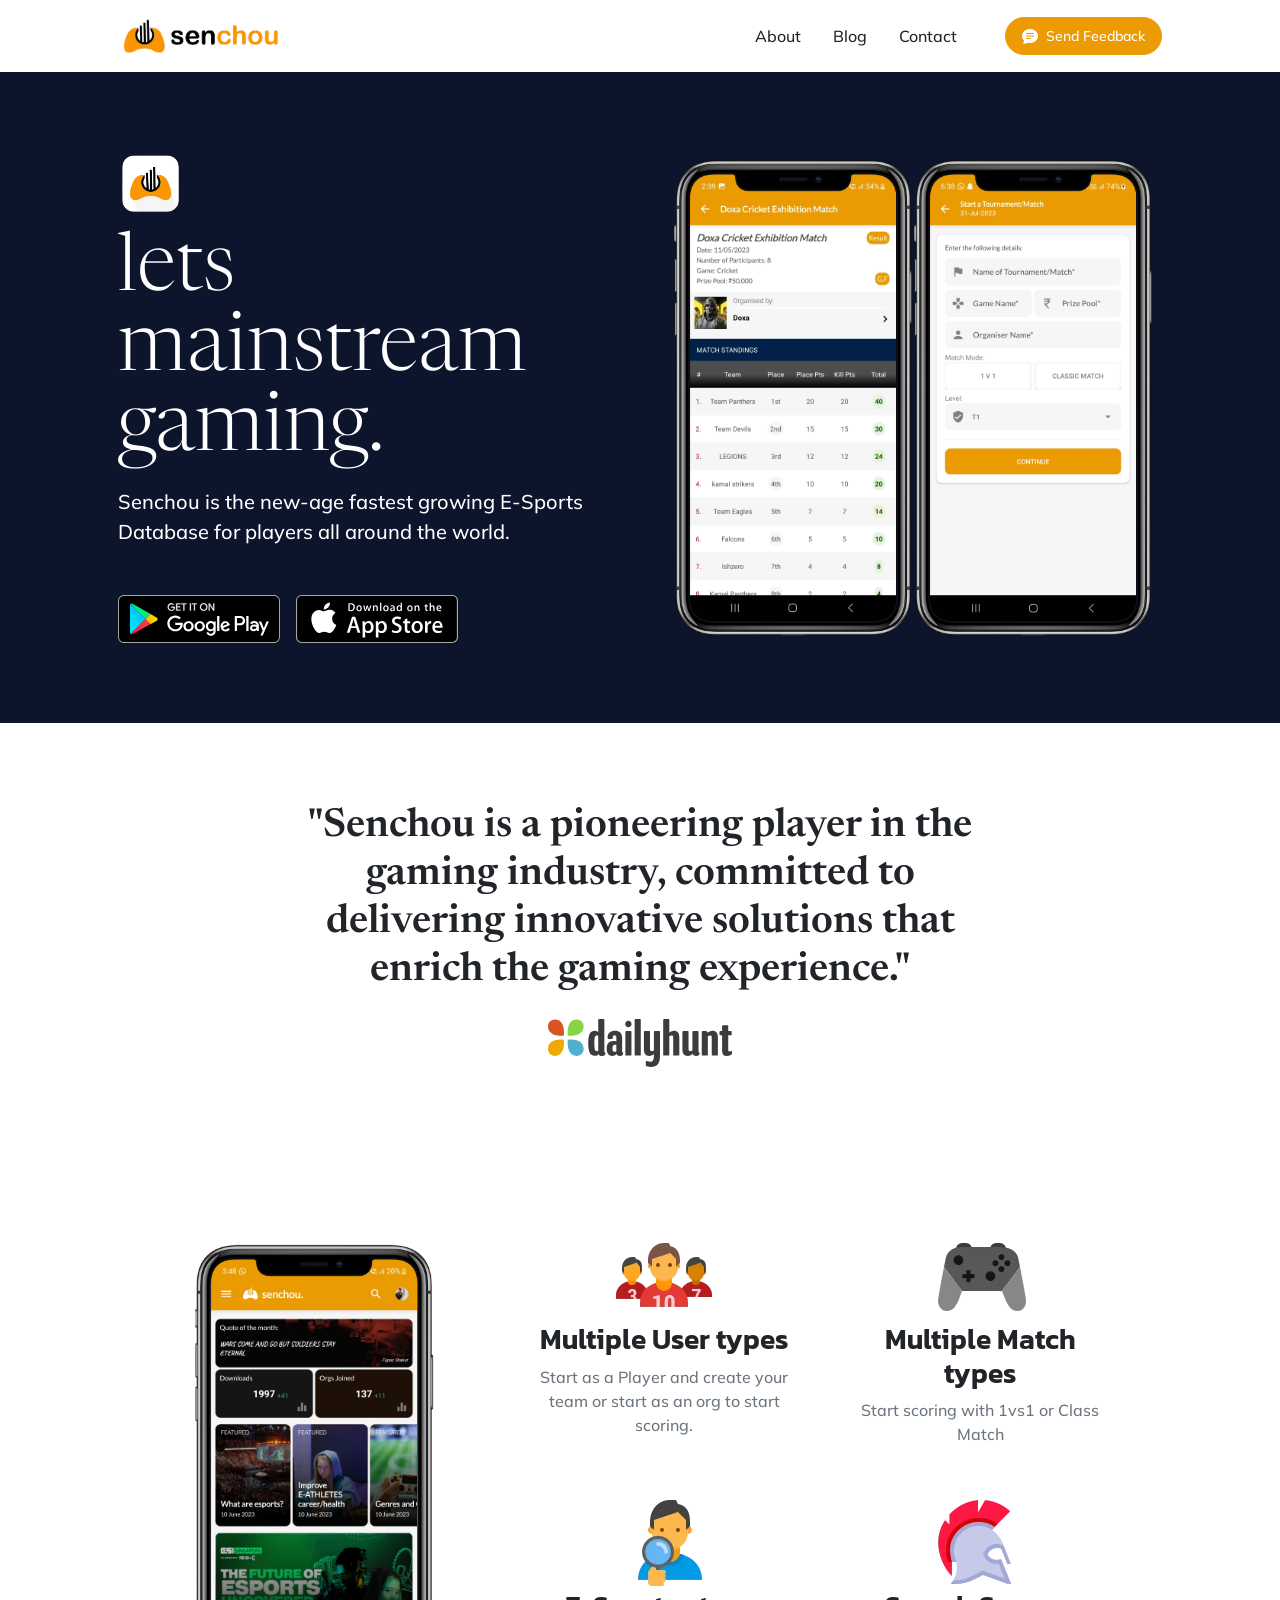
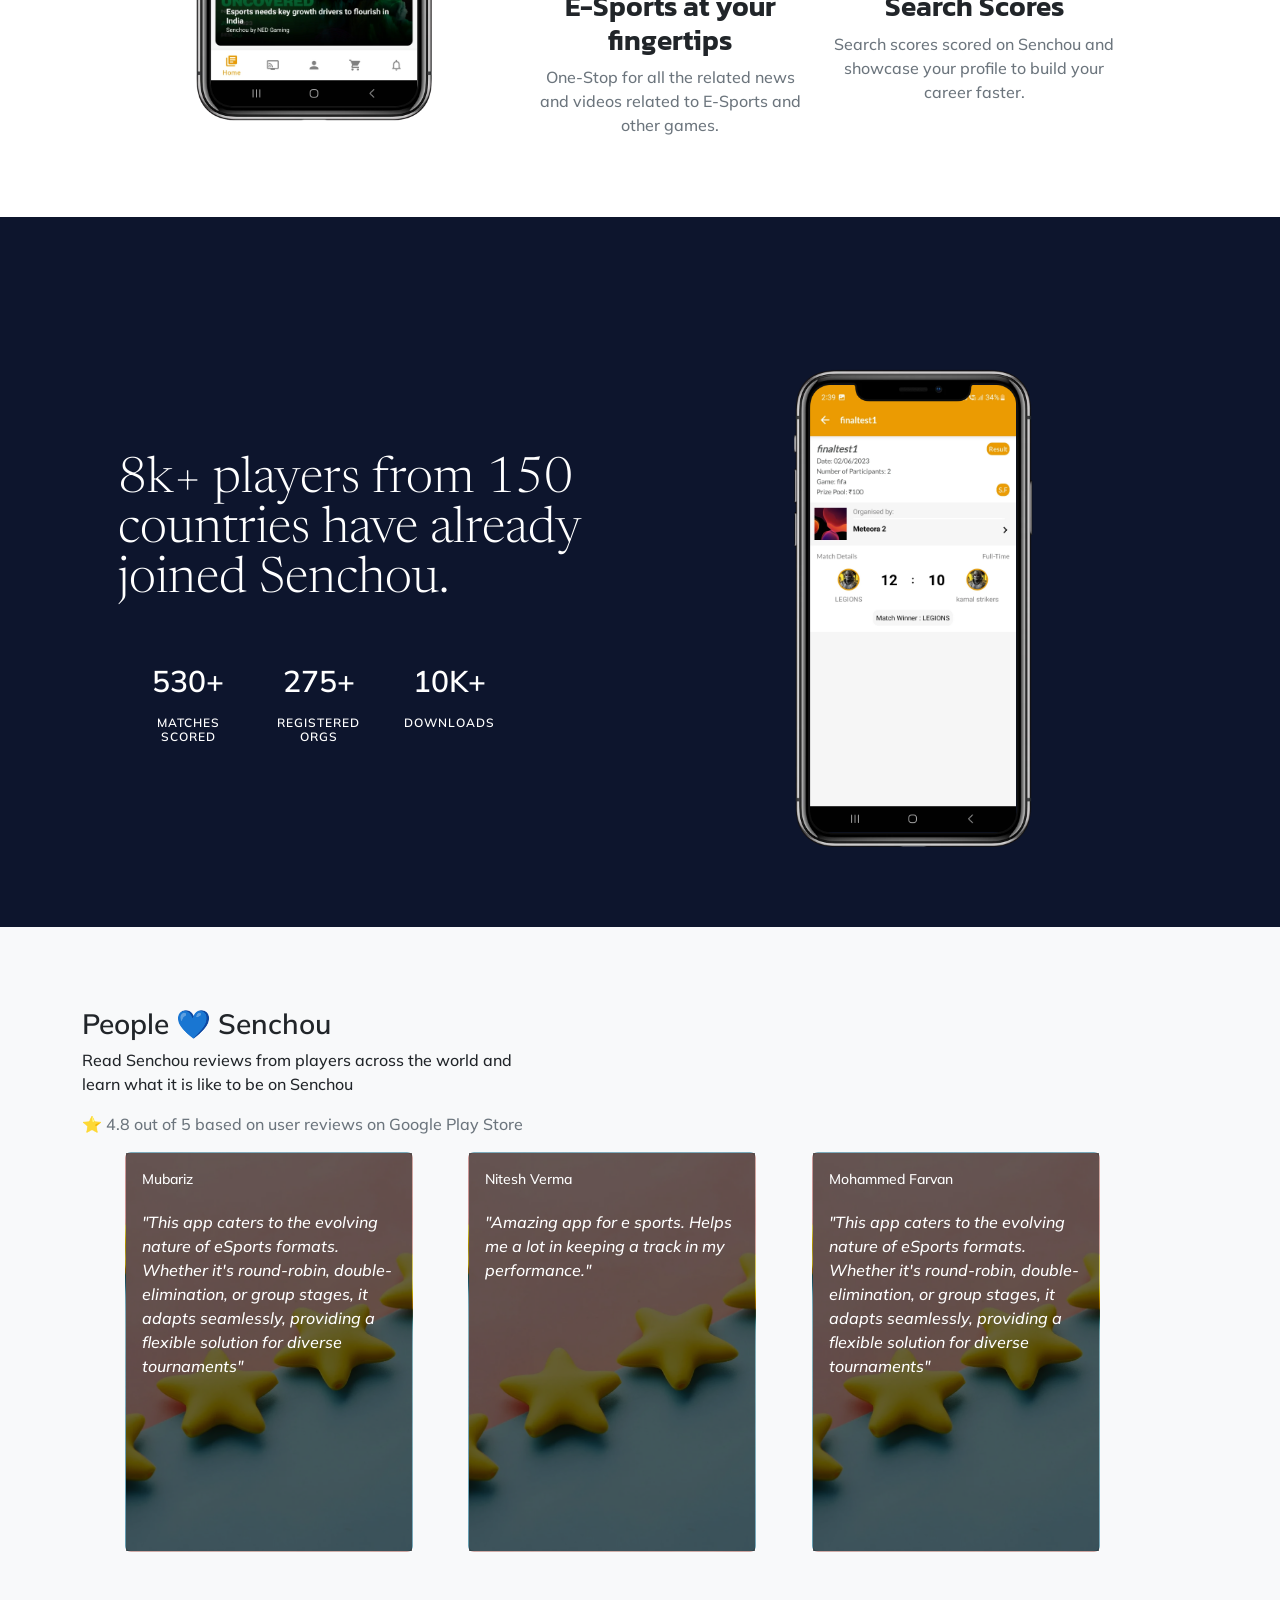
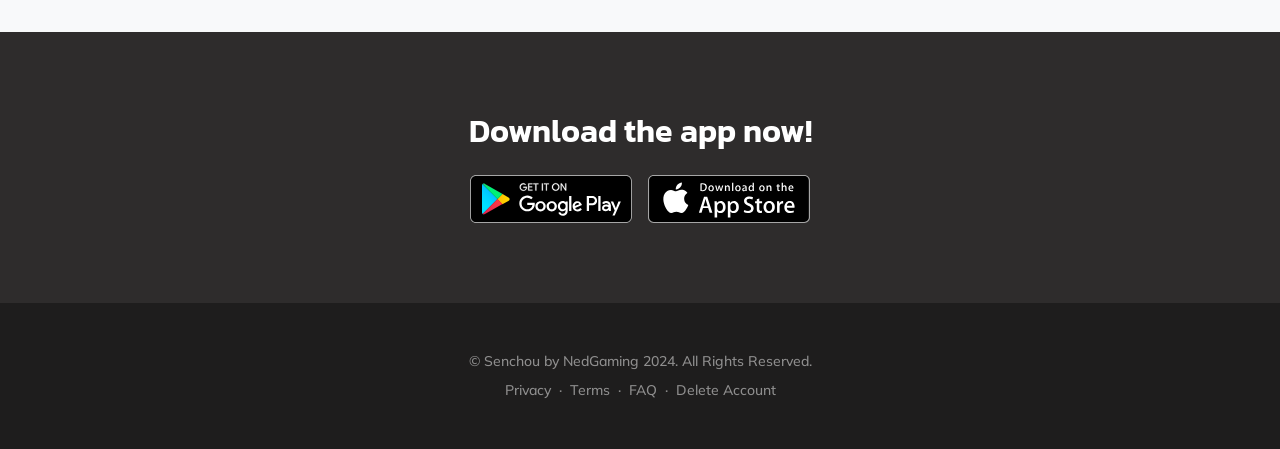
==== index.html @ ec237180 "feat: initial commit" ====
<!DOCTYPE html>
<html lang="en">

<head>
    <!-- Google tag (gtag.js) -->
    <script async src="https://www.googletagmanager.com/gtag/js?id=G-QVGZ369790"></script>
    <script>
        window.dataLayer = window.dataLayer || [];
        function gtag() { dataLayer.push(arguments); }
        gtag('js', new Date());

        gtag('config', 'G-QVGZ369790');
    </script>
    <script async src="https://pagead2.googlesyndication.com/pagead/js/adsbygoogle.js?client=ca-pub-9733133097462328"
    crossorigin="anonymous"></script>


    <meta charset="utf-8" />
    <meta name="viewport" content="width=device-width, initial-scale=1, shrink-to-fit=no" />
    <meta name="description" content="" />
    <meta name="author" content="" />
    <title>Senchou - ESports Database</title>
    <link rel="icon" type="image/x-icon" href="assets/img/logo_2.png" />
    <!-- Bootstrap icons-->
    <link href="https://cdn.jsdelivr.net/npm/bootstrap-icons@1.5.0/font/bootstrap-icons.css" rel="stylesheet" />
    <!-- Google fonts-->
    <link rel="preconnect" href="https://fonts.gstatic.com" />
    <link href="https://fonts.googleapis.com/css2?family=Newsreader:ital,wght@0,600;1,600&amp;display=swap"
        rel="stylesheet" />
    <link
        href="https://fonts.googleapis.com/css2?family=Mulish:ital,wght@0,300;0,500;0,600;0,700;1,300;1,500;1,600;1,700&amp;display=swap"
        rel="stylesheet" />
    <link href="https://fonts.googleapis.com/css2?family=Kanit:ital,wght@0,400;1,400&amp;display=swap"
        rel="stylesheet" />
    <!-- Core theme CSS (includes Bootstrap)-->
    <link href="css/styles.css" rel="stylesheet" />
</head>

<body id="page-top">
    <!-- Navigation-->
    <nav class="navbar navbar-expand-lg navbar-light fixed-top shadow-sm" id="mainNav">
        <div class="container px-5">
            <img src="assets/img/web_logo.png" style="height: 40px;">
            <button class="navbar-toggler" type="button" data-bs-toggle="collapse" data-bs-target="#navbarResponsive"
                aria-controls="navbarResponsive" aria-expanded="false" aria-label="Toggle navigation">
                Menu
                <i class="bi-list"></i>
            </button>
            <div class="collapse navbar-collapse" id="navbarResponsive">
                <ul class="navbar-nav ms-auto me-4 my-3 my-lg-0">
                    <li class="nav-item"><a class="nav-link me-lg-3" href="about.html">About</a></li>
                    <li class="nav-item"><a class="nav-link me-lg-3" href="blog.html">Blog</a></li>
                    <li class="nav-item"><a class="nav-link me-lg-3" href="contact.html">Contact</a></li>
    
                </ul>
                <button class="btn btn-primary rounded-pill px-3 mb-2 mb-lg-0" data-bs-toggle="modal"
                    data-bs-target="#feedbackModal" style="background-color: #ED9B05;">
                    <span class="d-flex align-items-center">
                        <i class="bi-chat-text-fill me-2"></i>
                        <span class="small">Send Feedback</span>
                    </span>
                </button>
            </div>
        </div>
    </nav>
    <!-- Mashead header-->
    <header class="masthead" style="background-color: #0d152d;">
        <div class="container px-5">
            <div class="row gx-5 align-items-center">
                <div class="col-lg-6">
                    <!-- Mashead text and app badges-->
                    <div class="mb-5 mb-lg-0 text-center text-lg-start">
                        <img style="height: 4rem; margin-bottom: 15px;" src="assets/img/play_store_icon.png"
                            alt="..." />
                        <h1 class="display-1 lh-1 mb-3 text-white">lets <br>mainstream gaming.</h1>
                        <p class="lead fw-normal text-white  mb-5">Senchou is the new-age fastest growing E-Sports
                            Database for players all around the world.</p>
                        <div class="d-flex flex-column flex-lg-row align-items-center">
                            <a target="_blank" class="me-lg-3 mb-4 mb-lg-0"
                                href="https://play.google.com/store/apps/details?id=com.ned.ned&pli=1"><img
                                    class="app-badge" src="assets/img/google-play-badge.svg" alt="..." /></a>
                            <a target="_blank" href="https://apps.apple.com/ca/app/senchou/id6741138914"><img class="app-badge" src="assets/img/app-store-badge.svg" alt="..." /></a>
                        </div>
                    </div>
                </div>
                <div class="col-lg-6">
                    <!-- Masthead device mockup feature-->
                    <div class="masthead-device-mockup">


                        <div class="device-wrapper">
                            <div class="device" data-device="iPhoneX" data-orientation="portrait" data-color="black">
                                <div class="screen bg-black">
                                    <img src="assets/img/main_screenshot.jpg" style="max-width: 100%; height: 100%" />
                                </div>
                            </div>
                        </div>
                        <div class="device-wrapper">
                            <div class="device" data-device="iPhoneX" data-orientation="portrait" data-color="black">
                                <div class="screen bg-black">
                                    <img src="assets/img/secondary_sc.jpg" style="max-width: 100%; height: 100%" />
                                </div>
                            </div>
                        </div>
                    </div>
                </div>
            </div>
        </div>
    </header>
    <!-- Quote/testimonial aside-->
    <aside class="text-center ">
        <div class="container px-5">
            <div class="row gx-5 justify-content-center">
                <div class="col-xl-8">
                    <div class="h2 fs-1  mb-4">"Senchou is a pioneering player in the gaming industry, committed to
                        delivering innovative solutions that enrich the gaming experience."</div>
                    <a target="_blank"
                        href="https://m.dailyhunt.in/news/india/english/manish+bhattacharjee-epaper-dh77312861ca7544bb8e8b3f3d9cf342d0/empowering+gamers+and+organizers+ned+gaming+introduces+senchou+app-newsid-dh77312861ca7544bb8e8b3f3d9cf342d0_1fe70a003ce011eeb7bc5a2227aebefa?sm=Y"><img
                            src="assets/img/dailyhunt_logo.svg" alt="..." style="height: 3rem" /></a>
                </div>
            </div>
        </div>
    </aside>

    <script async src="https://pagead2.googlesyndication.com/pagead/js/adsbygoogle.js?client=ca-pub-9733133097462328"
        crossorigin="anonymous"></script>
    <!-- Home Vertical Ad Unit -->
    <ins class="adsbygoogle"
        style="display:block"
        data-ad-client="ca-pub-9733133097462328"
        data-ad-slot="2293883625"
        data-ad-format="auto"
        data-full-width-responsive="true"></ins>
    <script>
     (adsbygoogle = window.adsbygoogle || []).push({});
</script>
    <!-- App features section-->
    <section id="features">
        <div class="container px-5">
            <div class="row gx-5 align-items-center">
                <div class="col-lg-8 order-lg-1 mb-5 mb-lg-0">
                    <div class="container-fluid px-5">
                        <div class="row gx-5">
                            <div class="col-md-6 mb-5">
                                <!-- Feature item-->
                                <div class="text-center">
                                    <img src="assets/img/team_new.png"></img>
                                    <h3 class="font-alt">Multiple User types</h3>
                                    <p class="text-muted mb-0">Start as a Player and create your team or start as an org
                                        to start scoring.</p>
                                </div>
                            </div>
                            <div class="col-md-6 mb-5">
                                <!-- Feature item-->
                                <div class="text-center">
                                    <img src="assets/img/score_new.png"></img>
                                    <h3 class="font-alt">Multiple Match types</h3>
                                    <p class="text-muted mb-0">Start scoring with 1vs1 or Class Match</p>
                                </div>
                            </div>
                        </div>
                        <div class="row">
                            <div class="col-md-6 mb-5 mb-md-0">
                                <!-- Feature item-->
                                <div class="text-center">
                                    <img src="assets/img/search_new.png"></img>
                                    <h3 class="font-alt">E-Sports at your fingertips</h3>
                                    <p class="text-muted mb-0">One-Stop for all the related news and videos related to
                                        E-Sports and other games.</p>
                                </div>
                            </div>
                            <div class="col-md-6">
                                <!-- Feature item-->
                                <div class="text-center">
                                    <img src="assets/img/account_new.png"></img>
                                    <h3 class="font-alt">Search Scores</h3>
                                    <p class="text-muted mb-0">Search scores scored on Senchou and showcase your profile
                                        to build your career faster.</p>
                                </div>
                            </div>
                        </div>
                    </div>
                </div>
                <div class="col-lg-4 order-lg-0">
                    <!-- Features section device mockup-->
                    <div class="features-device-mockup">

                        <div class="device-wrapper">
                            <div class="device" data-device="iPhoneX" data-orientation="portrait" data-color="black">
                                <div class="screen bg-black">
                                    <img src="assets/img/sc_3.jpg" style="max-width: 100%; height: 100%" />


                                </div>
                            </div>
                        </div>
                    </div>
                </div>
            </div>
        </div>
    </section>


    <section class="masthead" style="background-color: #0d152d;">
        <div class="container px-5">
            <div class="row gx-5 align-items-center">
                <div class="col-lg-6">
                    <!-- Mashead text and app badges-->
                    <div class="mb-5 mb-lg-0 text-center text-lg-start">
                        <h1 style="font-size: 50px;" class="display-1 lh-1 mb-3 text-white">8k+ players from 150
                            countries have already joined Senchou.</h1>
                        <div class="row">
                            <div class="col-md-3 col-sm-6">
                                <div class="counter">
                                    <span class="counter-value" style="font-family: Mulish;">530+</span>
                                    <h3 style="font-family: Mulish;">Matches Scored</h3>
                                </div>
                            </div>

                            <div class="col-md-3 col-sm-6">
                                <div class="counter ">
                                    <span class="counter-value" style="font-family: Mulish;">275+</span>
                                    <h3 style="font-family: Mulish;">Registered Orgs</h3>
                                </div>
                            </div>
                            <div class="col-md-3 col-sm-6">
                                <div class="counter ">
                                    <span class="counter-value" style="font-family: Mulish;">10K+</span>
                                    <h3 style="font-family: Mulish;">Downloads</h3>
                                </div>
                            </div>

                        </div>

                    </div>
                </div>
                <div class="col-lg-6">
                    <!-- Masthead device mockup feature-->
                    <div class="masthead-device-mockup">


                        <div class="device-wrapper">
                            <div class="device" data-device="iPhoneX" data-orientation="portrait" data-color="black">
                                <div class="screen bg-black">
                                    <img src="assets/img/sc_4.jpg" style="max-width: 100%; height: 100%" />
                                </div>
                            </div>
                        </div>

                    </div>
                </div>
            </div>
        </div>
    </section>


    <section class="bg-light">
        <div class="container">
            <h3 style="font-family: Mulish;">People &#128153; Senchou</h3>
            <p style="font-family: Mulish;">Read Senchou reviews from players across the world and <br>learn what it is
                like to be on Senchou</p>
            <p class="text-muted">⭐ 4.8 out of 5 based on user reviews on Google Play Store</p>


            <div class="review_row">
                <div class="card" style="width: 18rem; 
                    background-image: url(assets/img/review_bg.png); background-size: cover;">
                    <div class="overlay"></div>
                    <div class="card-body" style="z-index: 3;">
                        <p style="font-family: Mulish; font-size: 14px; color: white;" class="card-title">Mubariz</p>
                        <p style="font-family: Mulish; color: white; margin-top: 20px;" class="card-text"><em>"This
                                app
                                caters to the evolving nature of eSports formats. Whether it's
                                round-robin, double-elimination, or group stages, it adapts seamlessly, providing a
                                flexible
                                solution for diverse tournaments"</em></p>
                    </div>
                </div>

                <div class="card"
                    style="width: 18rem; background-image: url(assets/img/review_bg.png); background-size: cover;">
                    <div class="overlay"></div>
                    <div class="card-body" style="z-index: 3;">
                        <p style="font-family: Mulish; font-size: 14px; color: white;" class="card-title">Nitesh Verma
                        </p>
                        <p style="font-family: Mulish; color: white; margin-top: 20px;" class="card-text"><em>"Amazing
                                app for e sports. Helps me a lot in keeping a track in my performance."</em></p>
                    </div>
                </div>

                <div class="card"
                    style="width: 18rem; background-image: url(assets/img/review_bg.png); background-size: cover;">
                    <div class="overlay"></div>
                    <div class="card-body" style="z-index: 3;">
                        <p style="font-family: Mulish; font-size: 14px; color: white;" class="card-title">Mohammed
                            Farvan</p>
                        <p style="font-family: Mulish; color: white; margin-top: 20px;" class="card-text"><em>"This
                                app
                                caters to the evolving nature of eSports formats. Whether it's
                                round-robin, double-elimination, or group stages, it adapts seamlessly, providing a
                                flexible
                                solution for diverse tournaments"</em></p>
                    </div>
                </div>

                <script async src="https://pagead2.googlesyndication.com/pagead/js/adsbygoogle.js?client=ca-pub-9733133097462328"
                    crossorigin="anonymous"></script>
                <!-- Square Ad unit -->
                <ins class="adsbygoogle"
                    style="display:block"
                    data-ad-client="ca-pub-9733133097462328"
                    data-ad-slot="9705469789"
                    data-ad-format="auto"
                    data-full-width-responsive="true"></ins>
                <script>
                    (adsbygoogle = window.adsbygoogle || []).push({});
                </script>

            </div>




        </div>
    </section>

    <!-- App badge section-->
    <section style="background-color: #2E2C2C;" id="download">
        <div class="container px-5">
            <h2 class="text-center text-white font-alt mb-4">Download the app now!</h2>
            <div class="d-flex flex-column flex-lg-row align-items-center justify-content-center">
                <a class="me-lg-3 mb-4 mb-lg-0" href="https://play.google.com/store/apps/details?id=com.ned.ned"
                    target="_blank"><img class="app-badge" src="assets/img/google-play-badge.svg" alt="..." /></a>
                <a target="_blank" href="https://apps.apple.com/ca/app/senchou/id6741138914"><img class="app-badge" src="assets/img/app-store-badge.svg" alt="..." /></a>
            </div>
        </div>
    </section>
    <!-- Footer-->
    <footer class="text-center py-5" style="background-color: #1E1D1D;">
        <div class="container px-5">
            <div class="text-white-50 small">
                <div class="mb-2">&copy; Senchou by NedGaming 2024. All Rights Reserved.</div>
                <a href="privacy_policy.html">Privacy</a>
                <span class="mx-1">&middot;</span>
                <a href="#!">Terms</a>
                <span class="mx-1">&middot;</span>
                <a href="faq.html">FAQ</a>
                <span class="mx-1">&middot;</span>
                <a href="delete_account.html">Delete Account</a>
            </div>
        </div>
    </footer>
    <!-- Feedback Modal-->
    <div class="modal fade" id="feedbackModal" tabindex="-1" aria-labelledby="feedbackModalLabel" aria-hidden="true">
        <div class="modal-dialog modal-dialog-centered">
            <div class="modal-content">
                <div class="modal-header bg-gradient-primary-to-secondary p-4">
                    <h5 class="modal-title font-alt text-white" id="feedbackModalLabel">Share your feedback about the
                        Senchou app!</h5>
                    <button class="btn-close btn-close-white" type="button" data-bs-dismiss="modal"
                        aria-label="Close"></button>
                </div>
                <div class="modal-body border-0 p-4">
                    <!-- * * * * * * * * * * * * * * *-->
                    <!-- * * SB Forms Contact Form * *-->
                    <!-- * * * * * * * * * * * * * * *-->
                    <!-- This form is pre-integrated with SB Forms.-->
                    <!-- To make this form functional, sign up at-->
                    <!-- https://startbootstrap.com/solution/contact-forms-->
                    <!-- to get an API token!-->
                    <form id="contactForm" data-sb-form-api-token="API_TOKEN">
                        <!-- Name input-->
                        <div class="form-floating mb-3">
                            <input class="form-control" id="name" type="text" placeholder="Enter your name..."
                                data-sb-validations="required" />
                            <label for="name">Full name</label>
                            <div class="invalid-feedback" data-sb-feedback="name:required">A name is required.</div>
                        </div>
                        <!-- Email address input-->
                        <div class="form-floating mb-3">
                            <input class="form-control" id="email" type="email" placeholder="name@example.com"
                                data-sb-validations="required,email" />
                            <label for="email">Email address</label>
                            <div class="invalid-feedback" data-sb-feedback="email:required">An email is required.</div>
                            <div class="invalid-feedback" data-sb-feedback="email:email">Email is not valid.</div>
                        </div>
                        <!-- Phone number input-->
                        <div class="form-floating mb-3">
                            <input class="form-control" id="phone" type="tel" placeholder="(123) 456-7890"
                                data-sb-validations="required" />
                            <label for="phone">Phone number</label>
                            <div class="invalid-feedback" data-sb-feedback="phone:required">A phone number is required.
                            </div>
                        </div>
                        <!-- Message input-->
                        <div class="form-floating mb-3">
                            <textarea class="form-control" id="message" type="text"
                                placeholder="Enter your message here..." style="height: 10rem"
                                data-sb-validations="required"></textarea>
                            <label for="message">Message</label>
                            <div class="invalid-feedback" data-sb-feedback="message:required">A message is required.
                            </div>
                        </div>
                        <!-- Submit success message-->
                        <!---->
                        <!-- This is what your users will see when the form-->
                        <!-- has successfully submitted-->
                        <div class="d-none" id="submitSuccessMessage">
                            <div class="text-center mb-3">
                                <div class="fw-bolder">Form submission successful!</div>
                            </div>
                        </div>


                        <!-- Submit Button-->
                        <div class="d-grid"><button class="btn btn-primary rounded-pill btn-lg disabled"
                                id="submitButton" type="submit">Submit</button></div>
                    </form>
                </div>
            </div>
        </div>
    </div>
    <!-- Bootstrap core JS-->
    <script src="https://cdn.jsdelivr.net/npm/bootstrap@5.2.3/dist/js/bootstrap.bundle.min.js"></script>
    <!-- Core theme JS-->
    <script src="js/scripts.js"></script>
    <!-- * * * * * * * * * * * * * * * * * * * * * * * * * * * * * * * * * * * * * * * *-->
    <!-- * *                               SB Forms JS                               * *-->
    <!-- * * Activate your form at https://startbootstrap.com/solution/contact-forms * *-->
    <!-- * * * * * * * * * * * * * * * * * * * * * * * * * * * * * * * * * * * * * * * *-->
    <script src="https://cdn.startbootstrap.com/sb-forms-latest.js"></script>
</body>

</html>
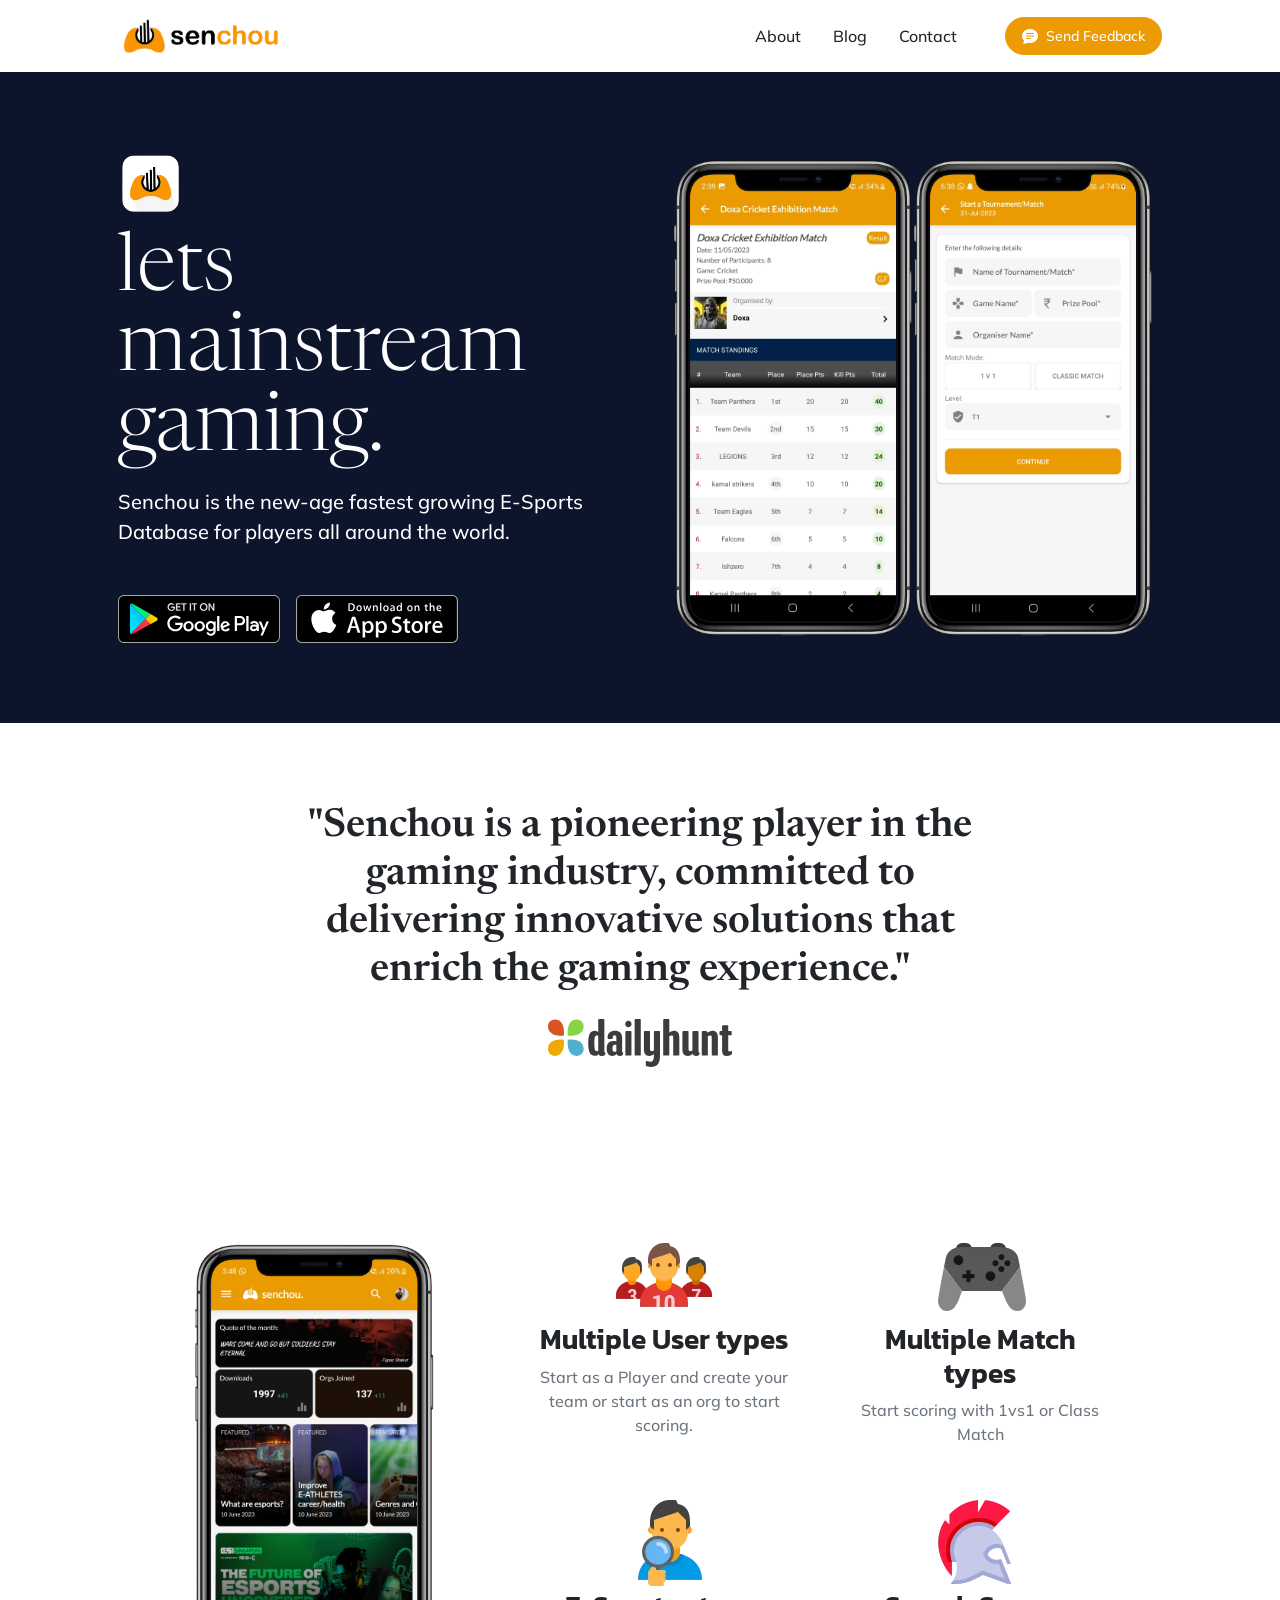
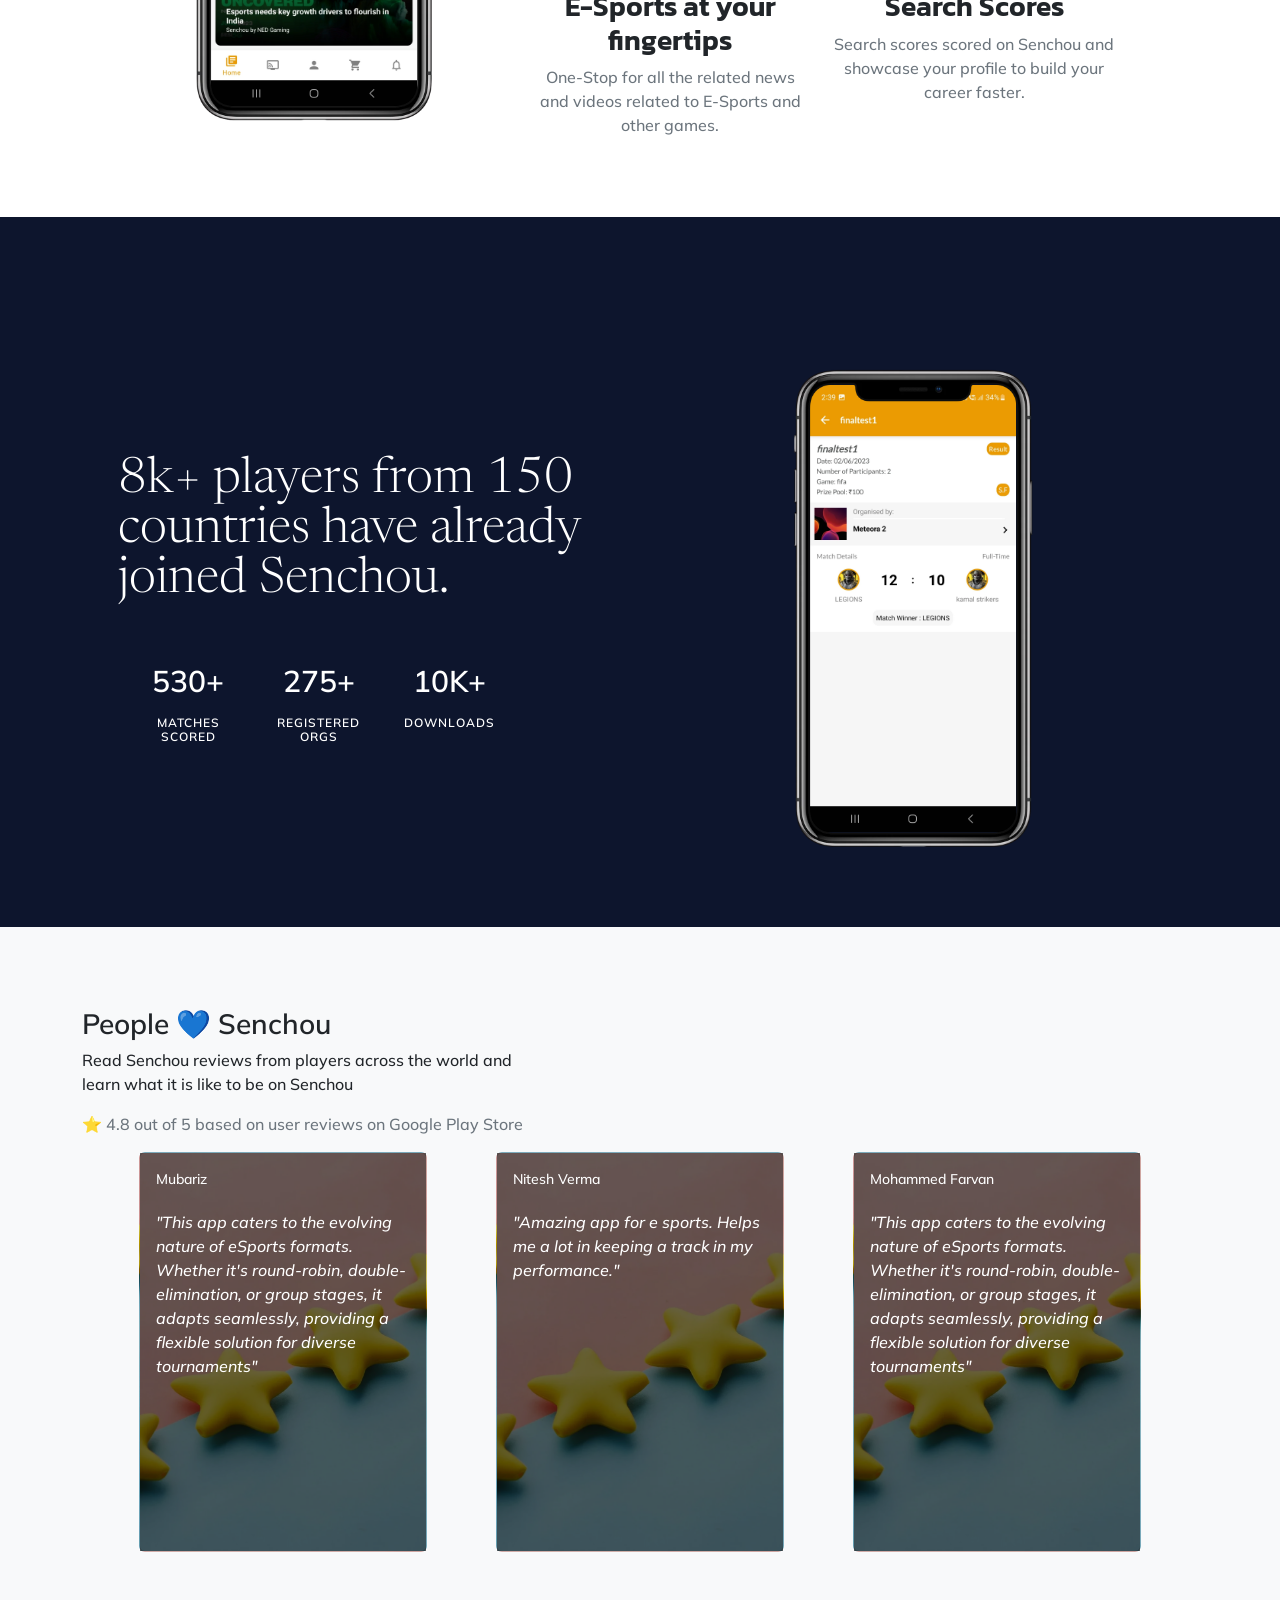
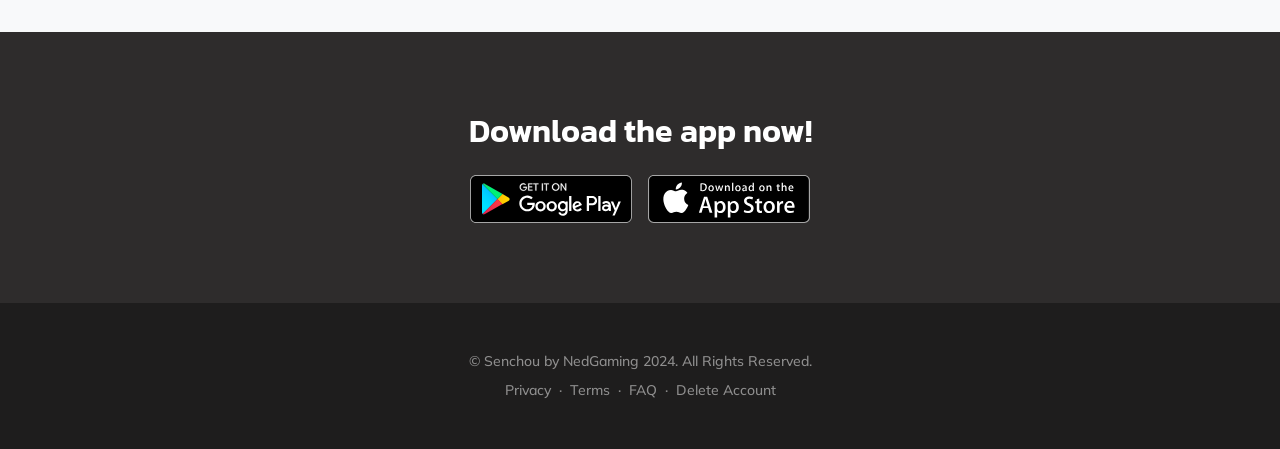
==== commit dabd31c1: "fix: ad not displaying" ====
--- a/index.html
+++ b/index.html
@@ -20,7 +20,7 @@
     <meta name="description" content="" />
     <meta name="author" content="" />
     <title>Senchou - ESports Database</title>
-    <link rel="icon" type="image/x-icon" href="assets/img/logo_2.png" />
+    <link rel="icon" type="image/x-icon" href="assets/img/logo_small.png" />
     <!-- Bootstrap icons-->
     <link href="https://cdn.jsdelivr.net/npm/bootstrap-icons@1.5.0/font/bootstrap-icons.css" rel="stylesheet" />
     <!-- Google fonts-->
@@ -40,7 +40,7 @@
     <!-- Navigation-->
     <nav class="navbar navbar-expand-lg navbar-light fixed-top shadow-sm" id="mainNav">
         <div class="container px-5">
-            <img src="assets/img/web_logo.png" style="height: 40px;">
+            <a href="index.html"><img src="assets/img/web_logo.png" style="height: 40px;"></a>
             <button class="navbar-toggler" type="button" data-bs-toggle="collapse" data-bs-target="#navbarResponsive"
                 aria-controls="navbarResponsive" aria-expanded="false" aria-label="Toggle navigation">
                 Menu
@@ -122,18 +122,21 @@
         </div>
     </aside>
 
-    <script async src="https://pagead2.googlesyndication.com/pagead/js/adsbygoogle.js?client=ca-pub-9733133097462328"
-        crossorigin="anonymous"></script>
-    <!-- Home Vertical Ad Unit -->
-    <ins class="adsbygoogle"
-        style="display:block"
-        data-ad-client="ca-pub-9733133097462328"
-        data-ad-slot="2293883625"
-        data-ad-format="auto"
-        data-full-width-responsive="true"></ins>
-    <script>
-     (adsbygoogle = window.adsbygoogle || []).push({});
-</script>
+
+        <script async src="https://pagead2.googlesyndication.com/pagead/js/adsbygoogle.js?client=ca-pub-9733133097462328"
+                crossorigin="anonymous"></script>
+            <!-- Home Vertical Ad Unit -->
+            <ins class="adsbygoogle"
+                style="display:block"
+                data-ad-client="ca-pub-9733133097462328"
+                data-ad-slot="2293883625"
+                data-ad-format="auto"
+                data-full-width-responsive="true"></ins>
+            <script>
+            (adsbygoogle = window.adsbygoogle || []).push({});
+        </script>
+
+
     <!-- App features section-->
     <section id="features">
         <div class="container px-5">
@@ -303,26 +306,24 @@
                     </div>
                 </div>
 
-                <script async src="https://pagead2.googlesyndication.com/pagead/js/adsbygoogle.js?client=ca-pub-9733133097462328"
-                    crossorigin="anonymous"></script>
-                <!-- Square Ad unit -->
-                <ins class="adsbygoogle"
-                    style="display:block"
-                    data-ad-client="ca-pub-9733133097462328"
-                    data-ad-slot="9705469789"
-                    data-ad-format="auto"
-                    data-full-width-responsive="true"></ins>
-                <script>
-                    (adsbygoogle = window.adsbygoogle || []).push({});
-                </script>
-
-            </div>
-
-
-
+
+            </div>
 
         </div>
     </section>
+
+    <script async src="https://pagead2.googlesyndication.com/pagead/js/adsbygoogle.js?client=ca-pub-9733133097462328"
+        crossorigin="anonymous"></script>
+    <!-- Square Ad unit -->
+    <ins class="adsbygoogle"
+        style="display:block"
+        data-ad-client="ca-pub-9733133097462328"
+        data-ad-slot="9705469789"
+        data-ad-format="auto"
+        data-full-width-responsive="true"></ins>
+    <script>
+        (adsbygoogle = window.adsbygoogle || []).push({});
+    </script>
 
     <!-- App badge section-->
     <section style="background-color: #2E2C2C;" id="download">
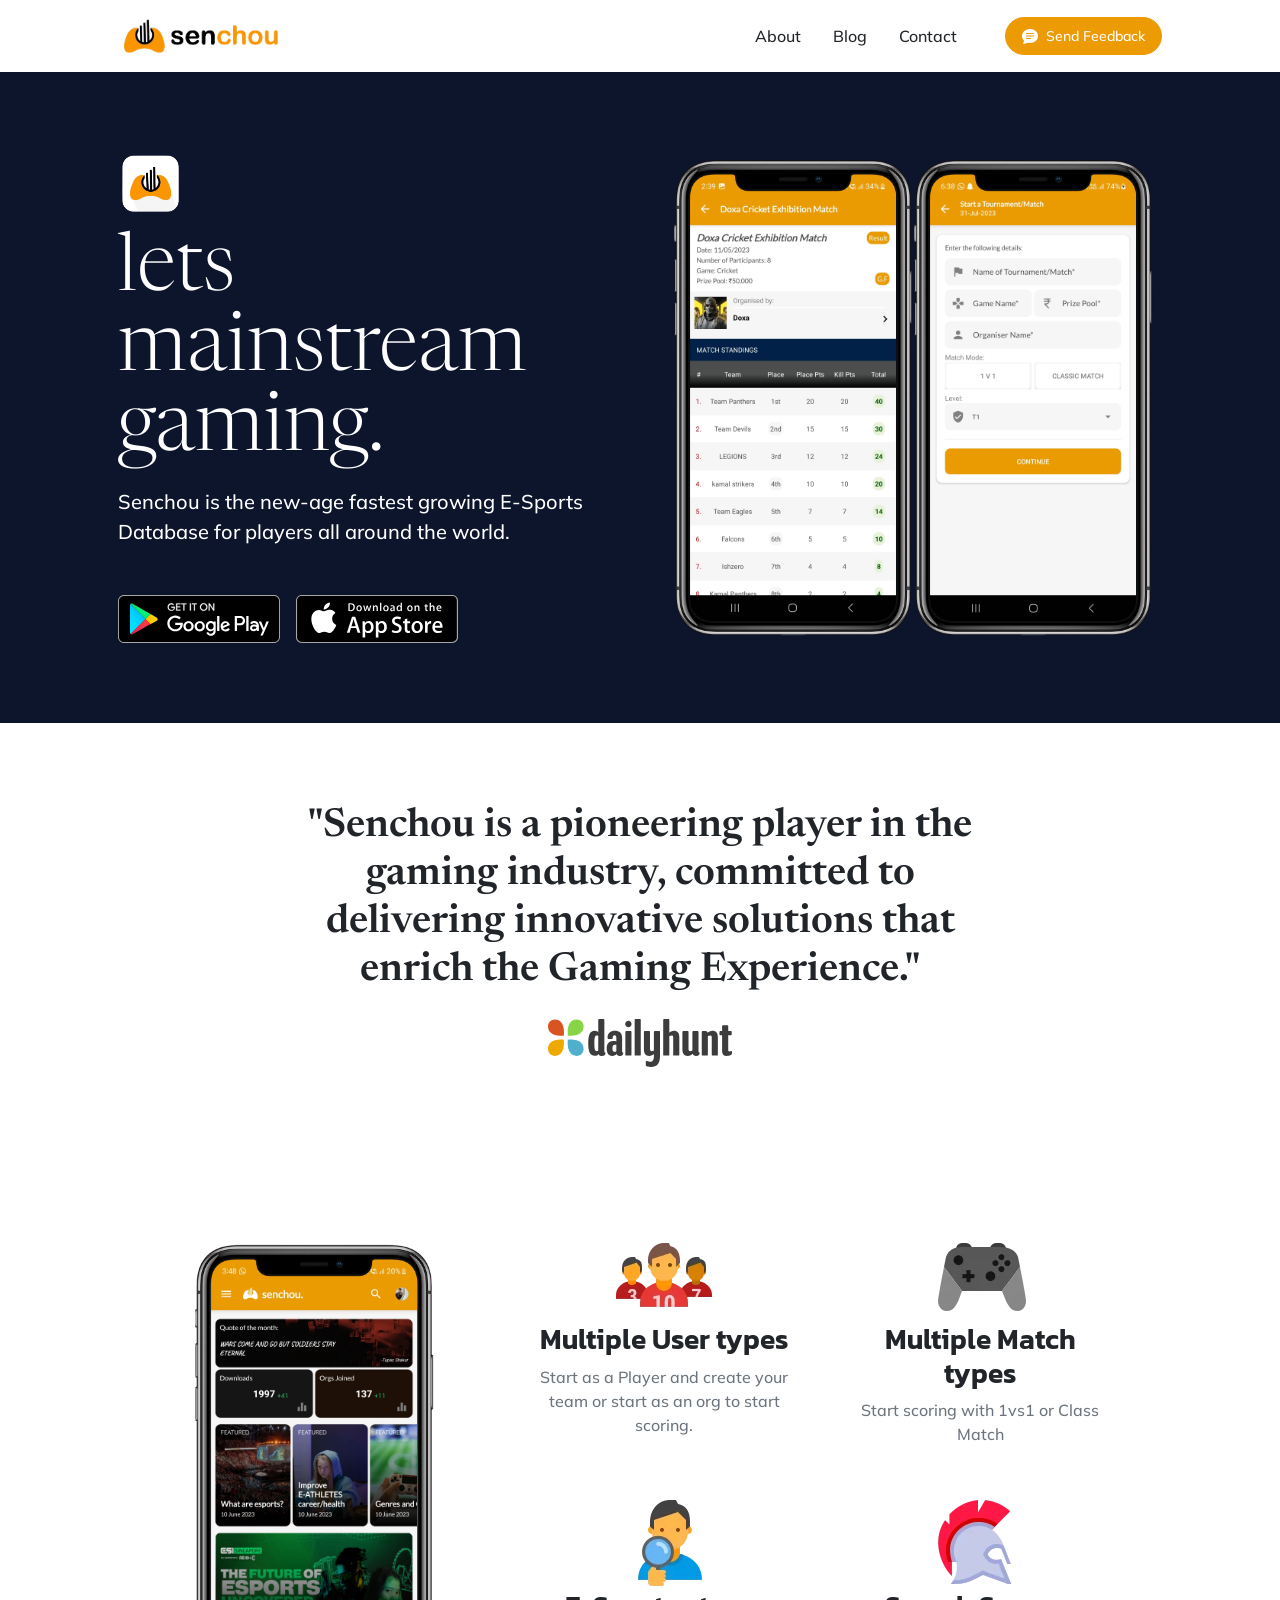
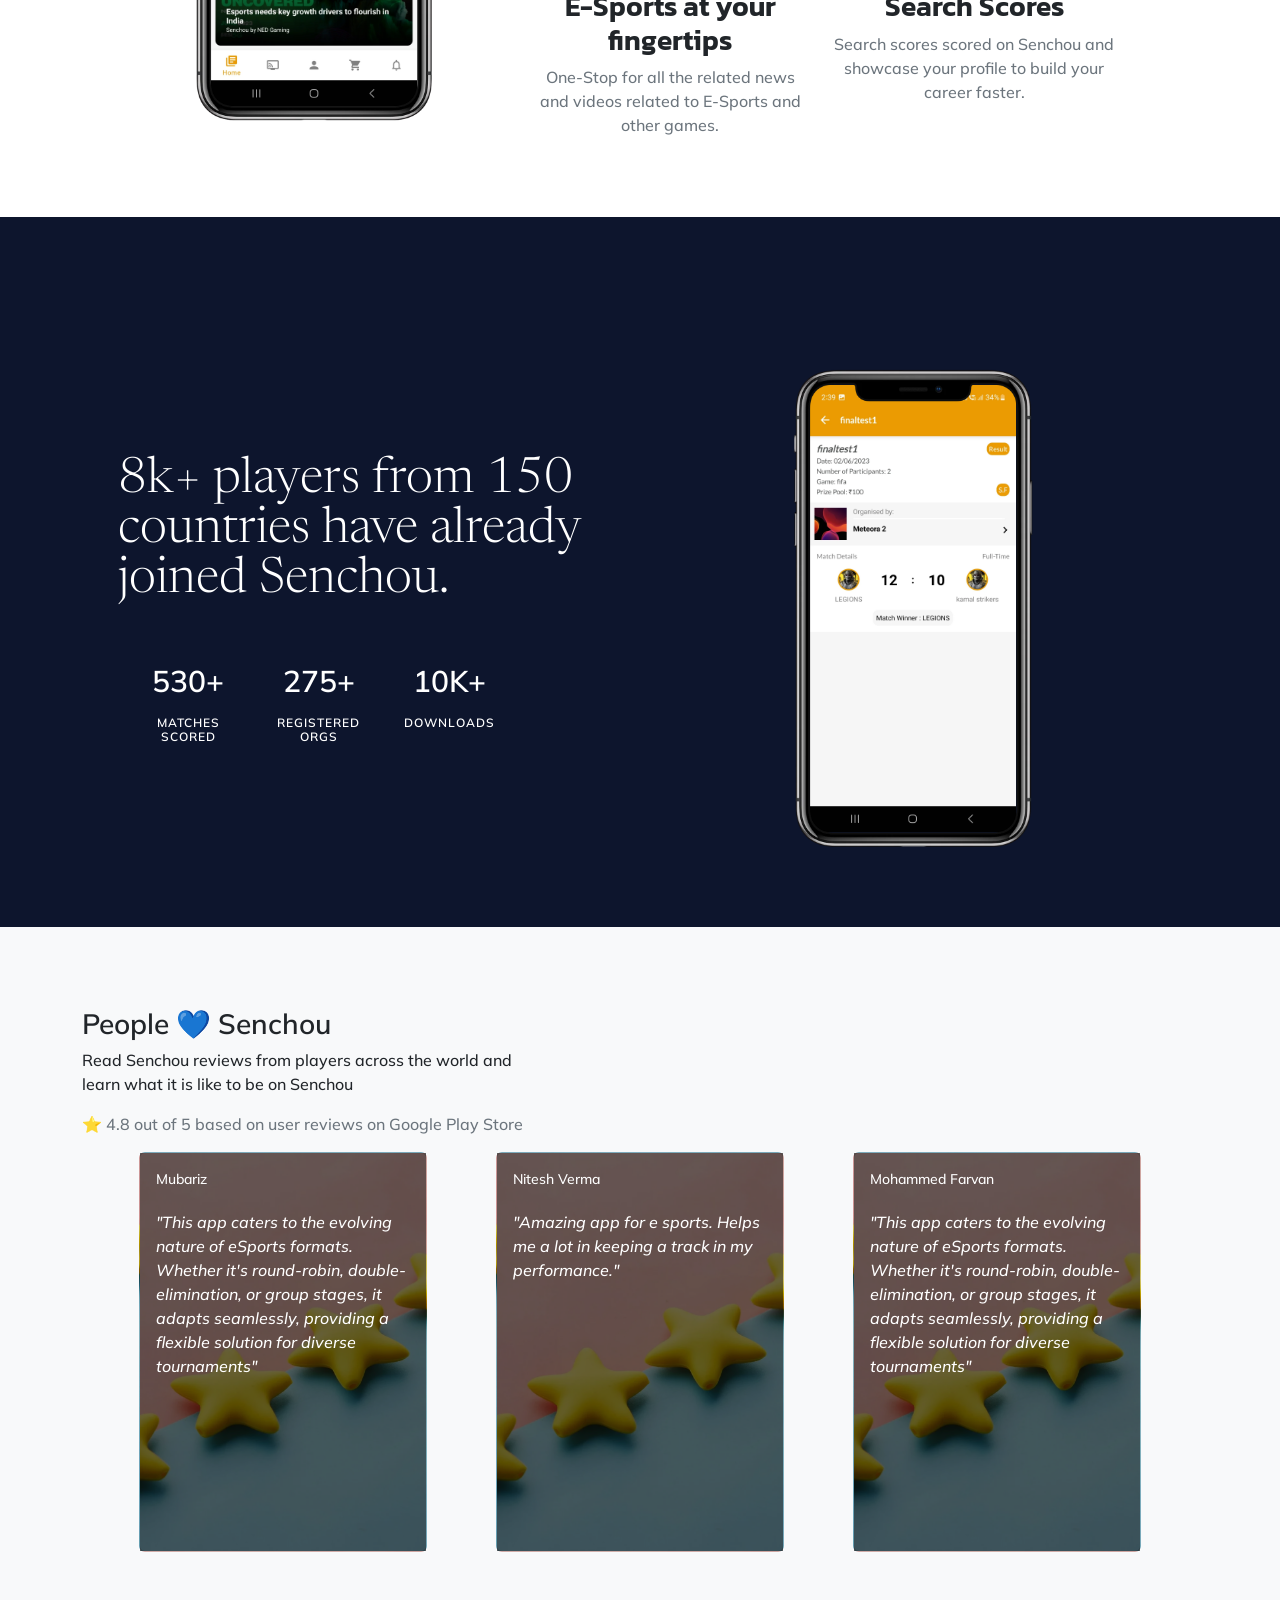
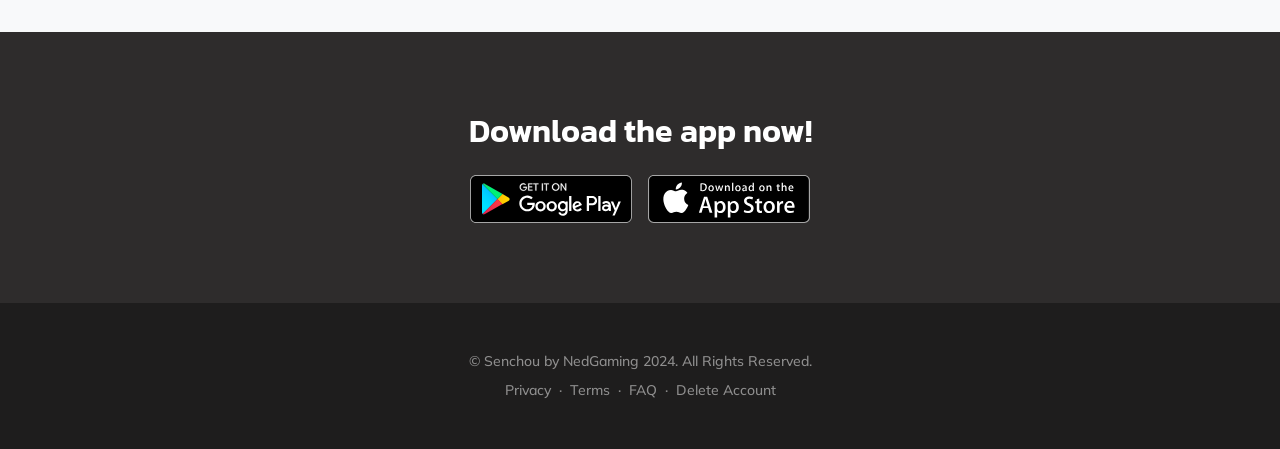
==== commit 3a8a0a11: "feat: bing analytics" ====
--- a/index.html
+++ b/index.html
@@ -113,7 +113,7 @@
             <div class="row gx-5 justify-content-center">
                 <div class="col-xl-8">
                     <div class="h2 fs-1  mb-4">"Senchou is a pioneering player in the gaming industry, committed to
-                        delivering innovative solutions that enrich the gaming experience."</div>
+                        delivering innovative solutions that enrich the Gaming Experience."</div>
                     <a target="_blank"
                         href="https://m.dailyhunt.in/news/india/english/manish+bhattacharjee-epaper-dh77312861ca7544bb8e8b3f3d9cf342d0/empowering+gamers+and+organizers+ned+gaming+introduces+senchou+app-newsid-dh77312861ca7544bb8e8b3f3d9cf342d0_1fe70a003ce011eeb7bc5a2227aebefa?sm=Y"><img
                             src="assets/img/dailyhunt_logo.svg" alt="..." style="height: 3rem" /></a>
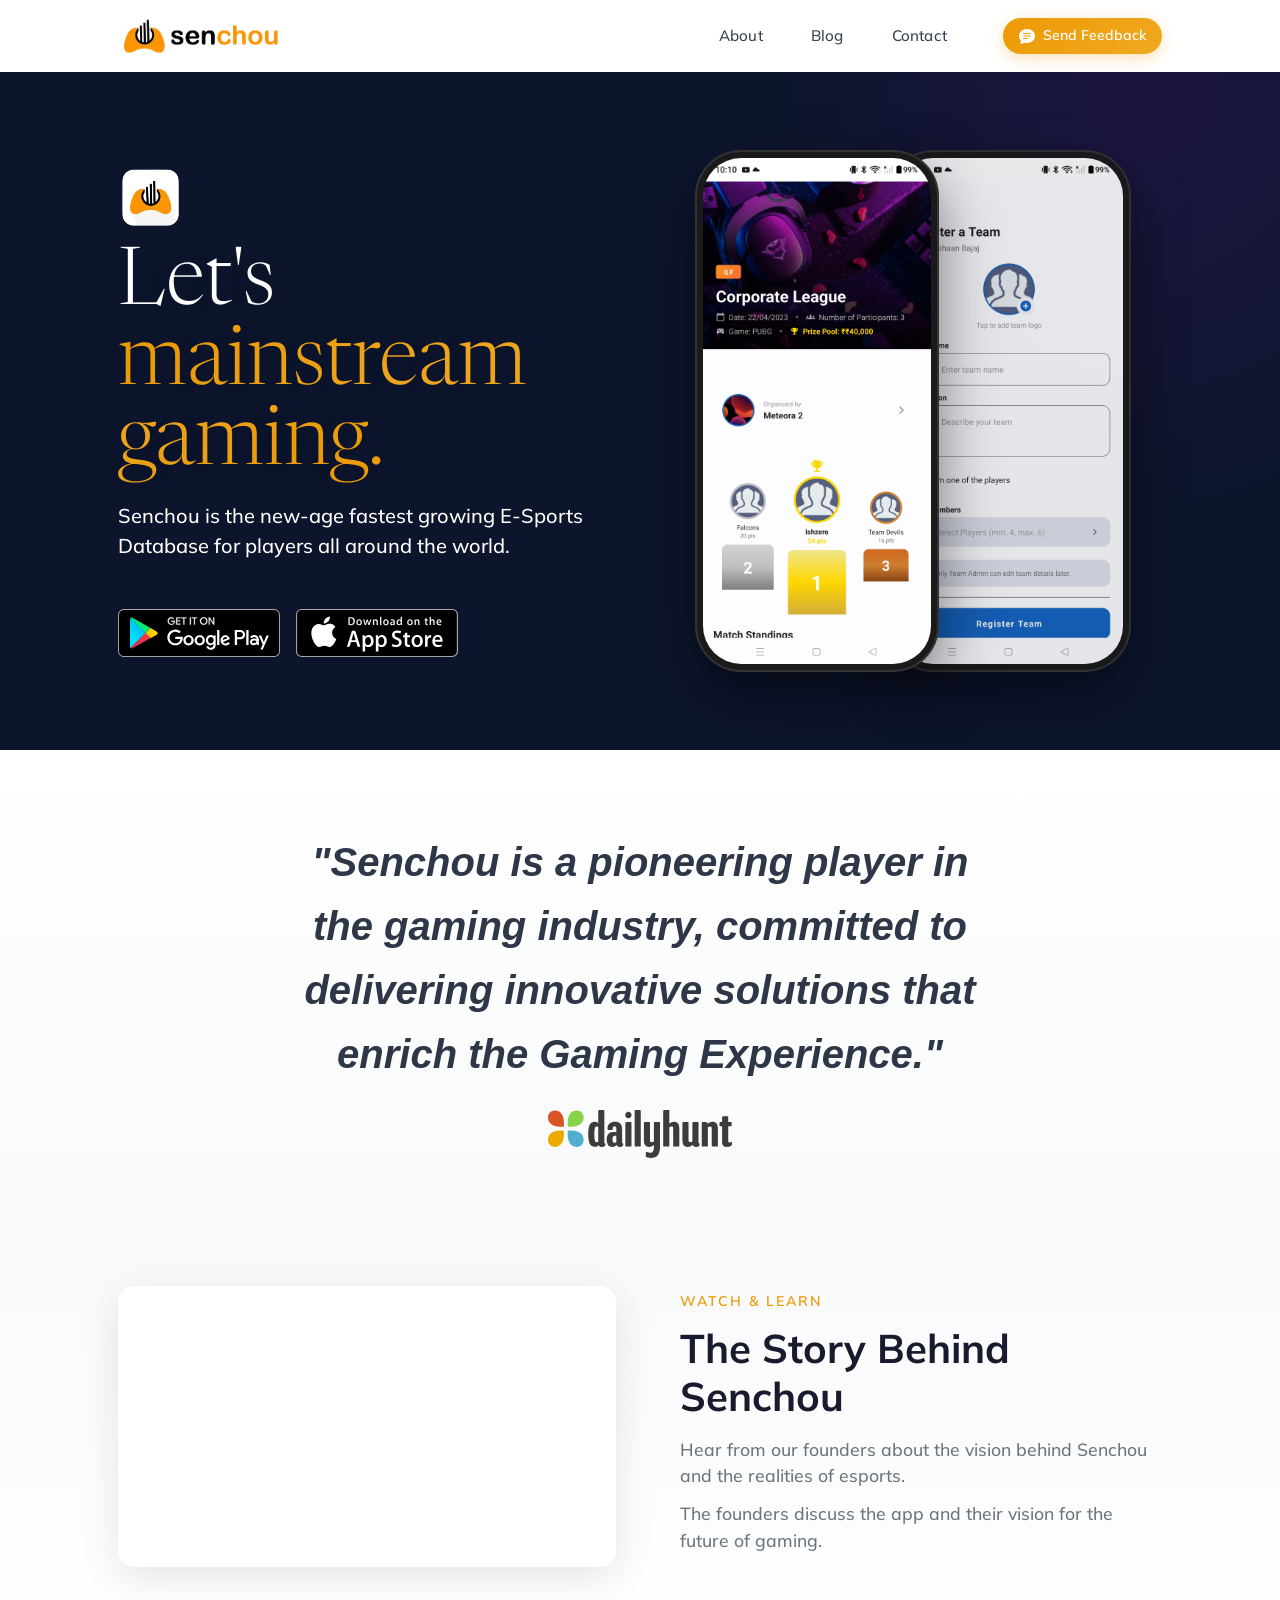
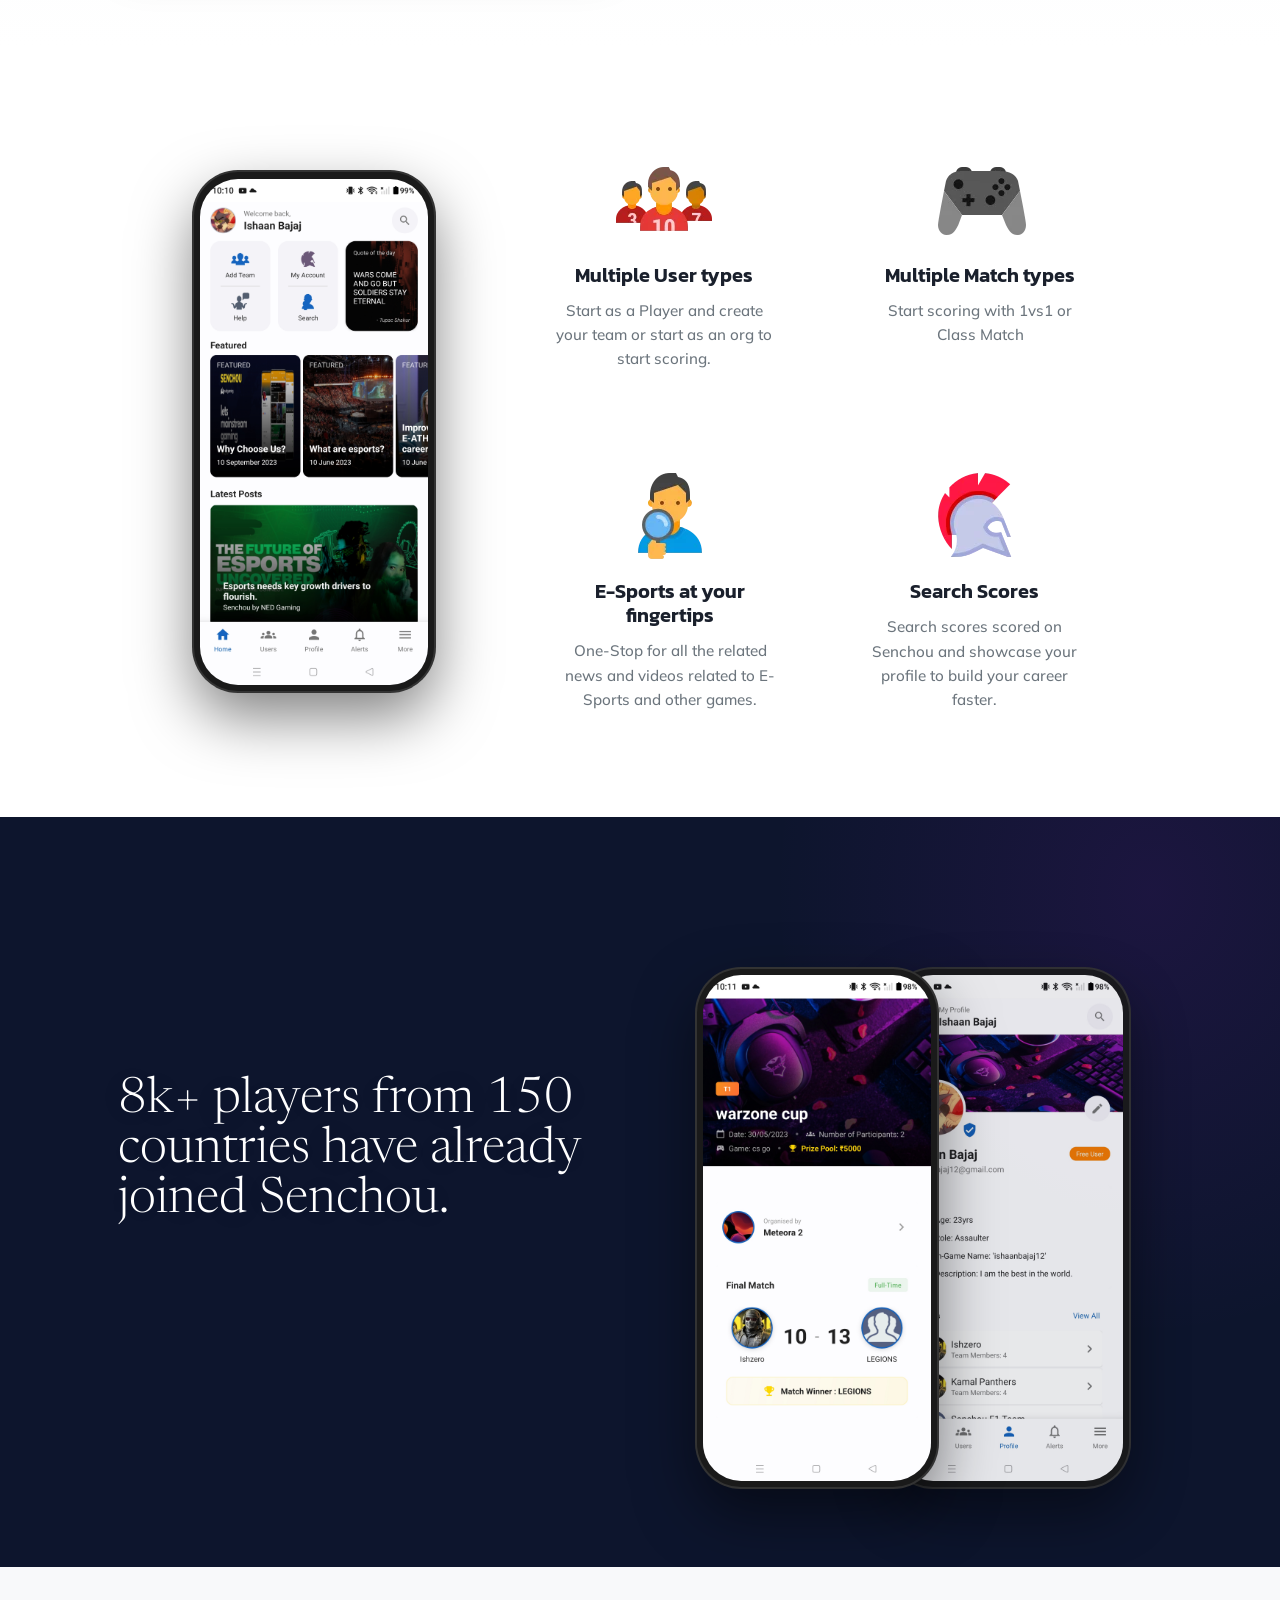
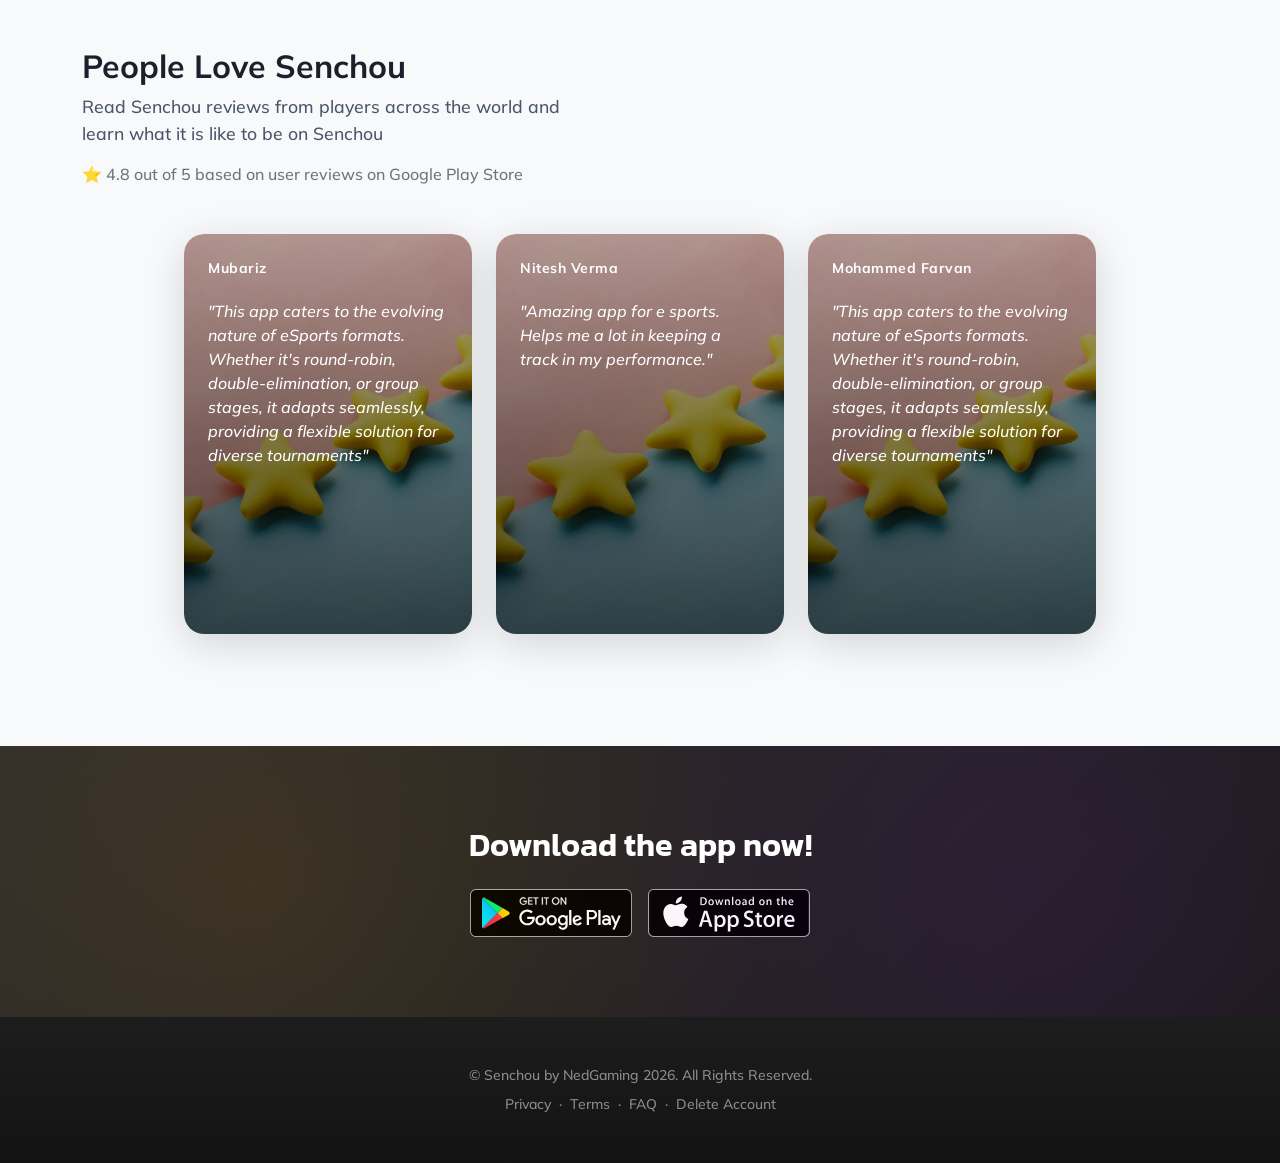
==== commit c52edfd9: "feat: new screenshots" ====
--- a/index.html
+++ b/index.html
@@ -72,7 +72,7 @@
                     <div class="mb-5 mb-lg-0 text-center text-lg-start">
                         <img style="height: 4rem; margin-bottom: 15px;" src="assets/img/play_store_icon.png"
                             alt="..." />
-                        <h1 class="display-1 lh-1 mb-3 text-white">lets <br>mainstream gaming.</h1>
+                        <h1 class="display-1 lh-1 mb-3 text-white">Let's <br><span class="gradient-text">mainstream gaming.</span></h1>
                         <p class="lead fw-normal text-white  mb-5">Senchou is the new-age fastest growing E-Sports
                             Database for players all around the world.</p>
                         <div class="d-flex flex-column flex-lg-row align-items-center">
@@ -86,19 +86,17 @@
                 <div class="col-lg-6">
                     <!-- Masthead device mockup feature-->
                     <div class="masthead-device-mockup">
-
-
                         <div class="device-wrapper">
-                            <div class="device" data-device="iPhoneX" data-orientation="portrait" data-color="black">
+                            <div class="device" data-device="modern" data-orientation="portrait" data-color="black">
                                 <div class="screen bg-black">
-                                    <img src="assets/img/main_screenshot.jpg" style="max-width: 100%; height: 100%" />
+                                    <img src="assets/img/main_screenshot.jpg" style="width: 100%; height: 100%; object-fit: cover" />
                                 </div>
                             </div>
                         </div>
                         <div class="device-wrapper">
-                            <div class="device" data-device="iPhoneX" data-orientation="portrait" data-color="black">
+                            <div class="device" data-device="modern" data-orientation="portrait" data-color="black">
                                 <div class="screen bg-black">
-                                    <img src="assets/img/secondary_sc.jpg" style="max-width: 100%; height: 100%" />
+                                    <img src="assets/img/secondary_sc.jpg" style="width: 100%; height: 100%; object-fit: cover" />
                                 </div>
                             </div>
                         </div>
@@ -122,20 +120,28 @@
         </div>
     </aside>
 
-
-        <script async src="https://pagead2.googlesyndication.com/pagead/js/adsbygoogle.js?client=ca-pub-9733133097462328"
-                crossorigin="anonymous"></script>
-            <!-- Home Vertical Ad Unit -->
-            <ins class="adsbygoogle"
-                style="display:block"
-                data-ad-client="ca-pub-9733133097462328"
-                data-ad-slot="2293883625"
-                data-ad-format="auto"
-                data-full-width-responsive="true"></ins>
-            <script>
-            (adsbygoogle = window.adsbygoogle || []).push({});
-        </script>
-
+    <!-- YouTube Video Section -->
+    <section class="video-section">
+        <div class="container px-5">
+            <div class="row align-items-center g-5">
+                <div class="col-lg-6">
+                    <div class="video-card">
+                        <div class="video-wrapper">
+                            <iframe src="https://www.youtube.com/embed/FaGJV5NGsLU" title="Founders Talk About Senchou" frameborder="0" allow="accelerometer; autoplay; clipboard-write; encrypted-media; gyroscope; picture-in-picture; web-share" allowfullscreen></iframe>
+                        </div>
+                    </div>
+                </div>
+                <div class="col-lg-6">
+                    <div class="video-text-content">
+                        <span class="video-subtitle">Watch & Learn</span>
+                        <h2 class="video-title">The Story Behind Senchou</h2>
+                        <p class="video-description">Hear from our founders about the vision behind Senchou and the realities of esports.</p>
+                        <p class="video-description">The founders discuss the app and their vision for the future of gaming.</p>
+                    </div>
+                </div>
+            </div>
+        </div>
+    </section>
 
     <!-- App features section-->
     <section id="features">
@@ -189,11 +195,9 @@
                     <div class="features-device-mockup">
 
                         <div class="device-wrapper">
-                            <div class="device" data-device="iPhoneX" data-orientation="portrait" data-color="black">
+                            <div class="device" data-device="modern" data-orientation="portrait" data-color="black">
                                 <div class="screen bg-black">
-                                    <img src="assets/img/sc_3.jpg" style="max-width: 100%; height: 100%" />
-
-
+                                    <img src="assets/img/sc_3.jpg" style="width: 100%; height: 100%; object-fit: cover" />
                                 </div>
                             </div>
                         </div>
@@ -228,7 +232,7 @@
                             </div>
                             <div class="col-md-3 col-sm-6">
                                 <div class="counter ">
-                                    <span class="counter-value" style="font-family: Mulish;">10K+</span>
+                                    <span class="counter-value" style="font-family: Mulish;">30K+</span>
                                     <h3 style="font-family: Mulish;">Downloads</h3>
                                 </div>
                             </div>
@@ -240,16 +244,20 @@
                 <div class="col-lg-6">
                     <!-- Masthead device mockup feature-->
                     <div class="masthead-device-mockup">
-
-
                         <div class="device-wrapper">
-                            <div class="device" data-device="iPhoneX" data-orientation="portrait" data-color="black">
+                            <div class="device" data-device="modern" data-orientation="portrait" data-color="black">
                                 <div class="screen bg-black">
-                                    <img src="assets/img/sc_4.jpg" style="max-width: 100%; height: 100%" />
-                                </div>
-                            </div>
-                        </div>
-
+                                    <img src="assets/img/sc_4.jpg" style="width: 100%; height: 100%; object-fit: cover" />
+                                </div>
+                            </div>
+                        </div>
+                        <div class="device-wrapper">
+                            <div class="device" data-device="modern" data-orientation="portrait" data-color="black">
+                                <div class="screen bg-black">
+                                    <img src="assets/img/sc_5.jpg" style="width: 100%; height: 100%; object-fit: cover" />
+                                </div>
+                            </div>
+                        </div>
                     </div>
                 </div>
             </div>
@@ -259,7 +267,7 @@
 
     <section class="bg-light">
         <div class="container">
-            <h3 style="font-family: Mulish;">People &#128153; Senchou</h3>
+            <h3 style="font-family: Mulish;">People Love Senchou</h3>
             <p style="font-family: Mulish;">Read Senchou reviews from players across the world and <br>learn what it is
                 like to be on Senchou</p>
             <p class="text-muted">⭐ 4.8 out of 5 based on user reviews on Google Play Store</p>
@@ -340,7 +348,7 @@
     <footer class="text-center py-5" style="background-color: #1E1D1D;">
         <div class="container px-5">
             <div class="text-white-50 small">
-                <div class="mb-2">&copy; Senchou by NedGaming 2024. All Rights Reserved.</div>
+                <div class="mb-2">&copy; Senchou by NedGaming 2026. All Rights Reserved.</div>
                 <a href="privacy_policy.html">Privacy</a>
                 <span class="mx-1">&middot;</span>
                 <a href="#!">Terms</a>
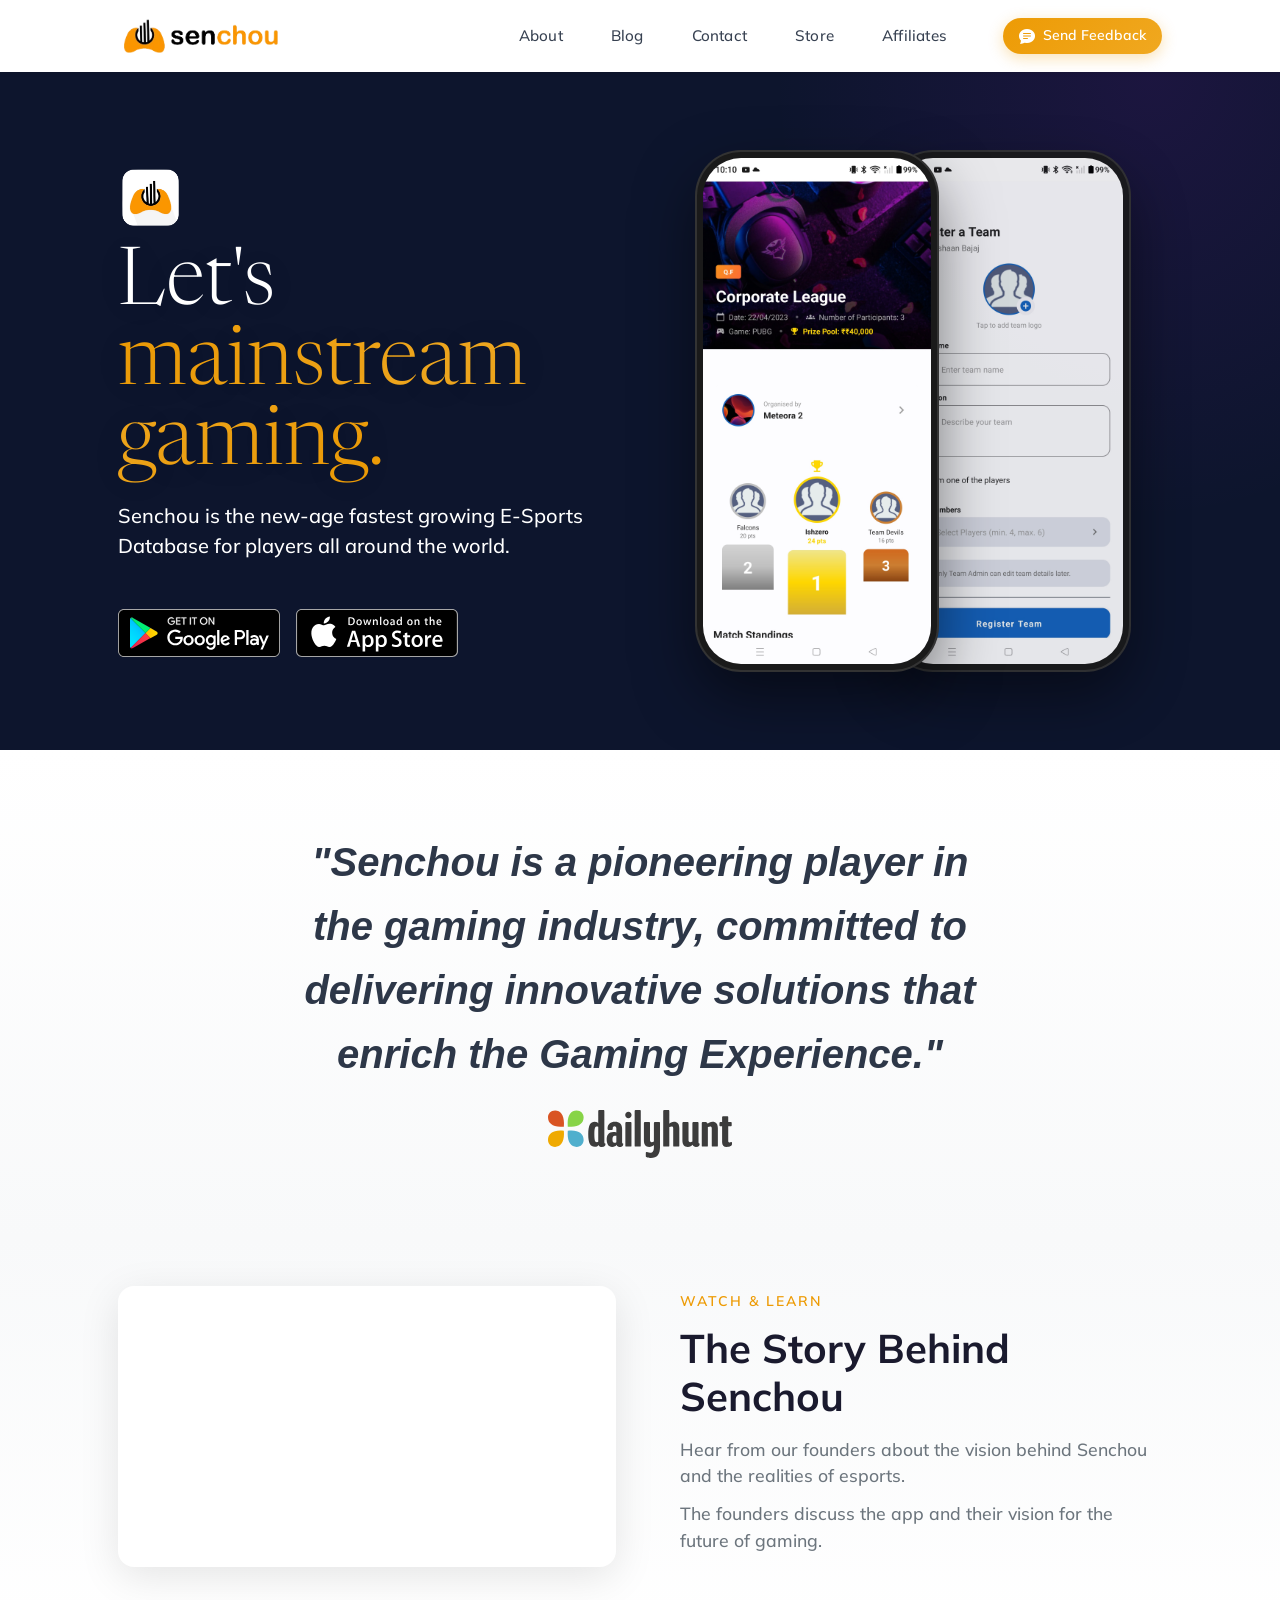
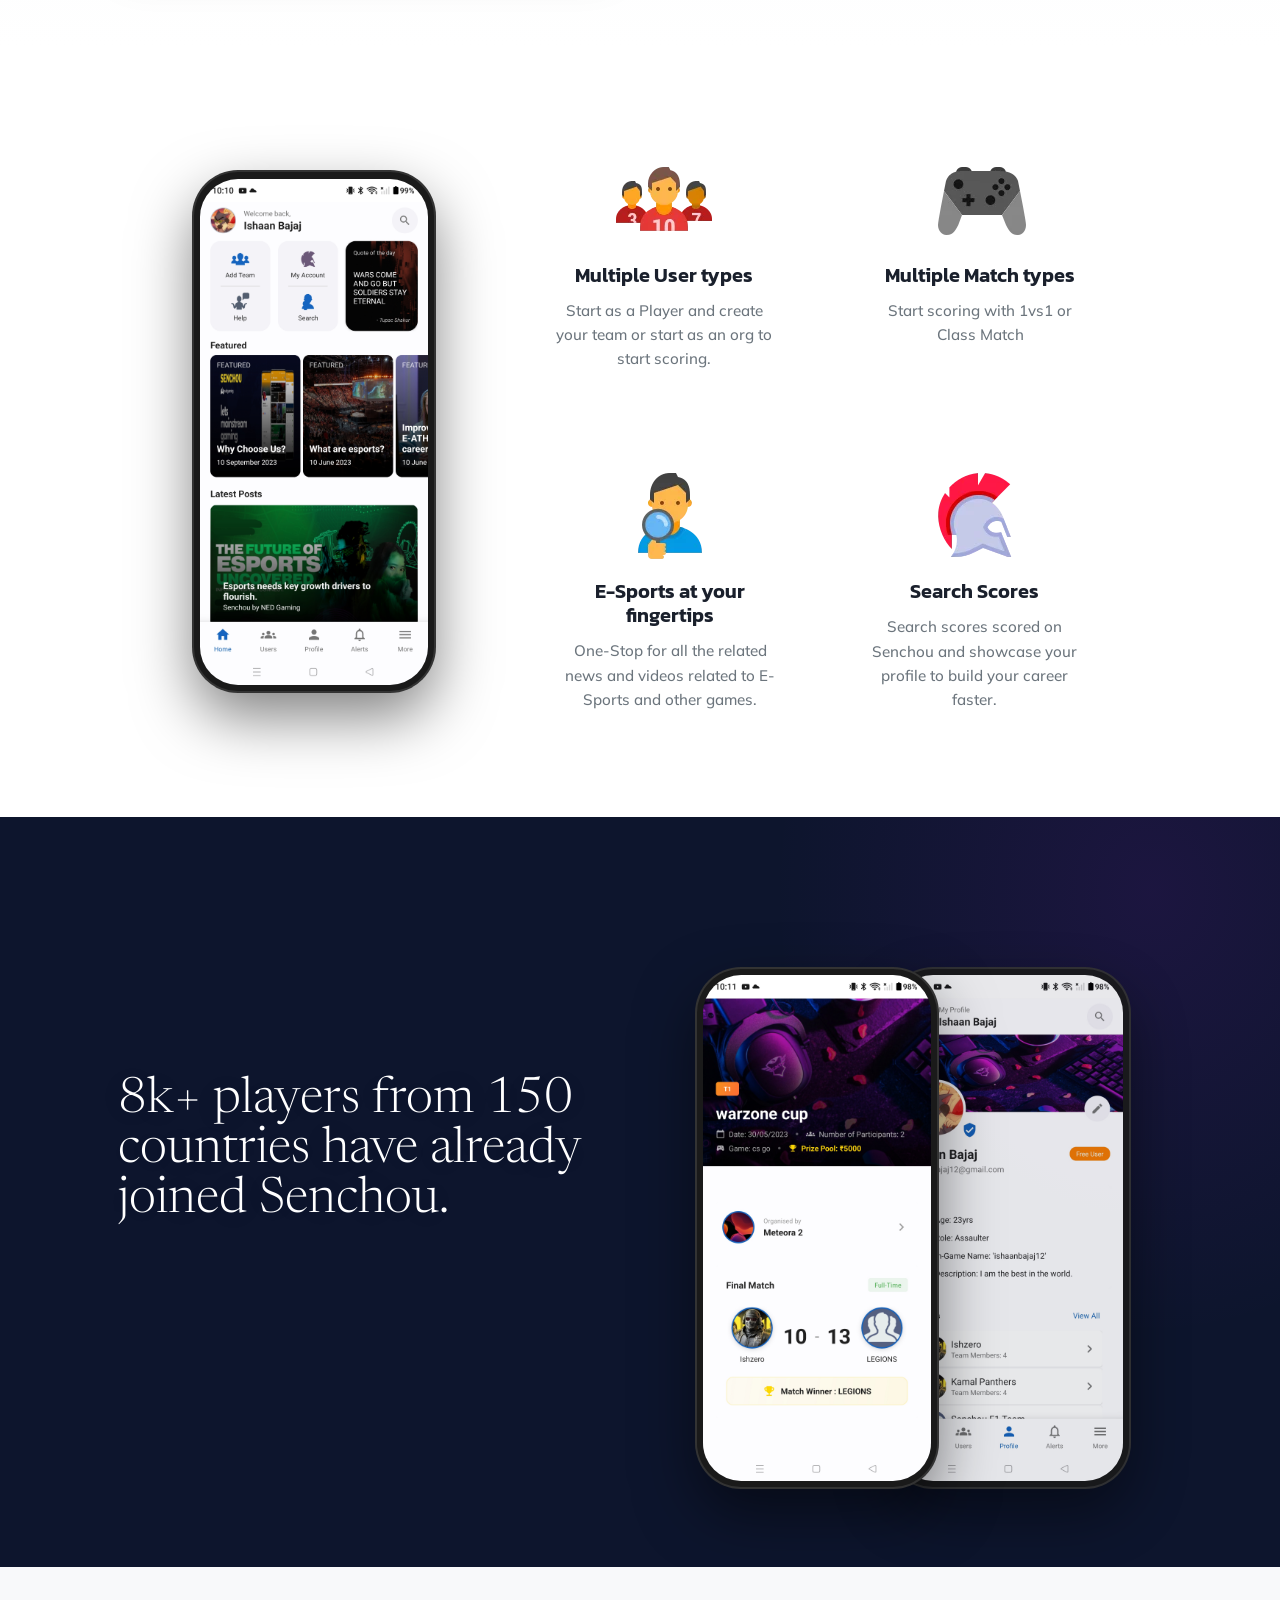
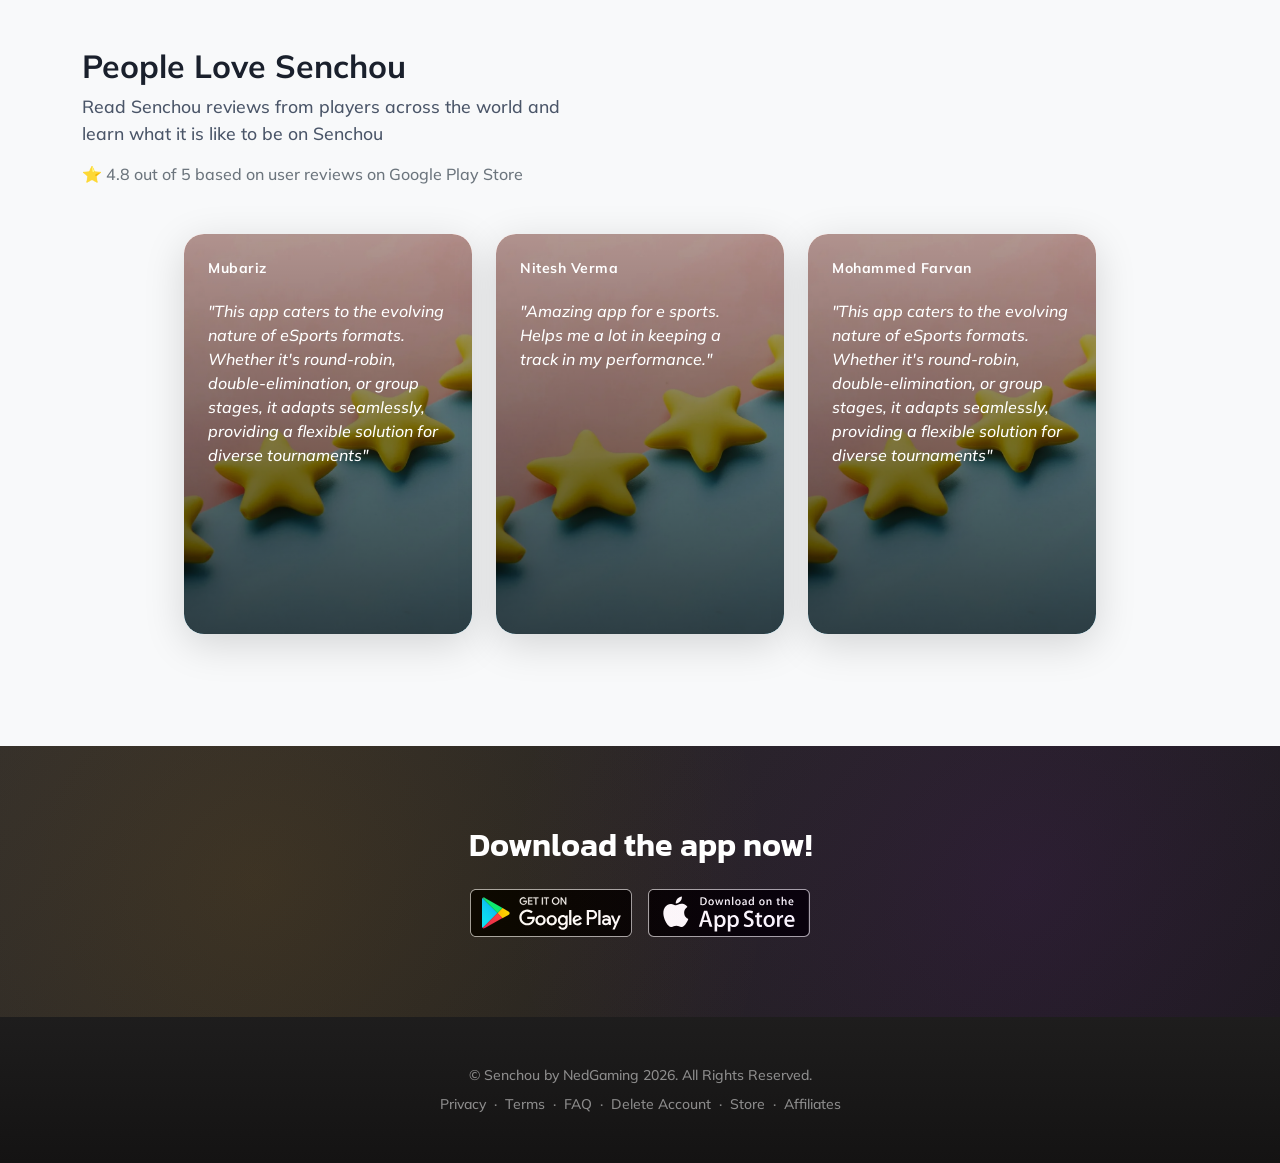
==== commit 4bd8867a: "add lemonsqueezy links" ====
--- a/index.html
+++ b/index.html
@@ -51,7 +51,12 @@
                     <li class="nav-item"><a class="nav-link me-lg-3" href="about.html">About</a></li>
                     <li class="nav-item"><a class="nav-link me-lg-3" href="blog.html">Blog</a></li>
                     <li class="nav-item"><a class="nav-link me-lg-3" href="contact.html">Contact</a></li>
-    
+                    <li class="nav-item"><a class="nav-link me-lg-3"
+                            href="https://nedgamingai.lemonsqueezy.com" target="_blank"
+                            rel="noopener noreferrer">Store</a></li>
+                    <li class="nav-item"><a class="nav-link me-lg-3"
+                            href="https://nedgamingai.lemonsqueezy.com/affiliates" target="_blank"
+                            rel="noopener noreferrer">Affiliates</a></li>
                 </ul>
                 <button class="btn btn-primary rounded-pill px-3 mb-2 mb-lg-0" data-bs-toggle="modal"
                     data-bs-target="#feedbackModal" style="background-color: #ED9B05;">
@@ -356,6 +361,11 @@
                 <a href="faq.html">FAQ</a>
                 <span class="mx-1">&middot;</span>
                 <a href="delete_account.html">Delete Account</a>
+                <span class="mx-1">&middot;</span>
+                <a href="https://nedgamingai.lemonsqueezy.com" target="_blank" rel="noopener noreferrer">Store</a>
+                <span class="mx-1">&middot;</span>
+                <a href="https://nedgamingai.lemonsqueezy.com/affiliates" target="_blank"
+                    rel="noopener noreferrer">Affiliates</a>
             </div>
         </div>
     </footer>
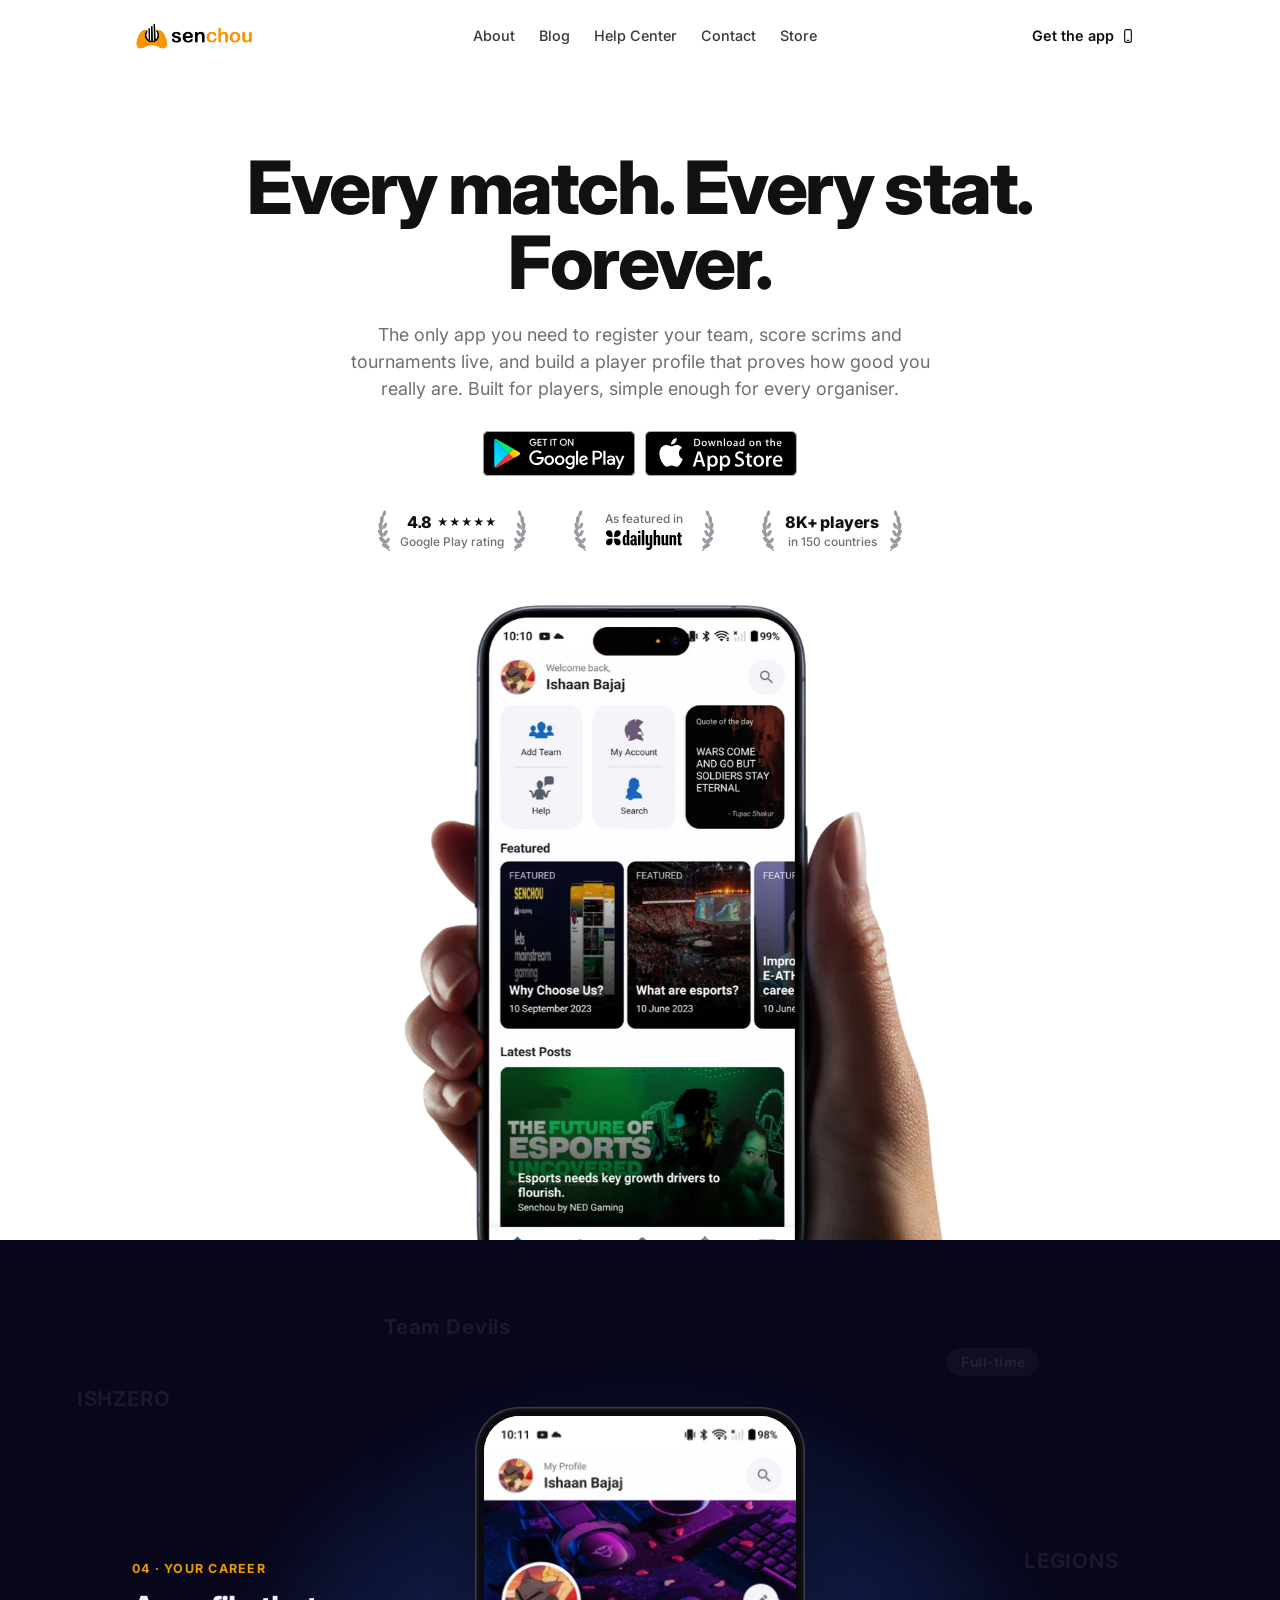
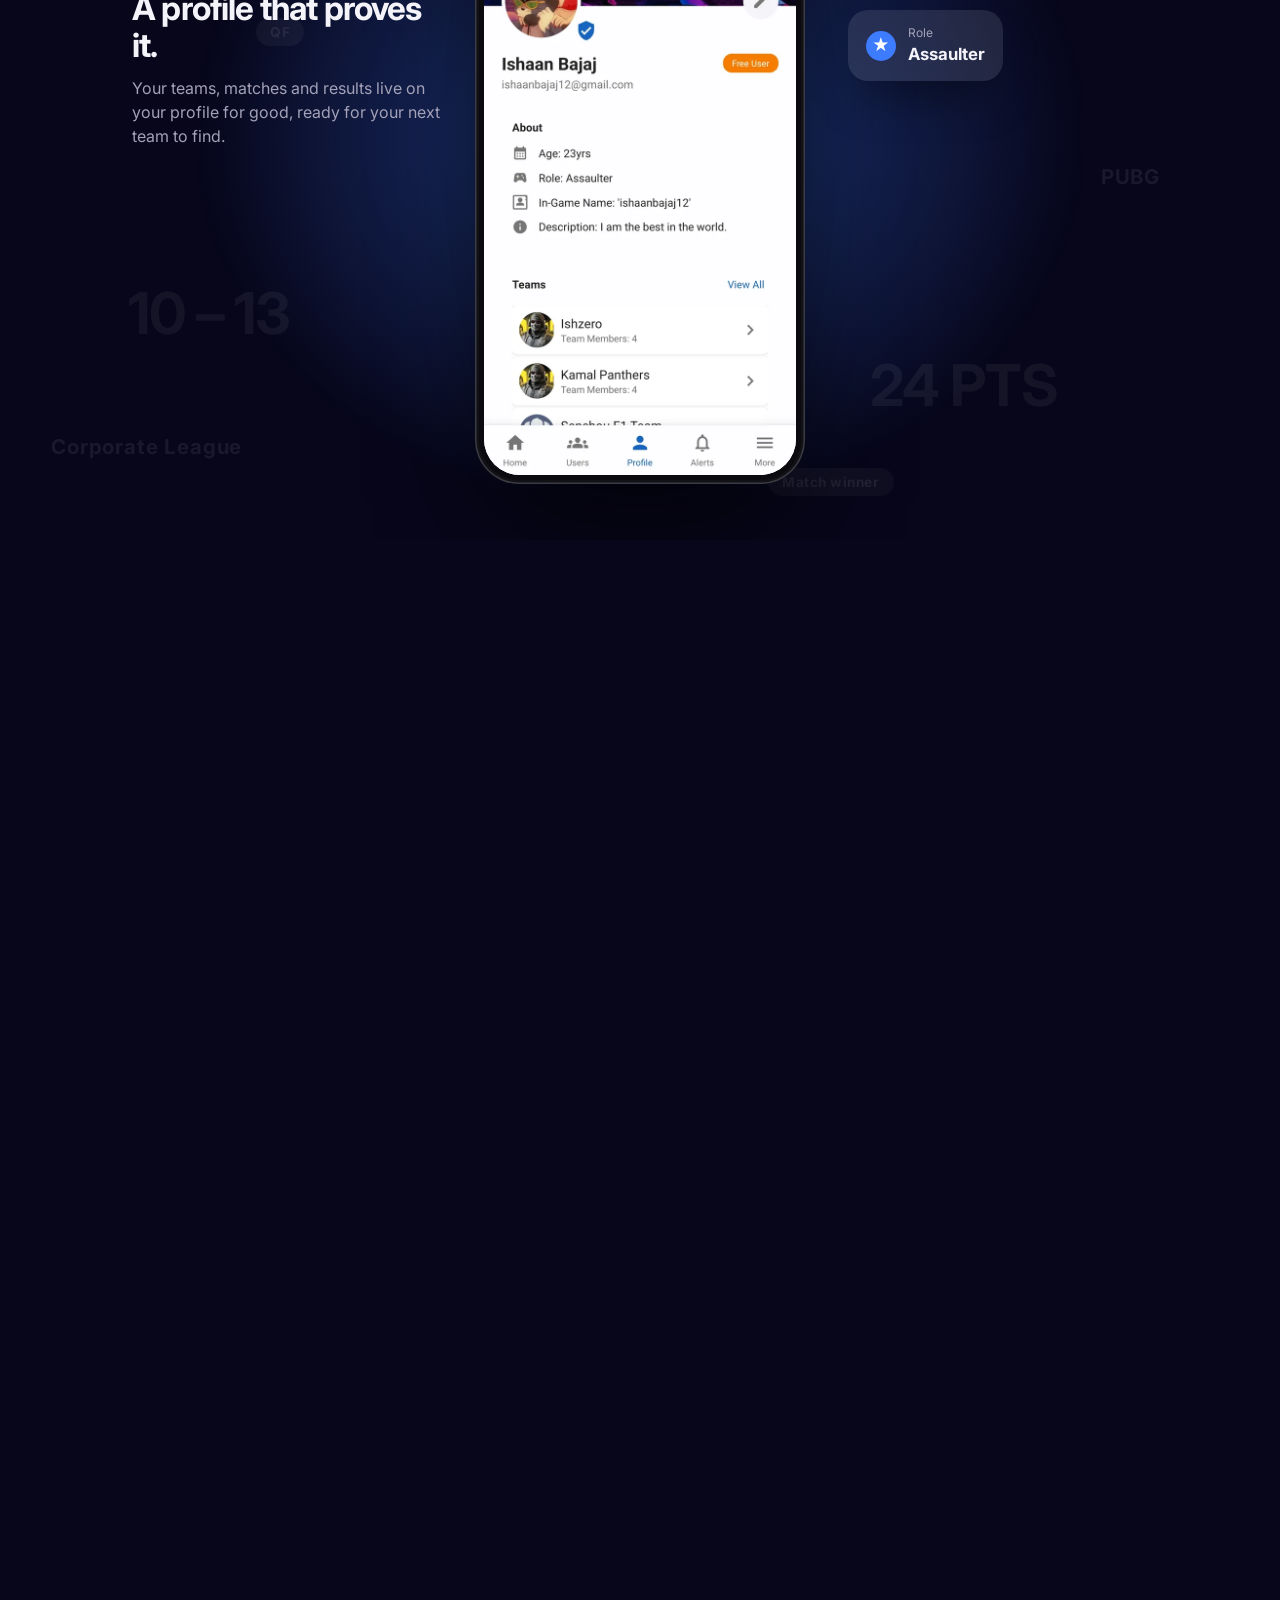
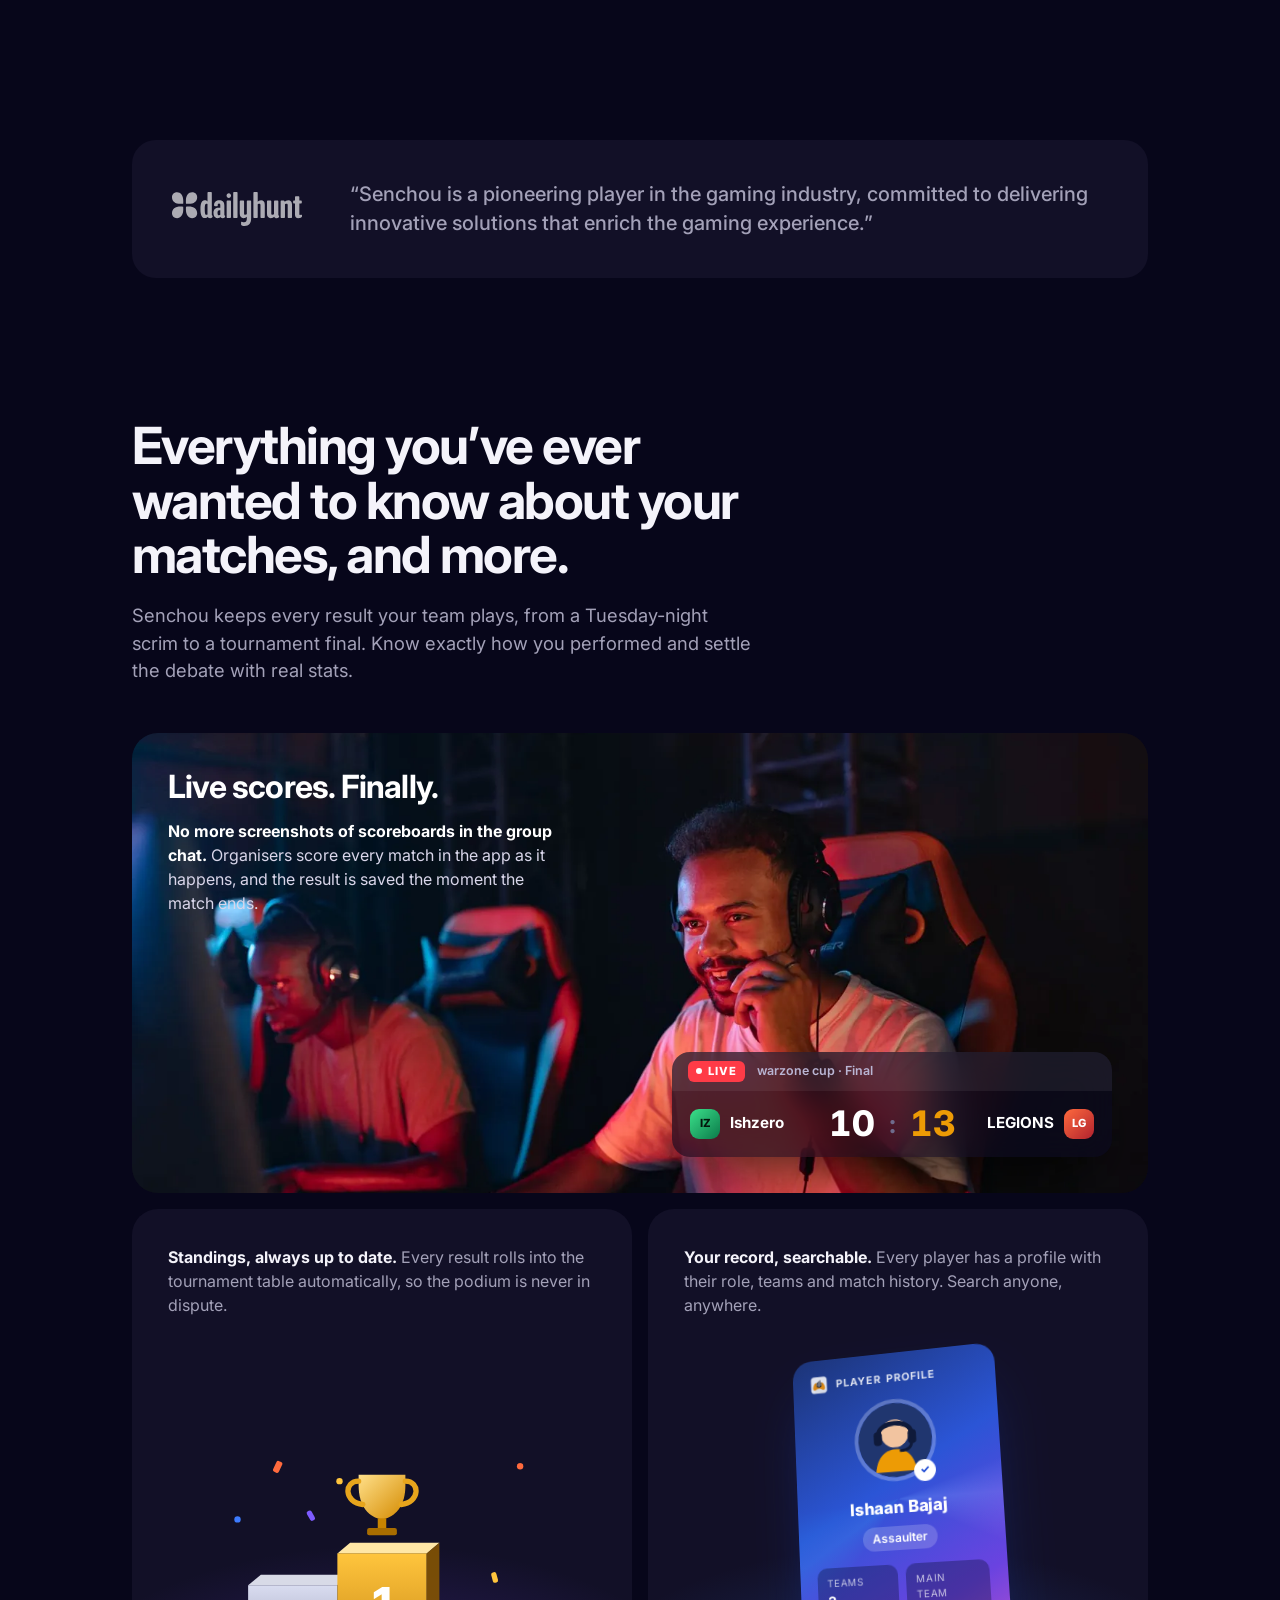
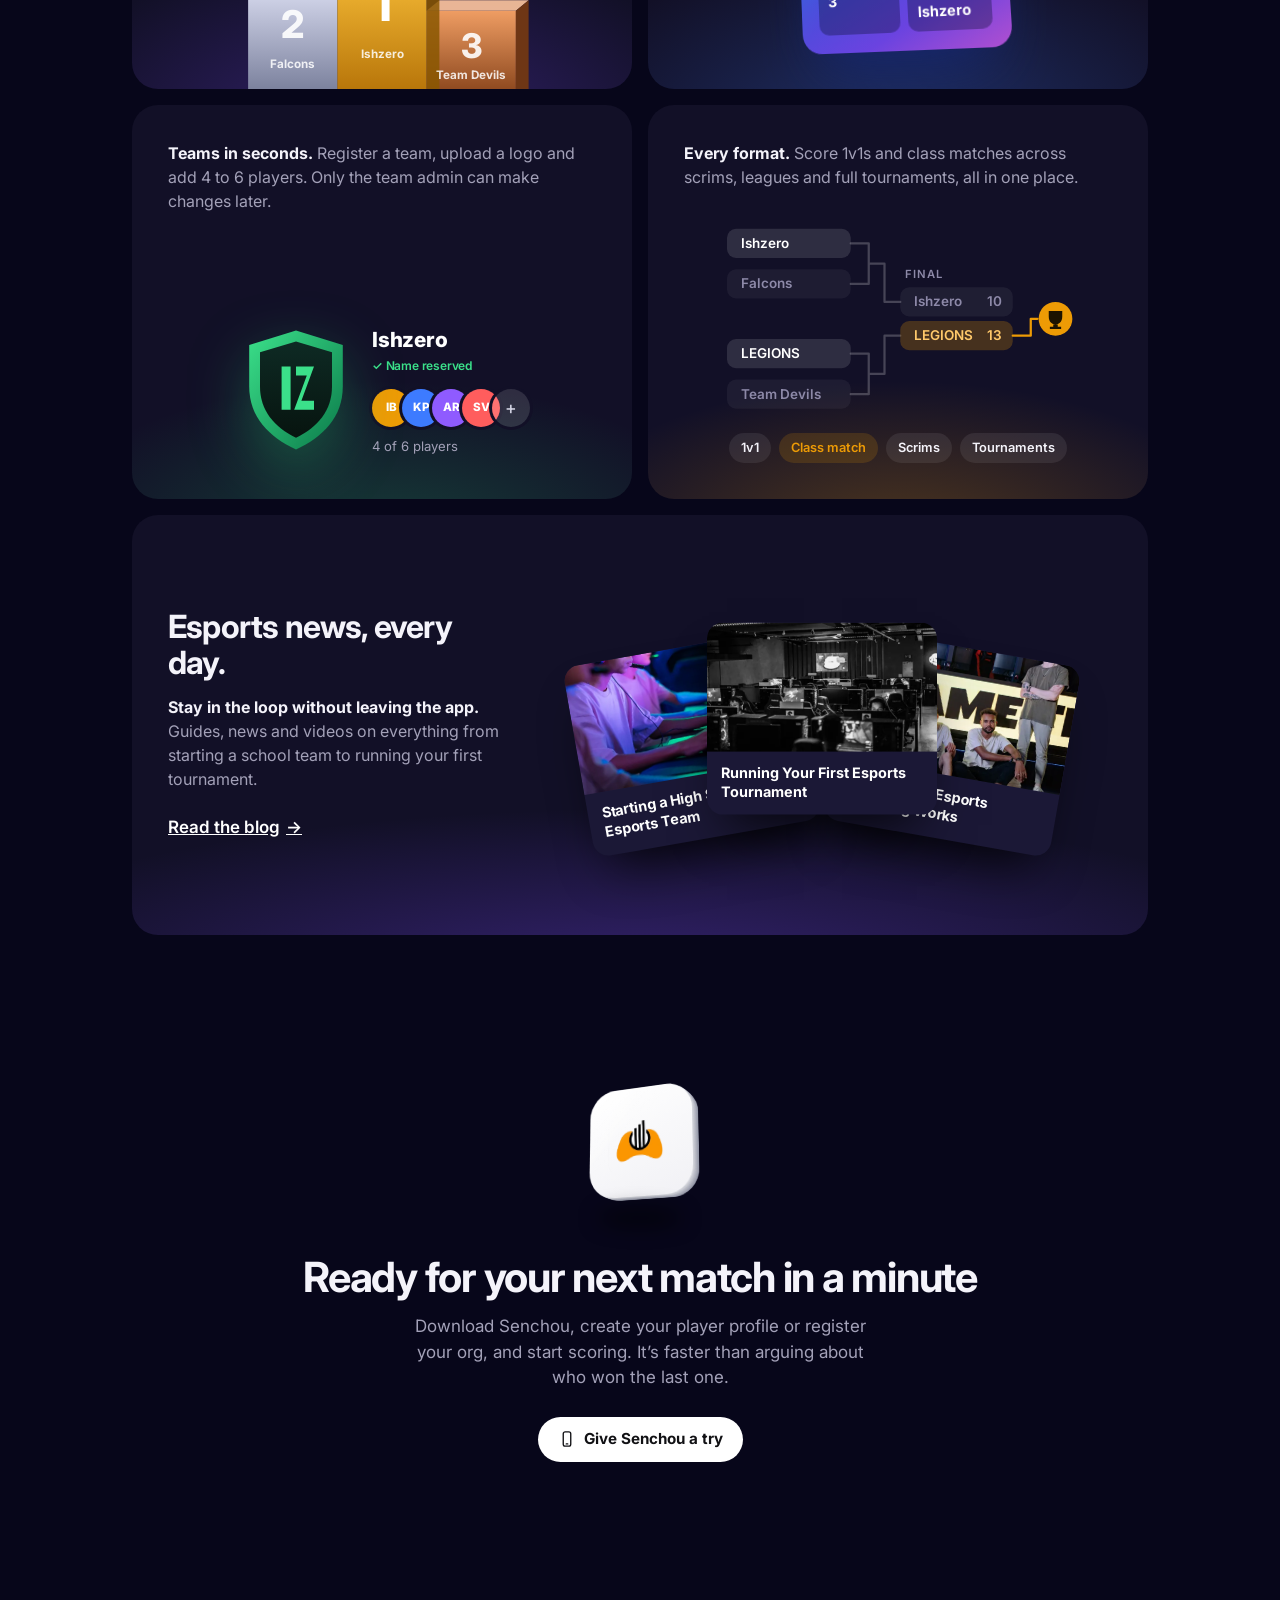
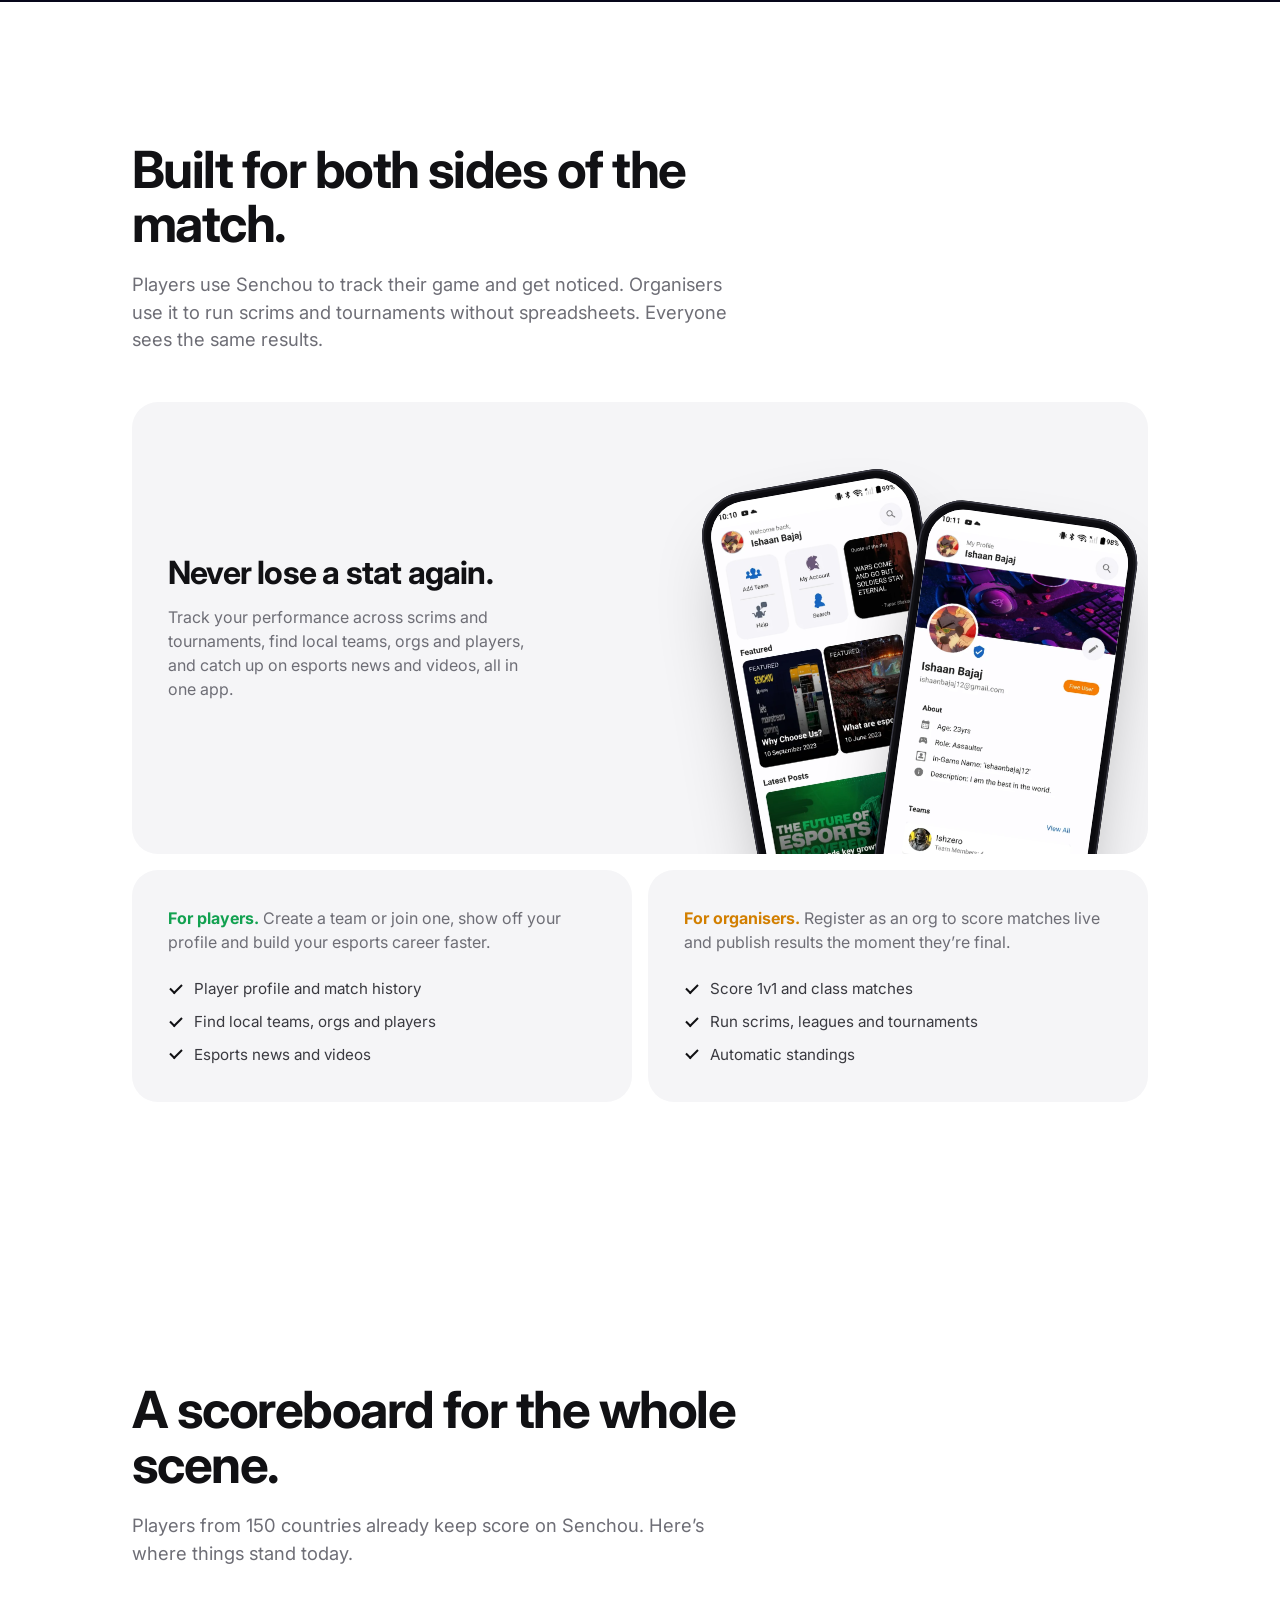
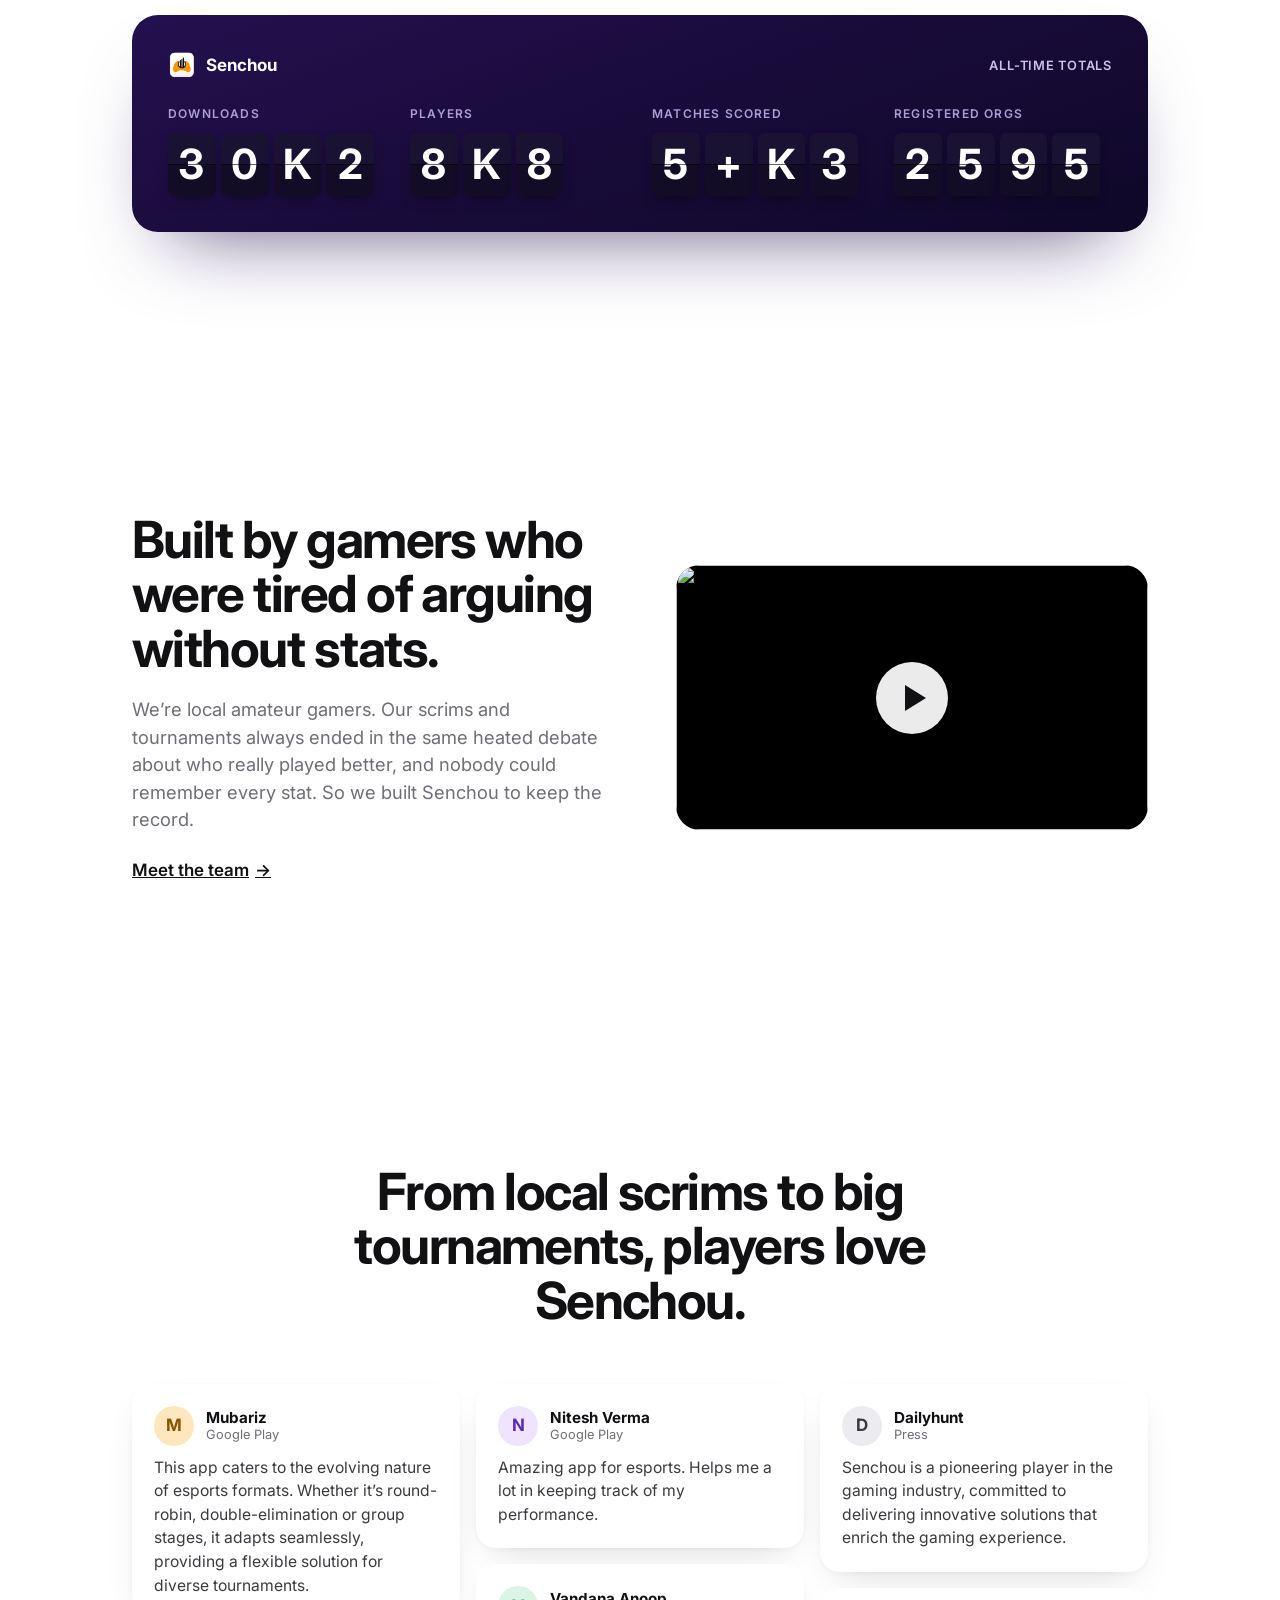
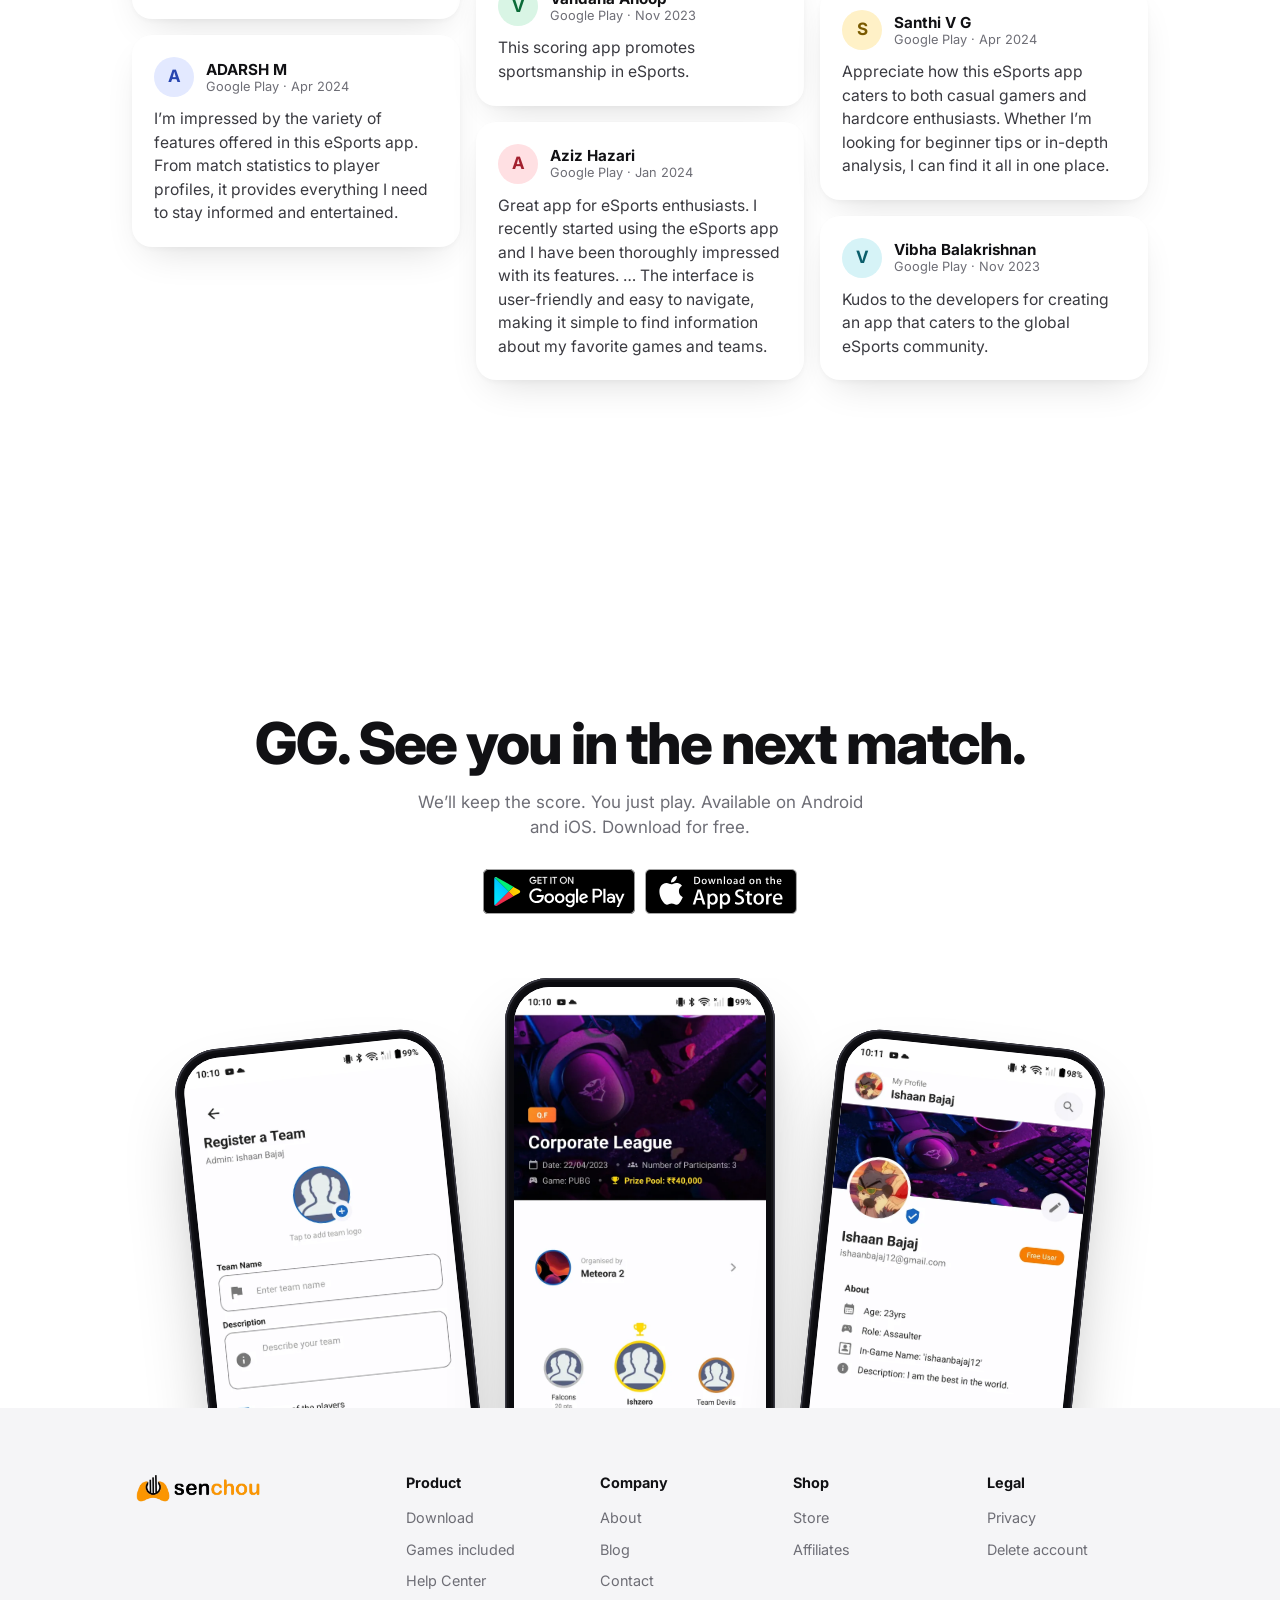
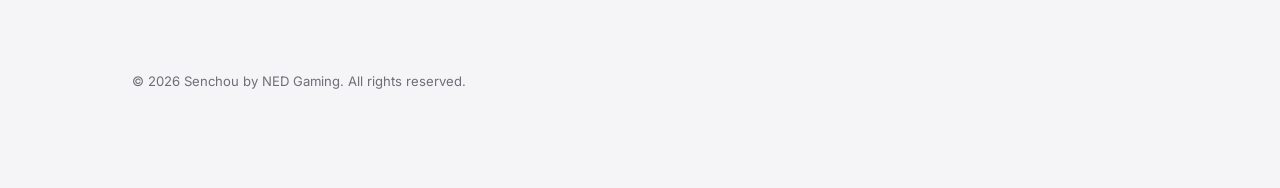
==== commit 11319b30: "Redesign site in a Flighty-inspired style - New homepage: flat-to-pill header, phone-in-hand hero wi" ====
--- a/index.html
+++ b/index.html
@@ -8,446 +8,761 @@
         window.dataLayer = window.dataLayer || [];
         function gtag() { dataLayer.push(arguments); }
         gtag('js', new Date());
-
         gtag('config', 'G-QVGZ369790');
     </script>
     <script async src="https://pagead2.googlesyndication.com/pagead/js/adsbygoogle.js?client=ca-pub-9733133097462328"
-    crossorigin="anonymous"></script>
-
+        crossorigin="anonymous"></script>
 
     <meta charset="utf-8" />
-    <meta name="viewport" content="width=device-width, initial-scale=1, shrink-to-fit=no" />
-    <meta name="description" content="" />
-    <meta name="author" content="" />
-    <title>Senchou - ESports Database</title>
-    <link rel="icon" type="image/x-icon" href="assets/img/logo_small.png" />
-    <!-- Bootstrap icons-->
-    <link href="https://cdn.jsdelivr.net/npm/bootstrap-icons@1.5.0/font/bootstrap-icons.css" rel="stylesheet" />
-    <!-- Google fonts-->
-    <link rel="preconnect" href="https://fonts.gstatic.com" />
-    <link href="https://fonts.googleapis.com/css2?family=Newsreader:ital,wght@0,600;1,600&amp;display=swap"
+    <meta name="viewport" content="width=device-width, initial-scale=1" />
+    <title>Senchou: The Esports Scoring App for Players and Organisers</title>
+    <meta name="description"
+        content="Register your team, score scrims and tournaments live, and keep every stat forever. Senchou is the free esports scoring app for players and organisers on Android and iOS." />
+    <meta name="theme-color" content="#ffffff" />
+    <meta property="og:type" content="website" />
+    <meta property="og:url" content="https://nedgaming.com/" />
+    <meta property="og:title" content="Senchou: Every match. Every stat. Forever." />
+    <meta property="og:description"
+        content="The free esports scoring app for players and organisers. Register teams, score matches live and build a profile that proves how good you are." />
+    <meta property="og:image" content="https://nedgaming.com/assets/img/sc_7.jpg" />
+    <meta name="twitter:card" content="summary_large_image" />
+    <link rel="icon" type="image/png" href="assets/img/logo_small.png" />
+
+    <link rel="preconnect" href="https://fonts.googleapis.com" />
+    <link rel="preconnect" href="https://fonts.gstatic.com" crossorigin />
+    <link href="https://fonts.googleapis.com/css2?family=Inter:wght@400;500;600;700;800&display=swap"
         rel="stylesheet" />
-    <link
-        href="https://fonts.googleapis.com/css2?family=Mulish:ital,wght@0,300;0,500;0,600;0,700;1,300;1,500;1,600;1,700&amp;display=swap"
-        rel="stylesheet" />
-    <link href="https://fonts.googleapis.com/css2?family=Kanit:ital,wght@0,400;1,400&amp;display=swap"
-        rel="stylesheet" />
-    <!-- Core theme CSS (includes Bootstrap)-->
-    <link href="css/styles.css" rel="stylesheet" />
+    <link rel="preload" as="image" href="assets/img/app/hero-hand.webp" />
+    <link href="css/home.css" rel="stylesheet" />
+    <script>document.documentElement.classList.add('js');</script>
 </head>
 
-<body id="page-top">
-    <!-- Navigation-->
-    <nav class="navbar navbar-expand-lg navbar-light fixed-top shadow-sm" id="mainNav">
-        <div class="container px-5">
-            <a href="index.html"><img src="assets/img/web_logo.png" style="height: 40px;"></a>
-            <button class="navbar-toggler" type="button" data-bs-toggle="collapse" data-bs-target="#navbarResponsive"
-                aria-controls="navbarResponsive" aria-expanded="false" aria-label="Toggle navigation">
-                Menu
-                <i class="bi-list"></i>
-            </button>
-            <div class="collapse navbar-collapse" id="navbarResponsive">
-                <ul class="navbar-nav ms-auto me-4 my-3 my-lg-0">
-                    <li class="nav-item"><a class="nav-link me-lg-3" href="about.html">About</a></li>
-                    <li class="nav-item"><a class="nav-link me-lg-3" href="blog.html">Blog</a></li>
-                    <li class="nav-item"><a class="nav-link me-lg-3" href="contact.html">Contact</a></li>
-                    <li class="nav-item"><a class="nav-link me-lg-3"
-                            href="https://nedgamingai.lemonsqueezy.com" target="_blank"
-                            rel="noopener noreferrer">Store</a></li>
-                    <li class="nav-item"><a class="nav-link me-lg-3"
-                            href="https://nedgamingai.lemonsqueezy.com/affiliates" target="_blank"
-                            rel="noopener noreferrer">Affiliates</a></li>
-                </ul>
-                <button class="btn btn-primary rounded-pill px-3 mb-2 mb-lg-0" data-bs-toggle="modal"
-                    data-bs-target="#feedbackModal" style="background-color: #ED9B05;">
-                    <span class="d-flex align-items-center">
-                        <i class="bi-chat-text-fill me-2"></i>
-                        <span class="small">Send Feedback</span>
-                    </span>
+<body>
+    <a class="skip-link" href="#main">Skip to content</a>
+
+    <!-- Floating pill nav -->
+    <header class="nav" data-nav>
+        <div class="nav__pill">
+            <a href="index.html" class="nav__logo" aria-label="Senchou home">
+                <img class="nav__logo-on-light" src="assets/img/web_logo.png" alt="Senchou" width="457" height="109" />
+                <img class="nav__logo-on-dark" src="assets/img/app/logo-light.png" alt="" width="457" height="109" />
+            </a>
+            <nav id="nav-menu" class="nav__menu" aria-label="Main">
+                <a href="about.html">About</a>
+                <a href="blog.html">Blog</a>
+                <a href="help.html">Help Center</a>
+                <a href="contact.html">Contact</a>
+                <a href="https://nedgamingai.lemonsqueezy.com" target="_blank" rel="noopener noreferrer">Store</a>
+            </nav>
+            <div class="nav__end">
+                <a href="#download" class="nav__cta">Get the app
+                    <svg viewBox="0 0 24 24" aria-hidden="true"><rect x="7" y="2.5" width="10" height="19" rx="2.5" /><path d="M11 18.5h2" /></svg>
+                </a>
+                <button class="nav__toggle" type="button" aria-expanded="false" aria-controls="nav-menu" data-nav-toggle>
+                    <span class="nav__toggle-bars" aria-hidden="true"></span>
+                    <span class="visually-hidden">Menu</span>
                 </button>
-            </div>
-        </div>
-    </nav>
-    <!-- Mashead header-->
-    <header class="masthead" style="background-color: #0d152d;">
-        <div class="container px-5">
-            <div class="row gx-5 align-items-center">
-                <div class="col-lg-6">
-                    <!-- Mashead text and app badges-->
-                    <div class="mb-5 mb-lg-0 text-center text-lg-start">
-                        <img style="height: 4rem; margin-bottom: 15px;" src="assets/img/play_store_icon.png"
-                            alt="..." />
-                        <h1 class="display-1 lh-1 mb-3 text-white">Let's <br><span class="gradient-text">mainstream gaming.</span></h1>
-                        <p class="lead fw-normal text-white  mb-5">Senchou is the new-age fastest growing E-Sports
-                            Database for players all around the world.</p>
-                        <div class="d-flex flex-column flex-lg-row align-items-center">
-                            <a target="_blank" class="me-lg-3 mb-4 mb-lg-0"
-                                href="https://play.google.com/store/apps/details?id=com.ned.ned&pli=1"><img
-                                    class="app-badge" src="assets/img/google-play-badge.svg" alt="..." /></a>
-                            <a target="_blank" href="https://apps.apple.com/ca/app/senchou/id6741138914"><img class="app-badge" src="assets/img/app-store-badge.svg" alt="..." /></a>
-                        </div>
-                    </div>
-                </div>
-                <div class="col-lg-6">
-                    <!-- Masthead device mockup feature-->
-                    <div class="masthead-device-mockup">
-                        <div class="device-wrapper">
-                            <div class="device" data-device="modern" data-orientation="portrait" data-color="black">
-                                <div class="screen bg-black">
-                                    <img src="assets/img/main_screenshot.jpg" style="width: 100%; height: 100%; object-fit: cover" />
-                                </div>
-                            </div>
-                        </div>
-                        <div class="device-wrapper">
-                            <div class="device" data-device="modern" data-orientation="portrait" data-color="black">
-                                <div class="screen bg-black">
-                                    <img src="assets/img/secondary_sc.jpg" style="width: 100%; height: 100%; object-fit: cover" />
-                                </div>
-                            </div>
-                        </div>
-                    </div>
-                </div>
             </div>
         </div>
     </header>
-    <!-- Quote/testimonial aside-->
-    <aside class="text-center ">
-        <div class="container px-5">
-            <div class="row gx-5 justify-content-center">
-                <div class="col-xl-8">
-                    <div class="h2 fs-1  mb-4">"Senchou is a pioneering player in the gaming industry, committed to
-                        delivering innovative solutions that enrich the Gaming Experience."</div>
-                    <a target="_blank"
-                        href="https://m.dailyhunt.in/news/india/english/manish+bhattacharjee-epaper-dh77312861ca7544bb8e8b3f3d9cf342d0/empowering+gamers+and+organizers+ned+gaming+introduces+senchou+app-newsid-dh77312861ca7544bb8e8b3f3d9cf342d0_1fe70a003ce011eeb7bc5a2227aebefa?sm=Y"><img
-                            src="assets/img/dailyhunt_logo.svg" alt="..." style="height: 3rem" /></a>
-                </div>
-            </div>
-        </div>
-    </aside>
-
-    <!-- YouTube Video Section -->
-    <section class="video-section">
-        <div class="container px-5">
-            <div class="row align-items-center g-5">
-                <div class="col-lg-6">
-                    <div class="video-card">
-                        <div class="video-wrapper">
-                            <iframe src="https://www.youtube.com/embed/FaGJV5NGsLU" title="Founders Talk About Senchou" frameborder="0" allow="accelerometer; autoplay; clipboard-write; encrypted-media; gyroscope; picture-in-picture; web-share" allowfullscreen></iframe>
-                        </div>
-                    </div>
-                </div>
-                <div class="col-lg-6">
-                    <div class="video-text-content">
-                        <span class="video-subtitle">Watch & Learn</span>
-                        <h2 class="video-title">The Story Behind Senchou</h2>
-                        <p class="video-description">Hear from our founders about the vision behind Senchou and the realities of esports.</p>
-                        <p class="video-description">The founders discuss the app and their vision for the future of gaming.</p>
-                    </div>
-                </div>
-            </div>
-        </div>
-    </section>
-
-    <!-- App features section-->
-    <section id="features">
-        <div class="container px-5">
-            <div class="row gx-5 align-items-center">
-                <div class="col-lg-8 order-lg-1 mb-5 mb-lg-0">
-                    <div class="container-fluid px-5">
-                        <div class="row gx-5">
-                            <div class="col-md-6 mb-5">
-                                <!-- Feature item-->
-                                <div class="text-center">
-                                    <img src="assets/img/team_new.png"></img>
-                                    <h3 class="font-alt">Multiple User types</h3>
-                                    <p class="text-muted mb-0">Start as a Player and create your team or start as an org
-                                        to start scoring.</p>
+
+    <!-- Bottom stage switcher -->
+    <nav class="stagebar" aria-label="Jump to a match stage" data-stagebar>
+        <a href="#step-before" data-tab="before">
+            <svg viewBox="0 0 24 24" aria-hidden="true"><path d="M5 21V4h11l-2 4 2 4H5" /></svg>
+            <span>Before<span class="tab-long"> the match</span></span></a>
+        <a href="#step-during" data-tab="during">
+            <svg viewBox="0 0 24 24" aria-hidden="true"><circle cx="12" cy="13" r="8" /><path d="M12 9v4l2.5 2.5M9.5 2.5h5" /></svg>
+            <span>During<span class="tab-long"> the match</span></span></a>
+        <a href="#step-after" data-tab="after">
+            <svg viewBox="0 0 24 24" aria-hidden="true"><path d="M8 21h8M12 17v4M7 4h10v5a5 5 0 0 1-10 0V4ZM7 6H4a3 3 0 0 0 3 4M17 6h3a3 3 0 0 1-3 4" /></svg>
+            <span>After<span class="tab-long"> the match</span></span></a>
+        <a href="#download" data-tab="download">
+            <svg viewBox="0 0 24 24" aria-hidden="true"><path d="M12 3v12M7 10l5 5 5-5M5 21h14" /></svg>
+            <span>Download</span></a>
+    </nav>
+
+    <main id="main">
+
+        <!-- Hero (light) -->
+        <section class="hero">
+            <div class="container hero__copy">
+                <h1 class="hero__title" data-reveal>Every match. Every stat.<br /> Forever.</h1>
+                <p class="hero__lede" data-reveal style="--d: 1">The only app you need to register your team, score
+                    scrims and tournaments live, and build a player profile that proves how good you really are.
+                    Built for players, simple enough for every organiser.</p>
+                <div class="badges" data-reveal style="--d: 2">
+                    <a href="https://play.google.com/store/apps/details?id=com.ned.ned" target="_blank"
+                        rel="noopener"><img src="assets/img/google-play-badge.svg" alt="Get it on Google Play"
+                            width="150" height="45" /></a>
+                    <a href="https://apps.apple.com/ca/app/senchou/id6741138914" target="_blank"
+                        rel="noopener"><img src="assets/img/app-store-badge.svg" alt="Download on the App Store"
+                            width="135" height="45" /></a>
+                </div>
+                <svg width="0" height="0" class="visually-hidden" aria-hidden="true">
+                    <symbol id="laurel" viewBox="0 0 24 56">
+                        <path d="M18 54 C8 46 4 30 10 6" fill="none" stroke="currentColor" stroke-width="1.6" stroke-linecap="round" />
+                        <g fill="currentColor" stroke="none">
+                            <ellipse cx="13" cy="48" rx="2.6" ry="5.6" transform="rotate(-62 13 48)" />
+                            <ellipse cx="8.6" cy="40" rx="2.6" ry="5.6" transform="rotate(-48 8.6 40)" />
+                            <ellipse cx="6.4" cy="31" rx="2.6" ry="5.6" transform="rotate(-30 6.4 31)" />
+                            <ellipse cx="6.2" cy="22" rx="2.5" ry="5.4" transform="rotate(-14 6.2 22)" />
+                            <ellipse cx="7.6" cy="13" rx="2.4" ry="5" transform="rotate(4 7.6 13)" />
+                            <ellipse cx="15" cy="41" rx="2.2" ry="4.6" transform="rotate(38 15 41)" />
+                            <ellipse cx="12.4" cy="31" rx="2.2" ry="4.6" transform="rotate(30 12.4 31)" />
+                            <ellipse cx="12" cy="21" rx="2.1" ry="4.4" transform="rotate(26 12 21)" />
+                            <ellipse cx="11" cy="4.6" rx="2.2" ry="4.2" transform="rotate(20 11 4.6)" />
+                        </g>
+                    </symbol>
+                </svg>
+                <ul class="awards" data-reveal style="--d: 3">
+                    <li class="award">
+                        <svg class="laurel" viewBox="0 0 24 56" aria-hidden="true"><use href="#laurel" /></svg>
+                        <span class="award__text">
+                            <strong>4.8 <span class="award__stars" aria-hidden="true">★★★★★</span></strong>
+                            <small>Google Play rating</small>
+                        </span>
+                        <svg class="laurel laurel--r" viewBox="0 0 24 56" aria-hidden="true"><use href="#laurel" /></svg>
+                    </li>
+                    <li class="award">
+                        <svg class="laurel" viewBox="0 0 24 56" aria-hidden="true"><use href="#laurel" /></svg>
+                        <span class="award__text">
+                            <small>As featured in</small>
+                            <img class="award__logo" src="assets/img/dailyhunt_logo.svg" alt="Dailyhunt" width="138" height="36" />
+                        </span>
+                        <svg class="laurel laurel--r" viewBox="0 0 24 56" aria-hidden="true"><use href="#laurel" /></svg>
+                    </li>
+                    <li class="award">
+                        <svg class="laurel" viewBox="0 0 24 56" aria-hidden="true"><use href="#laurel" /></svg>
+                        <span class="award__text">
+                            <strong>8K+ players</strong>
+                            <small>in 150 countries</small>
+                        </span>
+                        <svg class="laurel laurel--r" viewBox="0 0 24 56" aria-hidden="true"><use href="#laurel" /></svg>
+                    </li>
+                </ul>
+            </div>
+            <div class="hero__device" data-reveal style="--d: 2">
+                <div class="held" data-parallax>
+                    <img class="held__img" src="assets/img/app/hero-hand.webp"
+                        alt="A hand holding a phone showing the Senchou home screen" width="930" height="1260" />
+                </div>
+            </div>
+        </section>
+
+        <!-- Stage (dark): pinned phone, one scene per match stage -->
+        <section class="stage" data-dark aria-labelledby="stage-title">
+            <h2 id="stage-title" class="visually-hidden">How Senchou works</h2>
+            <div class="stage__track" data-stage>
+                <div class="stage__sticky">
+                    <div class="stage__glow" data-glow="0" aria-hidden="true"></div>
+                    <div class="stage__glow" data-glow="1" aria-hidden="true"></div>
+                    <div class="stage__glow" data-glow="2" aria-hidden="true"></div>
+                    <div class="stage__glow" data-glow="3" aria-hidden="true"></div>
+
+                    <div class="ghost" aria-hidden="true">
+                        <span style="--x: 6%; --y: 16%;">ISHZERO</span>
+                        <span style="--x: 74%; --y: 12%;" class="ghost__pill">Full-time</span>
+                        <span style="--x: 10%; --y: 70%;" class="ghost__big">10 – 13</span>
+                        <span style="--x: 80%; --y: 34%;">LEGIONS</span>
+                        <span style="--x: 68%; --y: 78%;" class="ghost__big">24 PTS</span>
+                        <span style="--x: 20%; --y: 42%;" class="ghost__pill">QF</span>
+                        <span style="--x: 86%; --y: 58%;">PUBG</span>
+                        <span style="--x: 4%; --y: 88%;">Corporate League</span>
+                        <span style="--x: 30%; --y: 8%;">Team Devils</span>
+                        <span style="--x: 60%; --y: 92%;" class="ghost__pill">Match winner</span>
+                    </div>
+
+                    <div class="stage__captions">
+                        <div class="stage__caption" data-caption="0">
+                            <p class="stage__kicker">01 · Before the match</p>
+                            <h3>Put your team on the map.</h3>
+                            <p>Register in seconds. Pick a unique name, add a logo and bring in 4 to 6 players. Names
+                                are first come, first served.</p>
+                        </div>
+                        <div class="stage__caption" data-caption="1">
+                            <p class="stage__kicker">02 · During the match</p>
+                            <h3>Score it live, round by round.</h3>
+                            <p>Organisers score scrims and tournament matches in real time, from 1v1s to class matches.
+                            </p>
+                        </div>
+                        <div class="stage__caption" data-caption="2">
+                            <p class="stage__kicker">03 · After the match</p>
+                            <h3>Standings that settle every argument.</h3>
+                            <p>Results roll straight into the tournament table, so everyone sees who made the podium.
+                            </p>
+                        </div>
+                        <div class="stage__caption" data-caption="3">
+                            <p class="stage__kicker">04 · Your career</p>
+                            <h3>A profile that proves it.</h3>
+                            <p>Your teams, matches and results live on your profile for good, ready for your next team
+                                to find.</p>
+                        </div>
+                    </div>
+
+                    <div class="phone phone--stage">
+                        <div class="phone__screen">
+                            <img data-screen="0" class="is-active" src="assets/img/app/register-team.webp"
+                                alt="Register a Team screen" width="640" height="1352" />
+                            <img data-screen="1" src="assets/img/app/match-final.webp"
+                                alt="Final match scoreboard: Ishzero 10, LEGIONS 13" loading="lazy" width="640"
+                                height="1352" />
+                            <img data-screen="2" src="assets/img/app/standings.webp"
+                                alt="Corporate League podium and standings" loading="lazy" width="640" height="1352" />
+                            <img data-screen="3" src="assets/img/app/profile.webp" alt="Player profile"
+                                loading="lazy" width="640" height="1352" />
+                        </div>
+                    </div>
+
+                    <div class="stage__cards" aria-hidden="true">
+                        <div class="glass-card" data-card="0">
+                            <span class="glass-card__check">✓</span>
+                            <span><small>Name reserved</small><strong>Ishzero</strong></span>
+                        </div>
+                        <div class="glass-card glass-card--score" data-card="1">
+                            <small>warzone cup · Final</small>
+                            <div><span>Ishzero</span><b>10</b><i>–</i><b class="hi">13</b><span>LEGIONS</span></div>
+                        </div>
+                        <ol class="glass-card glass-card--table" data-card="2">
+                            <li><span class="gold">1</span>Ishzero<b>24 pts</b></li>
+                            <li><span>2</span>Falcons<b>20 pts</b></li>
+                            <li><span>3</span>Team Devils<b>16 pts</b></li>
+                        </ol>
+                        <div class="glass-card" data-card="3">
+                            <span class="glass-card__check glass-card__check--blue">★</span>
+                            <span><small>Role</small><strong>Assaulter</strong></span>
+                        </div>
+                    </div>
+                </div>
+
+                <!-- Scroll markers: one per scene -->
+                <div class="stage__marker" id="step-before" data-step="0" data-chapter="before"></div>
+                <div class="stage__marker" id="step-during" data-step="1" data-chapter="during"></div>
+                <div class="stage__marker" id="step-after" data-step="2" data-chapter="after"></div>
+                <div class="stage__marker" data-step="3" data-chapter="after"></div>
+            </div>
+
+            <!-- Press (dark tile) -->
+            <div class="container">
+                <a class="press-tile" data-reveal
+                    href="https://m.dailyhunt.in/news/india/english/manish+bhattacharjee-epaper-dh77312861ca7544bb8e8b3f3d9cf342d0/empowering+gamers+and+organizers+ned+gaming+introduces+senchou+app-newsid-dh77312861ca7544bb8e8b3f3d9cf342d0_1fe70a003ce011eeb7bc5a2227aebefa?sm=Y"
+                    target="_blank" rel="noopener">
+                    <img src="assets/img/dailyhunt_logo.svg" alt="Dailyhunt" width="138" height="36" />
+                    <blockquote>“Senchou is a pioneering player in the gaming industry, committed to delivering
+                        innovative solutions that enrich the gaming experience.”</blockquote>
+                </a>
+            </div>
+
+            <!-- Feature bento (dark) -->
+            <div class="container section">
+                <h2 class="section__title" data-reveal>Everything you’ve ever wanted to know about your matches, and
+                    more.</h2>
+                <p class="section__lede" data-reveal style="--d: 1">Senchou keeps every result your team plays, from
+                    a Tuesday-night scrim to a tournament final. Know exactly how you performed and settle the debate
+                    with real stats.</p>
+
+                <div class="bento">
+                    <!-- 1. Live scores: photo + broadcast score bar -->
+                    <article class="card card--wide card--photo" data-reveal>
+                        <img class="card__bg" src="assets/img/app/photo-live.webp" alt="" loading="lazy" width="1400"
+                            height="788" />
+                        <div class="card__text">
+                            <h3>Live scores. Finally.</h3>
+                            <p><strong>No more screenshots of scoreboards in the group chat.</strong> Organisers score
+                                every match in the app as it happens, and the result is saved the moment the match
+                                ends.</p>
+                        </div>
+                        <div class="scorebug" aria-hidden="true">
+                            <div class="scorebug__top">
+                                <span class="scorebug__live"><i></i>Live</span>
+                                <span>warzone cup · Final</span>
+                            </div>
+                            <div class="scorebug__row">
+                                <span class="scorebug__team"><b class="crest crest--a">IZ</b>Ishzero</span>
+                                <span class="scorebug__score">10</span>
+                                <span class="scorebug__sep">:</span>
+                                <span class="scorebug__score scorebug__score--hi" data-tick="11,12,13">13</span>
+                                <span class="scorebug__team scorebug__team--r">LEGIONS<b class="crest crest--b">LG</b></span>
+                            </div>
+                        </div>
+                    </article>
+
+                    <!-- 2. Standings: 3D podium -->
+                    <article class="card card--dark card--glow-purple" data-reveal style="--d: 1">
+                        <p><strong>Standings, always up to date.</strong> Every result rolls into the tournament
+                            table automatically, so the podium is never in dispute.</p>
+                        <div class="art art--podium" aria-hidden="true">
+                            <svg viewBox="0 0 320 230">
+                                <defs>
+                                    <linearGradient id="pd-gold" x1="0" y1="0" x2="0" y2="1"><stop offset="0" stop-color="#ffc53d" /><stop offset="1" stop-color="#b8760a" /></linearGradient>
+                                    <linearGradient id="pd-silver" x1="0" y1="0" x2="0" y2="1"><stop offset="0" stop-color="#d9dcf0" /><stop offset="1" stop-color="#7c829e" /></linearGradient>
+                                    <linearGradient id="pd-bronze" x1="0" y1="0" x2="0" y2="1"><stop offset="0" stop-color="#ef9d63" /><stop offset="1" stop-color="#8f4a20" /></linearGradient>
+                                    <linearGradient id="pd-cup" x1="0" y1="0" x2="1" y2="1"><stop offset="0" stop-color="#ffe08a" /><stop offset="1" stop-color="#d48a00" /></linearGradient>
+                                </defs>
+                                <!-- confetti -->
+                                <g class="confetti">
+                                    <rect x="40" y="30" width="6" height="11" rx="2" fill="#ff6a3d" transform="rotate(25 43 35)" />
+                                    <rect x="88" y="14" width="5" height="10" rx="2" fill="#7d5bff" transform="rotate(-30 90 19)" />
+                                    <rect x="230" y="22" width="6" height="11" rx="2" fill="#22c36b" transform="rotate(40 233 27)" />
+                                    <rect x="268" y="48" width="5" height="10" rx="2" fill="#ffc53d" transform="rotate(-15 270 53)" />
+                                    <rect x="200" y="8" width="5" height="9" rx="2" fill="#3d7bff" transform="rotate(60 202 12)" />
+                                    <circle cx="120" cy="34" r="3" fill="#ffc53d" />
+                                    <circle cx="290" cy="20" r="3" fill="#ff6a3d" />
+                                    <circle cx="24" cy="70" r="3" fill="#3d7bff" />
+                                </g>
+                                <!-- trophy on first place -->
+                                <g transform="translate(160 28)">
+                                    <path fill="url(#pd-cup)" d="M-22 0 H22 V10 C22 30 12 40 0 42 C-12 40 -22 30 -22 10 Z" />
+                                    <path fill="none" stroke="#e7a51c" stroke-width="5" d="M-22 6 C-36 6 -36 26 -18 28 M22 6 C36 6 36 26 18 28" />
+                                    <rect x="-4" y="41" width="8" height="10" fill="#c98500" />
+                                    <rect x="-14" y="50" width="28" height="7" rx="2" fill="#a86d00" />
+                                </g>
+                                <!-- 2nd -->
+                                <polygon points="34,132 118,132 130,122 46,122" fill="#eef0fb" opacity="0.9" />
+                                <rect x="34" y="132" width="84" height="98" fill="url(#pd-silver)" />
+                                <polygon points="118,132 130,122 130,230 118,230" fill="#5d6380" />
+                                <!-- 3rd -->
+                                <polygon points="202,156 286,156 298,146 214,146" fill="#ffc7a0" opacity="0.9" />
+                                <rect x="202" y="156" width="84" height="74" fill="url(#pd-bronze)" />
+                                <polygon points="286,156 298,146 298,230 286,230" fill="#6e3615" />
+                                <!-- 1st -->
+                                <polygon points="118,102 202,102 214,92 130,92" fill="#ffe7a6" />
+                                <rect x="118" y="102" width="84" height="128" fill="url(#pd-gold)" />
+                                <polygon points="202,102 214,92 214,230 202,230" fill="#8a5800" opacity="0.85" />
+                                <!-- numbers -->
+                                <g font-family="Inter, sans-serif" font-weight="800" text-anchor="middle" fill="#fff">
+                                    <text x="76" y="182" font-size="36" opacity="0.9">2</text>
+                                    <text x="160" y="166" font-size="44">1</text>
+                                    <text x="244" y="200" font-size="32" opacity="0.9">3</text>
+                                </g>
+                                <!-- names on the blocks -->
+                                <g font-family="Inter, sans-serif" font-weight="700" font-size="11" text-anchor="middle" fill="#fff" opacity="0.85">
+                                    <text x="76" y="210">Falcons</text>
+                                    <text x="160" y="200">Ishzero</text>
+                                    <text x="244" y="220">Team Devils</text>
+                                </g>
+                            </svg>
+                        </div>
+                    </article>
+
+                    <!-- 3. Profile: holographic player card -->
+                    <article class="card card--dark card--glow-blue" data-reveal style="--d: 2">
+                        <p><strong>Your record, searchable.</strong> Every player has a profile with their role,
+                            teams and match history. Search anyone, anywhere.</p>
+                        <div class="art art--player" aria-hidden="true">
+                            <div class="player-card" data-tilt>
+                                <div class="player-card__sheen"></div>
+                                <div class="player-card__top">
+                                    <img src="assets/img/app/app-icon.png" alt="" width="96" height="94" />
+                                    <span>Player profile</span>
                                 </div>
+                                <div class="player-card__avatar">
+                                    <svg viewBox="0 0 80 80">
+                                        <circle cx="40" cy="40" r="40" fill="#20366f" />
+                                        <circle cx="40" cy="33" r="15" fill="#f2c4a0" />
+                                        <path d="M18 74 C20 56 30 50 40 50 C50 50 60 56 62 74 Z" fill="#ed9b05" />
+                                        <path d="M22 34 C22 18 58 18 58 34" fill="none" stroke="#0f1a3a" stroke-width="5" stroke-linecap="round" />
+                                        <rect x="17" y="30" width="9" height="15" rx="4" fill="#0f1a3a" />
+                                        <rect x="54" y="30" width="9" height="15" rx="4" fill="#0f1a3a" />
+                                        <path d="M58 42 C58 50 52 52 46 52" fill="none" stroke="#0f1a3a" stroke-width="3" stroke-linecap="round" />
+                                    </svg>
+                                    <span class="player-card__tick">✓</span>
+                                </div>
+                                <p class="player-card__name">Ishaan Bajaj</p>
+                                <p class="player-card__role">Assaulter</p>
+                                <dl class="player-card__stats">
+                                    <div><dt>Teams</dt><dd>3</dd></div>
+                                    <div><dt>Main team</dt><dd>Ishzero</dd></div>
+                                </dl>
                             </div>
-                            <div class="col-md-6 mb-5">
-                                <!-- Feature item-->
-                                <div class="text-center">
-                                    <img src="assets/img/score_new.png"></img>
-                                    <h3 class="font-alt">Multiple Match types</h3>
-                                    <p class="text-muted mb-0">Start scoring with 1vs1 or Class Match</p>
-                                </div>
+                        </div>
+                    </article>
+
+                    <!-- 4. Teams: crest + roster -->
+                    <article class="card card--dark card--glow-green" data-reveal style="--d: 1">
+                        <p><strong>Teams in seconds.</strong> Register a team, upload a logo and add 4 to 6 players.
+                            Only the team admin can make changes later.</p>
+                        <div class="art art--team" aria-hidden="true">
+                            <svg class="crest-big" viewBox="0 0 120 140">
+                                <defs>
+                                    <linearGradient id="cr-g" x1="0" y1="0" x2="1" y2="1"><stop offset="0" stop-color="#3be08a" /><stop offset="1" stop-color="#0b7a4a" /></linearGradient>
+                                    <linearGradient id="cr-in" x1="0" y1="0" x2="0" y2="1"><stop offset="0" stop-color="#0e2a24" /><stop offset="1" stop-color="#07140f" /></linearGradient>
+                                </defs>
+                                <path fill="url(#cr-g)" d="M60 4 L112 20 V66 C112 100 90 122 60 136 C30 122 8 100 8 66 V20 Z" />
+                                <path fill="url(#cr-in)" d="M60 16 L100 28 V66 C100 93 84 111 60 123 C36 111 20 93 20 66 V28 Z" />
+                                <path fill="#3be08a" d="M44 44 H54 V92 H44 Z M60 44 H80 L66 82 H80 V92 H58 L72 54 H60 Z" />
+                            </svg>
+                            <div class="roster">
+                                <p class="roster__name">Ishzero <span>✓ Name reserved</span></p>
+                                <ul class="roster__players">
+                                    <li style="--c: #ed9b05">IB</li>
+                                    <li style="--c: #3d7bff">KP</li>
+                                    <li style="--c: #8f5bff">AR</li>
+                                    <li style="--c: #ff5d5d">SV</li>
+                                    <li class="roster__add">+</li>
+                                </ul>
+                                <p class="roster__count">4 of 6 players</p>
                             </div>
                         </div>
-                        <div class="row">
-                            <div class="col-md-6 mb-5 mb-md-0">
-                                <!-- Feature item-->
-                                <div class="text-center">
-                                    <img src="assets/img/search_new.png"></img>
-                                    <h3 class="font-alt">E-Sports at your fingertips</h3>
-                                    <p class="text-muted mb-0">One-Stop for all the related news and videos related to
-                                        E-Sports and other games.</p>
-                                </div>
-                            </div>
-                            <div class="col-md-6">
-                                <!-- Feature item-->
-                                <div class="text-center">
-                                    <img src="assets/img/account_new.png"></img>
-                                    <h3 class="font-alt">Search Scores</h3>
-                                    <p class="text-muted mb-0">Search scores scored on Senchou and showcase your profile
-                                        to build your career faster.</p>
-                                </div>
-                            </div>
-                        </div>
-                    </div>
-                </div>
-                <div class="col-lg-4 order-lg-0">
-                    <!-- Features section device mockup-->
-                    <div class="features-device-mockup">
-
-                        <div class="device-wrapper">
-                            <div class="device" data-device="modern" data-orientation="portrait" data-color="black">
-                                <div class="screen bg-black">
-                                    <img src="assets/img/sc_3.jpg" style="width: 100%; height: 100%; object-fit: cover" />
-                                </div>
-                            </div>
-                        </div>
-                    </div>
-                </div>
-            </div>
-        </div>
-    </section>
-
-
-    <section class="masthead" style="background-color: #0d152d;">
-        <div class="container px-5">
-            <div class="row gx-5 align-items-center">
-                <div class="col-lg-6">
-                    <!-- Mashead text and app badges-->
-                    <div class="mb-5 mb-lg-0 text-center text-lg-start">
-                        <h1 style="font-size: 50px;" class="display-1 lh-1 mb-3 text-white">8k+ players from 150
-                            countries have already joined Senchou.</h1>
-                        <div class="row">
-                            <div class="col-md-3 col-sm-6">
-                                <div class="counter">
-                                    <span class="counter-value" style="font-family: Mulish;">530+</span>
-                                    <h3 style="font-family: Mulish;">Matches Scored</h3>
-                                </div>
-                            </div>
-
-                            <div class="col-md-3 col-sm-6">
-                                <div class="counter ">
-                                    <span class="counter-value" style="font-family: Mulish;">275+</span>
-                                    <h3 style="font-family: Mulish;">Registered Orgs</h3>
-                                </div>
-                            </div>
-                            <div class="col-md-3 col-sm-6">
-                                <div class="counter ">
-                                    <span class="counter-value" style="font-family: Mulish;">30K+</span>
-                                    <h3 style="font-family: Mulish;">Downloads</h3>
-                                </div>
-                            </div>
-
-                        </div>
-
-                    </div>
-                </div>
-                <div class="col-lg-6">
-                    <!-- Masthead device mockup feature-->
-                    <div class="masthead-device-mockup">
-                        <div class="device-wrapper">
-                            <div class="device" data-device="modern" data-orientation="portrait" data-color="black">
-                                <div class="screen bg-black">
-                                    <img src="assets/img/sc_4.jpg" style="width: 100%; height: 100%; object-fit: cover" />
-                                </div>
-                            </div>
-                        </div>
-                        <div class="device-wrapper">
-                            <div class="device" data-device="modern" data-orientation="portrait" data-color="black">
-                                <div class="screen bg-black">
-                                    <img src="assets/img/sc_5.jpg" style="width: 100%; height: 100%; object-fit: cover" />
-                                </div>
-                            </div>
-                        </div>
-                    </div>
-                </div>
-            </div>
-        </div>
-    </section>
-
-
-    <section class="bg-light">
-        <div class="container">
-            <h3 style="font-family: Mulish;">People Love Senchou</h3>
-            <p style="font-family: Mulish;">Read Senchou reviews from players across the world and <br>learn what it is
-                like to be on Senchou</p>
-            <p class="text-muted">⭐ 4.8 out of 5 based on user reviews on Google Play Store</p>
-
-
-            <div class="review_row">
-                <div class="card" style="width: 18rem; 
-                    background-image: url(assets/img/review_bg.png); background-size: cover;">
-                    <div class="overlay"></div>
-                    <div class="card-body" style="z-index: 3;">
-                        <p style="font-family: Mulish; font-size: 14px; color: white;" class="card-title">Mubariz</p>
-                        <p style="font-family: Mulish; color: white; margin-top: 20px;" class="card-text"><em>"This
-                                app
-                                caters to the evolving nature of eSports formats. Whether it's
-                                round-robin, double-elimination, or group stages, it adapts seamlessly, providing a
-                                flexible
-                                solution for diverse tournaments"</em></p>
-                    </div>
-                </div>
-
-                <div class="card"
-                    style="width: 18rem; background-image: url(assets/img/review_bg.png); background-size: cover;">
-                    <div class="overlay"></div>
-                    <div class="card-body" style="z-index: 3;">
-                        <p style="font-family: Mulish; font-size: 14px; color: white;" class="card-title">Nitesh Verma
-                        </p>
-                        <p style="font-family: Mulish; color: white; margin-top: 20px;" class="card-text"><em>"Amazing
-                                app for e sports. Helps me a lot in keeping a track in my performance."</em></p>
-                    </div>
-                </div>
-
-                <div class="card"
-                    style="width: 18rem; background-image: url(assets/img/review_bg.png); background-size: cover;">
-                    <div class="overlay"></div>
-                    <div class="card-body" style="z-index: 3;">
-                        <p style="font-family: Mulish; font-size: 14px; color: white;" class="card-title">Mohammed
-                            Farvan</p>
-                        <p style="font-family: Mulish; color: white; margin-top: 20px;" class="card-text"><em>"This
-                                app
-                                caters to the evolving nature of eSports formats. Whether it's
-                                round-robin, double-elimination, or group stages, it adapts seamlessly, providing a
-                                flexible
-                                solution for diverse tournaments"</em></p>
-                    </div>
-                </div>
-
-
-            </div>
-
-        </div>
-    </section>
-
-    <script async src="https://pagead2.googlesyndication.com/pagead/js/adsbygoogle.js?client=ca-pub-9733133097462328"
-        crossorigin="anonymous"></script>
-    <!-- Square Ad unit -->
-    <ins class="adsbygoogle"
-        style="display:block"
-        data-ad-client="ca-pub-9733133097462328"
-        data-ad-slot="9705469789"
-        data-ad-format="auto"
-        data-full-width-responsive="true"></ins>
-    <script>
-        (adsbygoogle = window.adsbygoogle || []).push({});
-    </script>
-
-    <!-- App badge section-->
-    <section style="background-color: #2E2C2C;" id="download">
-        <div class="container px-5">
-            <h2 class="text-center text-white font-alt mb-4">Download the app now!</h2>
-            <div class="d-flex flex-column flex-lg-row align-items-center justify-content-center">
-                <a class="me-lg-3 mb-4 mb-lg-0" href="https://play.google.com/store/apps/details?id=com.ned.ned"
-                    target="_blank"><img class="app-badge" src="assets/img/google-play-badge.svg" alt="..." /></a>
-                <a target="_blank" href="https://apps.apple.com/ca/app/senchou/id6741138914"><img class="app-badge" src="assets/img/app-store-badge.svg" alt="..." /></a>
-            </div>
-        </div>
-    </section>
-    <!-- Footer-->
-    <footer class="text-center py-5" style="background-color: #1E1D1D;">
-        <div class="container px-5">
-            <div class="text-white-50 small">
-                <div class="mb-2">&copy; Senchou by NedGaming 2026. All Rights Reserved.</div>
-                <a href="privacy_policy.html">Privacy</a>
-                <span class="mx-1">&middot;</span>
-                <a href="#!">Terms</a>
-                <span class="mx-1">&middot;</span>
-                <a href="faq.html">FAQ</a>
-                <span class="mx-1">&middot;</span>
-                <a href="delete_account.html">Delete Account</a>
-                <span class="mx-1">&middot;</span>
+                    </article>
+
+                    <!-- 5. Formats: tournament bracket -->
+                    <article class="card card--dark card--glow-gold" data-reveal style="--d: 2">
+                        <p><strong>Every format.</strong> Score 1v1s and class matches across scrims, leagues and
+                            full tournaments, all in one place.</p>
+                        <div class="art art--bracket" aria-hidden="true">
+                            <svg viewBox="0 0 320 180">
+                                <!-- connectors -->
+                                <g fill="none" stroke="rgba(255,255,255,0.22)" stroke-width="2" stroke-linejoin="round">
+                                    <path d="M118 27 H134 V63 H118 M134 45 H148 V79 H162" />
+                                    <path d="M118 125 H134 V161 H118 M134 143 H148 V109 H162" />
+                                </g>
+                                <path d="M262 109 H278 V94 H284" fill="none" stroke="#ed9b05" stroke-width="2" stroke-linejoin="round" />
+                                <g font-family="Inter, sans-serif" font-size="12" font-weight="600">
+                                    <!-- semi-final 1 -->
+                                    <rect x="8" y="14" width="110" height="26" rx="8" fill="rgba(255,255,255,0.12)" />
+                                    <text x="20" y="31" fill="#fff">Ishzero</text>
+                                    <rect x="8" y="50" width="110" height="26" rx="8" fill="rgba(255,255,255,0.05)" />
+                                    <text x="20" y="67" fill="#8d89a8">Falcons</text>
+                                    <!-- semi-final 2 -->
+                                    <rect x="8" y="112" width="110" height="26" rx="8" fill="rgba(255,255,255,0.12)" />
+                                    <text x="20" y="129" fill="#fff">LEGIONS</text>
+                                    <rect x="8" y="148" width="110" height="26" rx="8" fill="rgba(255,255,255,0.05)" />
+                                    <text x="20" y="165" fill="#8d89a8">Team Devils</text>
+                                    <!-- final -->
+                                    <text x="166" y="58" fill="#8d89a8" font-size="10" letter-spacing="1">FINAL</text>
+                                    <rect x="162" y="66" width="100" height="26" rx="8" fill="rgba(255,255,255,0.06)" />
+                                    <text x="174" y="83" fill="#8d89a8">Ishzero</text>
+                                    <text x="252" y="83" fill="#8d89a8" text-anchor="end">10</text>
+                                    <rect x="162" y="96" width="100" height="26" rx="8" fill="rgba(237,155,5,0.24)" />
+                                    <text x="174" y="113" fill="#ffc96b">LEGIONS</text>
+                                    <text x="252" y="113" fill="#ffc96b" text-anchor="end">13</text>
+                                </g>
+                                <!-- trophy -->
+                                <g transform="translate(300 94)">
+                                    <circle r="15" fill="#ed9b05" />
+                                    <path fill="#1d1300" d="M-6 -7 H6 V-2 C6 3 3 5 0 5 C-3 5 -6 3 -6 -2 Z M-2 5 H2 V7 H5 V9 H-5 V7 H-2 Z" />
+                                </g>
+                            </svg>
+                            <ul class="chips chips--small">
+                                <li>1v1</li>
+                                <li>Class match</li>
+                                <li>Scrims</li>
+                                <li>Tournaments</li>
+                            </ul>
+                        </div>
+                    </article>
+
+                    <!-- 6. News: fanned article cards -->
+                    <article class="card card--dark card--wide card--glow-purple card--news" data-reveal>
+                        <div class="card__text">
+                            <h3>Esports news, every day.</h3>
+                            <p><strong>Stay in the loop without leaving the app.</strong> Guides, news and videos
+                                on everything from starting a school team to running your first tournament.</p>
+                            <a class="text-link text-link--light" href="blog.html">Read the blog <span
+                                    aria-hidden="true">→</span></a>
+                        </div>
+                        <div class="fan">
+                            <a class="fan__card" href="high_school_esports_usa.html">
+                                <img src="assets/img/app/news-school.webp" alt="" loading="lazy" width="600" height="338" />
+                                <span>Starting a High School Esports Team</span>
+                            </a>
+                            <a class="fan__card" href="running_us_esports_tournament.html">
+                                <img src="assets/img/app/news-tournament.webp" alt="" loading="lazy" width="600" height="338" />
+                                <span>Running Your First Esports Tournament</span>
+                            </a>
+                            <a class="fan__card" href="college_esports_recruiting.html">
+                                <img src="assets/img/app/news-college.webp" alt="" loading="lazy" width="600" height="338" />
+                                <span>How College Esports Recruiting Works</span>
+                            </a>
+                        </div>
+                    </article>
+                </div>
+
+                <div class="center-block" data-reveal>
+                    <div class="icon3d" aria-hidden="true">
+                        <div class="icon3d__tile">
+                            <span class="icon3d__layer" style="--i: 16"></span>
+                            <span class="icon3d__layer" style="--i: 15"></span>
+                            <span class="icon3d__layer" style="--i: 14"></span>
+                            <span class="icon3d__layer" style="--i: 13"></span>
+                            <span class="icon3d__layer" style="--i: 12"></span>
+                            <span class="icon3d__layer" style="--i: 11"></span>
+                            <span class="icon3d__layer" style="--i: 10"></span>
+                            <span class="icon3d__layer" style="--i: 9"></span>
+                            <span class="icon3d__layer" style="--i: 8"></span>
+                            <span class="icon3d__layer" style="--i: 7"></span>
+                            <span class="icon3d__layer" style="--i: 6"></span>
+                            <span class="icon3d__layer" style="--i: 5"></span>
+                            <span class="icon3d__layer" style="--i: 4"></span>
+                            <span class="icon3d__layer" style="--i: 3"></span>
+                            <span class="icon3d__layer" style="--i: 2"></span>
+                            <span class="icon3d__layer" style="--i: 1"></span>
+                            <span class="icon3d__face"><img src="assets/img/logo_small.png" alt="" width="506" height="493" /></span>
+                            <span class="icon3d__shine"></span>
+                        </div>
+                        <span class="icon3d__shadow"></span>
+                    </div>
+                    <h2 class="center-block__title">Ready for your next match in a minute</h2>
+                    <p>Download Senchou, create your player profile or register your org, and start scoring. It’s
+                        faster than arguing about who won the last one.</p>
+                    <a class="pill-btn pill-btn--light" href="#download">
+                        <svg viewBox="0 0 24 24" aria-hidden="true"><rect x="7" y="2.5" width="10" height="19" rx="2.5" /><path d="M11 18.5h2" /></svg>
+                        Give Senchou a try</a>
+                </div>
+            </div>
+        </section>
+
+        <!-- Players & organisers (light) -->
+        <section class="section container" aria-labelledby="both-title">
+            <h2 id="both-title" class="section__title" data-reveal>Built for both sides of the match.</h2>
+            <p class="section__lede" data-reveal style="--d: 1">Players use Senchou to track their game and get
+                noticed. Organisers use it to run scrims and tournaments without spreadsheets. Everyone sees the
+                same results.</p>
+
+            <div class="bento">
+                <article class="card card--light card--wide card--split" data-reveal>
+                    <div class="card__text">
+                        <h3>Never lose a stat again.</h3>
+                        <p>Track your performance across scrims and tournaments, find local teams, orgs and players,
+                            and catch up on esports news and videos, all in one app.</p>
+                    </div>
+                    <div class="duo" aria-hidden="true">
+                        <div class="phone duo__back">
+                            <div class="phone__screen"><img src="assets/img/app/home.webp" alt="" loading="lazy"
+                                    width="640" height="1352" /></div>
+                        </div>
+                        <div class="phone duo__front">
+                            <div class="phone__screen"><img src="assets/img/app/profile.webp" alt="" loading="lazy"
+                                    width="640" height="1352" /></div>
+                        </div>
+                    </div>
+                </article>
+
+                <article class="card card--light" data-reveal style="--d: 1">
+                    <p><strong class="lead-green">For players.</strong> Create a team or join one, show off your
+                        profile and build your esports career faster.</p>
+                    <ul class="ticks">
+                        <li>Player profile and match history</li>
+                        <li>Find local teams, orgs and players</li>
+                        <li>Esports news and videos</li>
+                    </ul>
+                </article>
+
+                <article class="card card--light" data-reveal style="--d: 2">
+                    <p><strong class="lead-orange">For organisers.</strong> Register as an org to score matches live
+                        and publish results the moment they’re final.</p>
+                    <ul class="ticks">
+                        <li>Score 1v1 and class matches</li>
+                        <li>Run scrims, leagues and tournaments</li>
+                        <li>Automatic standings</li>
+                    </ul>
+                </article>
+            </div>
+        </section>
+
+        <!-- Numbers (light section, split-flap board) -->
+        <section class="section container" aria-labelledby="numbers-title">
+            <h2 id="numbers-title" class="section__title" data-reveal>A scoreboard for the whole scene.</h2>
+            <p class="section__lede" data-reveal style="--d: 1">Players from 150 countries already keep score on
+                Senchou. Here’s where things stand today.</p>
+
+            <div class="board" data-reveal>
+                <div class="board__head">
+                    <span class="board__brand"><img src="assets/img/app/app-icon.png" alt="" width="96"
+                            height="94" />Senchou</span>
+                    <span class="board__live">All-time totals</span>
+                </div>
+                <dl class="board__grid">
+                    <div class="board__row">
+                        <dt>Downloads</dt>
+                        <dd class="flap" data-flap="30K+" aria-label="30K+">30K+</dd>
+                    </div>
+                    <div class="board__row">
+                        <dt>Players</dt>
+                        <dd class="flap" data-flap="8K+" aria-label="8K+">8K+</dd>
+                    </div>
+                    <div class="board__row">
+                        <dt>Matches scored</dt>
+                        <dd class="flap" data-flap="530+" aria-label="530+">530+</dd>
+                    </div>
+                    <div class="board__row">
+                        <dt>Registered orgs</dt>
+                        <dd class="flap" data-flap="275+" aria-label="275+">275+</dd>
+                    </div>
+                </dl>
+            </div>
+        </section>
+
+        <!-- Story (light) -->
+        <section class="section container story" aria-labelledby="story-title">
+            <div class="story__copy">
+                <h2 id="story-title" class="section__title" data-reveal>Built by gamers who were tired of arguing
+                    without stats.</h2>
+                <p class="section__lede" data-reveal style="--d: 1">We’re local amateur gamers. Our scrims and
+                    tournaments always ended in the same heated debate about who really played better, and nobody
+                    could remember every stat. So we built Senchou to keep the record.</p>
+                <a class="text-link" href="about.html" data-reveal style="--d: 2">Meet the team <span
+                        aria-hidden="true">→</span></a>
+            </div>
+            <div data-reveal style="--d: 1">
+                <button class="video-facade" type="button" data-video="FaGJV5NGsLU"
+                    aria-label="Play video: Founders talk about Senchou">
+                    <img src="https://i.ytimg.com/vi/FaGJV5NGsLU/hqdefault.jpg" alt="" loading="lazy" width="480"
+                        height="360" />
+                    <span class="video-facade__play" aria-hidden="true"></span>
+                </button>
+            </div>
+        </section>
+
+        <!-- Reviews (light) -->
+        <section class="section reviews" aria-labelledby="reviews-title">
+            <div class="container">
+                <h2 id="reviews-title" class="section__title section__title--center" data-reveal>From local scrims
+                    to big tournaments, players love Senchou.</h2>
+                <div class="wall" data-wall>
+                    <figure class="review" data-reveal style="--d: 0">
+                        <figcaption>
+                            <span class="review__avatar" style="--bg: #ffe7bd; --fg: #8a5500" aria-hidden="true">M</span>
+                            <span><strong>Mubariz</strong><small>Google Play</small></span>
+                        </figcaption>
+                        <blockquote>This app caters to the evolving nature of esports formats. Whether it’s round-robin, double-elimination or group stages, it adapts seamlessly, providing a flexible solution for diverse tournaments.</blockquote>
+                    </figure>
+                    <figure class="review" data-reveal style="--d: 1">
+                        <figcaption>
+                            <span class="review__avatar" style="--bg: #e3e9ff; --fg: #2846b0" aria-hidden="true">A</span>
+                            <span><strong>ADARSH M</strong><small>Google Play · Apr 2024</small></span>
+                        </figcaption>
+                        <blockquote>I’m impressed by the variety of features offered in this eSports app. From match statistics to player profiles, it provides everything I need to stay informed and entertained.</blockquote>
+                    </figure>
+                    <figure class="review" data-reveal style="--d: 2">
+                        <figcaption>
+                            <span class="review__avatar" style="--bg: #efe3ff; --fg: #5b2bb0" aria-hidden="true">N</span>
+                            <span><strong>Nitesh Verma</strong><small>Google Play</small></span>
+                        </figcaption>
+                        <blockquote>Amazing app for esports. Helps me a lot in keeping track of my performance.</blockquote>
+                    </figure>
+                    <figure class="review" data-reveal style="--d: 0">
+                        <figcaption>
+                            <span class="review__avatar" style="--bg: #d9f5e5; --fg: #0b6b38" aria-hidden="true">V</span>
+                            <span><strong>Vandana Anoop</strong><small>Google Play · Nov 2023</small></span>
+                        </figcaption>
+                        <blockquote>This scoring app promotes sportsmanship in eSports.</blockquote>
+                    </figure>
+                    <figure class="review" data-reveal style="--d: 1">
+                        <figcaption>
+                            <span class="review__avatar" style="--bg: #ffe0e3; --fg: #a3202f" aria-hidden="true">A</span>
+                            <span><strong>Aziz Hazari</strong><small>Google Play · Jan 2024</small></span>
+                        </figcaption>
+                        <blockquote>Great app for eSports enthusiasts. I recently started using the eSports app and I have been thoroughly impressed with its features. … The interface is user-friendly and easy to navigate, making it simple to find information about my favorite games and teams.</blockquote>
+                    </figure>
+                    <figure class="review" data-reveal style="--d: 2">
+                        <figcaption>
+                            <span class="review__avatar" style="--bg: #ececf0; --fg: #3a3a40" aria-hidden="true">D</span>
+                            <span><strong>Dailyhunt</strong><small>Press</small></span>
+                        </figcaption>
+                        <blockquote>Senchou is a pioneering player in the gaming industry, committed to delivering innovative solutions that enrich the gaming experience.</blockquote>
+                    </figure>
+                    <figure class="review" data-reveal style="--d: 0">
+                        <figcaption>
+                            <span class="review__avatar" style="--bg: #fff1c7; --fg: #7a5a00" aria-hidden="true">S</span>
+                            <span><strong>Santhi V G</strong><small>Google Play · Apr 2024</small></span>
+                        </figcaption>
+                        <blockquote>Appreciate how this eSports app caters to both casual gamers and hardcore enthusiasts. Whether I’m looking for beginner tips or in-depth analysis, I can find it all in one place.</blockquote>
+                    </figure>
+                    <figure class="review" data-reveal style="--d: 1">
+                        <figcaption>
+                            <span class="review__avatar" style="--bg: #d6f3f7; --fg: #0b5e6b" aria-hidden="true">V</span>
+                            <span><strong>Vibha Balakrishnan</strong><small>Google Play · Nov 2023</small></span>
+                        </figcaption>
+                        <blockquote>Kudos to the developers for creating an app that caters to the global eSports community.</blockquote>
+                    </figure>
+                </div>
+                <div class="wall__more" data-reveal>
+                    <a class="pill-btn pill-btn--dark"
+                        href="https://play.google.com/store/apps/details?id=com.ned.ned&showAllReviews=true"
+                        target="_blank" rel="noopener">
+                        <span class="wall__rating">★ 4.8</span> Read more reviews on Google Play
+                        <span class="wall__arrow" aria-hidden="true">→</span></a>
+                </div>
+            </div>
+        </section>
+
+        <!-- Ad unit -->
+        <aside class="ad-slot container" aria-label="Advertisement">
+            <ins class="adsbygoogle" style="display:block" data-ad-client="ca-pub-9733133097462328"
+                data-ad-slot="9705469789" data-ad-format="auto" data-full-width-responsive="true"></ins>
+            <script>(adsbygoogle = window.adsbygoogle || []).push({});</script>
+        </aside>
+
+        <!-- Final CTA (light) -->
+        <section class="finale" id="download" aria-labelledby="finale-title">
+            <div class="container finale__copy">
+                <h2 id="finale-title" class="finale__title" data-reveal>GG. See you in the next match.</h2>
+                <p data-reveal style="--d: 1">We’ll keep the score. You just play. Available on Android and iOS.
+                    Download for free.</p>
+                <div class="badges badges--center" data-reveal style="--d: 2">
+                    <a href="https://play.google.com/store/apps/details?id=com.ned.ned" target="_blank"
+                        rel="noopener"><img src="assets/img/google-play-badge.svg" alt="Get it on Google Play"
+                            width="150" height="45" /></a>
+                    <a href="https://apps.apple.com/ca/app/senchou/id6741138914" target="_blank"
+                        rel="noopener"><img src="assets/img/app-store-badge.svg" alt="Download on the App Store"
+                            width="135" height="45" /></a>
+                </div>
+            </div>
+            <div class="lineup" aria-hidden="true" data-reveal style="--d: 2">
+                <div class="phone lineup__side lineup__side--l">
+                    <div class="phone__screen"><img src="assets/img/app/register-team.webp" alt="" loading="lazy"
+                            width="640" height="1352" /></div>
+                </div>
+                <div class="phone lineup__mid">
+                    <div class="phone__screen"><img src="assets/img/app/standings.webp" alt="" loading="lazy"
+                            width="640" height="1352" /></div>
+                </div>
+                <div class="phone lineup__side lineup__side--r">
+                    <div class="phone__screen"><img src="assets/img/app/profile.webp" alt="" loading="lazy"
+                            width="640" height="1352" /></div>
+                </div>
+            </div>
+        </section>
+    </main>
+
+    <!-- Footer -->
+    <footer class="footer">
+        <div class="container footer__grid">
+            <div class="footer__brand">
+                <a href="index.html" aria-label="Senchou home"><img src="assets/img/web_logo.png" alt="Senchou" width="457" height="109" /></a>
+            </div>
+            <nav class="footer__col" aria-label="Product">
+                <h3>Product</h3>
+                <a href="#download">Download</a>
+                <a href="games_included.html">Games included</a>
+                <a href="help.html">Help Center</a>
+            </nav>
+            <nav class="footer__col" aria-label="Company">
+                <h3>Company</h3>
+                <a href="about.html">About</a>
+                <a href="blog.html">Blog</a>
+                <a href="contact.html">Contact</a>
+            </nav>
+            <nav class="footer__col" aria-label="Shop">
+                <h3>Shop</h3>
                 <a href="https://nedgamingai.lemonsqueezy.com" target="_blank" rel="noopener noreferrer">Store</a>
-                <span class="mx-1">&middot;</span>
                 <a href="https://nedgamingai.lemonsqueezy.com/affiliates" target="_blank"
                     rel="noopener noreferrer">Affiliates</a>
-            </div>
+            </nav>
+            <nav class="footer__col" aria-label="Legal">
+                <h3>Legal</h3>
+                <a href="privacy_policy.html">Privacy</a>
+                <a href="delete_account.html">Delete account</a>
+            </nav>
+        </div>
+        <div class="container footer__base">
+            <p>&copy; 2026 Senchou by NED Gaming. All rights reserved.</p>
         </div>
     </footer>
-    <!-- Feedback Modal-->
-    <div class="modal fade" id="feedbackModal" tabindex="-1" aria-labelledby="feedbackModalLabel" aria-hidden="true">
-        <div class="modal-dialog modal-dialog-centered">
-            <div class="modal-content">
-                <div class="modal-header bg-gradient-primary-to-secondary p-4">
-                    <h5 class="modal-title font-alt text-white" id="feedbackModalLabel">Share your feedback about the
-                        Senchou app!</h5>
-                    <button class="btn-close btn-close-white" type="button" data-bs-dismiss="modal"
-                        aria-label="Close"></button>
-                </div>
-                <div class="modal-body border-0 p-4">
-                    <!-- * * * * * * * * * * * * * * *-->
-                    <!-- * * SB Forms Contact Form * *-->
-                    <!-- * * * * * * * * * * * * * * *-->
-                    <!-- This form is pre-integrated with SB Forms.-->
-                    <!-- To make this form functional, sign up at-->
-                    <!-- https://startbootstrap.com/solution/contact-forms-->
-                    <!-- to get an API token!-->
-                    <form id="contactForm" data-sb-form-api-token="API_TOKEN">
-                        <!-- Name input-->
-                        <div class="form-floating mb-3">
-                            <input class="form-control" id="name" type="text" placeholder="Enter your name..."
-                                data-sb-validations="required" />
-                            <label for="name">Full name</label>
-                            <div class="invalid-feedback" data-sb-feedback="name:required">A name is required.</div>
-                        </div>
-                        <!-- Email address input-->
-                        <div class="form-floating mb-3">
-                            <input class="form-control" id="email" type="email" placeholder="name@example.com"
-                                data-sb-validations="required,email" />
-                            <label for="email">Email address</label>
-                            <div class="invalid-feedback" data-sb-feedback="email:required">An email is required.</div>
-                            <div class="invalid-feedback" data-sb-feedback="email:email">Email is not valid.</div>
-                        </div>
-                        <!-- Phone number input-->
-                        <div class="form-floating mb-3">
-                            <input class="form-control" id="phone" type="tel" placeholder="(123) 456-7890"
-                                data-sb-validations="required" />
-                            <label for="phone">Phone number</label>
-                            <div class="invalid-feedback" data-sb-feedback="phone:required">A phone number is required.
-                            </div>
-                        </div>
-                        <!-- Message input-->
-                        <div class="form-floating mb-3">
-                            <textarea class="form-control" id="message" type="text"
-                                placeholder="Enter your message here..." style="height: 10rem"
-                                data-sb-validations="required"></textarea>
-                            <label for="message">Message</label>
-                            <div class="invalid-feedback" data-sb-feedback="message:required">A message is required.
-                            </div>
-                        </div>
-                        <!-- Submit success message-->
-                        <!---->
-                        <!-- This is what your users will see when the form-->
-                        <!-- has successfully submitted-->
-                        <div class="d-none" id="submitSuccessMessage">
-                            <div class="text-center mb-3">
-                                <div class="fw-bolder">Form submission successful!</div>
-                            </div>
-                        </div>
-
-
-                        <!-- Submit Button-->
-                        <div class="d-grid"><button class="btn btn-primary rounded-pill btn-lg disabled"
-                                id="submitButton" type="submit">Submit</button></div>
-                    </form>
-                </div>
-            </div>
-        </div>
-    </div>
-    <!-- Bootstrap core JS-->
-    <script src="https://cdn.jsdelivr.net/npm/bootstrap@5.2.3/dist/js/bootstrap.bundle.min.js"></script>
-    <!-- Core theme JS-->
-    <script src="js/scripts.js"></script>
-    <!-- * * * * * * * * * * * * * * * * * * * * * * * * * * * * * * * * * * * * * * * *-->
-    <!-- * *                               SB Forms JS                               * *-->
-    <!-- * * Activate your form at https://startbootstrap.com/solution/contact-forms * *-->
-    <!-- * * * * * * * * * * * * * * * * * * * * * * * * * * * * * * * * * * * * * * * *-->
-    <script src="https://cdn.startbootstrap.com/sb-forms-latest.js"></script>
+
+    <script src="js/home.js" defer></script>
 </body>
 
-</html>+</html>
--- a/css/home.css
+++ b/css/home.css
@@ -0,0 +1,2416 @@
+/* ==========================================================================
+   Senchou homepage
+   Light page, one immersive dark stage, rounded bento cards, pill navigation.
+   ========================================================================== */
+
+:root {
+  --ink: #111114;
+  --ink-2: #3a3a40;
+  --grey: #6e6e76;
+  --grey-2: #9a9aa3;
+  --paper: #ffffff;
+  --paper-2: #f5f5f7;
+  --paper-3: #ececf0;
+  --line: #e6e6eb;
+
+  --night: #07061a;
+  --night-2: #110f2b;
+  --night-card: #121027;
+  --night-line: rgba(255, 255, 255, 0.09);
+  --night-text: #f4f3fa;
+  --night-grey: #a3a1b8;
+
+  --accent: #ed9b05;
+  --accent-ink: #1d1300;
+  --green: #12a150;
+  --blue: #3d7bff;
+
+  --font: "Inter", system-ui, -apple-system, "Segoe UI", Roboto, sans-serif;
+  --container: 1080px;
+  --gutter: clamp(16px, 4vw, 32px);
+  --ease: cubic-bezier(0.22, 1, 0.36, 1);
+}
+
+*,
+*::before,
+*::after {
+  box-sizing: border-box;
+}
+
+html {
+  scroll-behavior: smooth;
+  -webkit-text-size-adjust: 100%;
+}
+
+body {
+  margin: 0;
+  background: var(--paper);
+  color: var(--ink);
+  font-family: var(--font);
+  font-size: 17px;
+  line-height: 1.5;
+  -webkit-font-smoothing: antialiased;
+  -moz-osx-font-smoothing: grayscale;
+  overflow-x: hidden;
+}
+
+img {
+  display: block;
+  max-width: 100%;
+  height: auto;
+}
+
+a {
+  color: inherit;
+}
+
+h1,
+h2,
+h3,
+p,
+ul,
+ol,
+dl,
+dd,
+figure,
+blockquote {
+  margin: 0;
+}
+
+ul,
+ol {
+  padding: 0;
+  list-style: none;
+}
+
+svg {
+  fill: none;
+  stroke: currentColor;
+  stroke-width: 1.8;
+  stroke-linecap: round;
+  stroke-linejoin: round;
+}
+
+:focus-visible {
+  outline: 2px solid var(--accent);
+  outline-offset: 3px;
+  border-radius: 8px;
+}
+
+.container {
+  width: 100%;
+  max-width: var(--container);
+  margin-inline: auto;
+  padding-inline: var(--gutter);
+}
+
+.visually-hidden {
+  position: absolute !important;
+  width: 1px;
+  height: 1px;
+  overflow: hidden;
+  clip: rect(0 0 0 0);
+  white-space: nowrap;
+}
+
+.skip-link {
+  position: absolute;
+  left: 16px;
+  top: -60px;
+  z-index: 100;
+  padding: 10px 16px;
+  background: var(--ink);
+  color: #fff;
+  border-radius: 10px;
+  text-decoration: none;
+}
+
+.skip-link:focus {
+  top: 12px;
+}
+
+/* ---------- Floating pill nav ---------- */
+
+/* At the top of the page the header is a flat, full-width bar. Once the page
+   scrolls (.is-pill, set in JS) it shrinks into a floating pill. */
+.nav {
+  position: fixed;
+  top: 0;
+  left: 0;
+  right: 0;
+  z-index: 60;
+  display: flex;
+  justify-content: center;
+  pointer-events: none;
+  transition: top 0.6s var(--ease), padding 0.6s var(--ease);
+}
+
+.nav.is-pill {
+  top: 14px;
+  padding-inline: 12px;
+}
+
+.nav__pill {
+  pointer-events: auto;
+  position: relative;
+  display: flex;
+  align-items: center;
+  gap: 6px;
+  width: 100%;
+  max-width: var(--container);
+  padding: 18px var(--gutter);
+  border-radius: 0;
+  background: rgba(255, 255, 255, 0);
+  box-shadow: 0 8px 30px -10px rgba(0, 0, 0, 0);
+  transition:
+    max-width 0.6s var(--ease),
+    padding 0.6s var(--ease),
+    border-radius 0.6s var(--ease),
+    background-color 0.4s,
+    box-shadow 0.4s,
+    color 0.4s;
+}
+
+.nav.is-pill .nav__pill {
+  max-width: 680px;
+  padding: 6px 6px 6px 8px;
+  border-radius: 999px;
+  background: rgba(255, 255, 255, 0.82);
+  box-shadow: 0 8px 30px -10px rgba(0, 0, 0, 0.18);
+  backdrop-filter: saturate(180%) blur(20px);
+  -webkit-backdrop-filter: saturate(180%) blur(20px);
+}
+
+.nav__logo,
+.nav__end {
+  flex: 1 1 0;
+}
+
+.nav__end {
+  display: flex;
+  align-items: center;
+  justify-content: flex-end;
+}
+
+.nav__logo {
+  display: flex;
+  align-items: center;
+  padding-right: 10px;
+}
+
+/* Wordmark: dark text on light backgrounds, white text over dark sections */
+.nav__logo img {
+  height: 30px;
+  width: auto;
+  transition: height 0.6s var(--ease);
+}
+
+.nav.is-pill .nav__logo img {
+  height: 26px;
+}
+
+.nav__logo-on-dark,
+.nav.is-dark .nav__logo-on-light {
+  display: none;
+}
+
+.nav.is-dark .nav__logo-on-dark {
+  display: block;
+}
+
+.nav__menu {
+  display: flex;
+  align-items: center;
+}
+
+.nav__menu a {
+  padding: 7px 12px;
+  border-radius: 999px;
+  font-size: 0.9rem;
+  font-weight: 500;
+  color: var(--ink-2);
+  text-decoration: none;
+  transition: color 0.2s, background-color 0.2s, font-size 0.6s var(--ease);
+}
+
+.nav.is-pill .nav__menu a {
+  font-size: 0.86rem;
+}
+
+.nav__menu a:hover {
+  background: rgba(0, 0, 0, 0.05);
+  color: var(--ink);
+}
+
+/* Flat header: plain text link. Pill: solid button. */
+.nav__cta {
+  display: inline-flex;
+  align-items: center;
+  gap: 6px;
+  padding: 7px 12px 7px 14px;
+  border-radius: 999px;
+  background: rgba(17, 17, 20, 0);
+  color: var(--ink);
+  font-size: 0.9rem;
+  font-weight: 600;
+  text-decoration: none;
+  white-space: nowrap;
+  transition: background-color 0.4s, color 0.4s, transform 0.2s;
+}
+
+.nav.is-pill .nav__cta {
+  background: var(--ink);
+  color: #fff;
+  font-size: 0.86rem;
+}
+
+.nav__cta:hover {
+  transform: translateY(-1px);
+}
+
+.nav__cta svg {
+  width: 16px;
+  height: 16px;
+}
+
+/* Dark variant while over the dark stage */
+.nav.is-dark .nav__pill {
+  color: var(--night-text);
+}
+
+.nav.is-dark.is-pill .nav__pill {
+  background: rgba(20, 18, 40, 0.72);
+}
+
+.nav.is-dark .nav__menu a {
+  color: var(--night-grey);
+}
+
+.nav.is-dark .nav__menu a:hover {
+  background: rgba(255, 255, 255, 0.08);
+  color: #fff;
+}
+
+.nav.is-dark .nav__cta {
+  color: #fff;
+}
+
+.nav.is-dark.is-pill .nav__cta {
+  background: #fff;
+  color: var(--ink);
+}
+
+.nav__toggle {
+  display: none;
+  position: relative;
+  width: 40px;
+  height: 40px;
+  border: 0;
+  border-radius: 999px;
+  background: transparent;
+  color: inherit;
+  cursor: pointer;
+}
+
+.nav__toggle-bars,
+.nav__toggle-bars::before,
+.nav__toggle-bars::after {
+  position: absolute;
+  left: 11px;
+  width: 18px;
+  height: 2px;
+  border-radius: 2px;
+  background: currentColor;
+  transition: transform 0.3s var(--ease), background-color 0.2s;
+}
+
+.nav__toggle-bars {
+  top: 19px;
+}
+
+.nav__toggle-bars::before,
+.nav__toggle-bars::after {
+  content: "";
+  left: 0;
+}
+
+.nav__toggle-bars::before {
+  top: -6px;
+}
+
+.nav__toggle-bars::after {
+  top: 6px;
+}
+
+.nav.is-open .nav__toggle-bars {
+  background: transparent;
+}
+
+.nav.is-open .nav__toggle-bars::before {
+  transform: translateY(6px) rotate(45deg);
+}
+
+.nav.is-open .nav__toggle-bars::after {
+  transform: translateY(-6px) rotate(-45deg);
+}
+
+@media (max-width: 760px) {
+  .nav__toggle {
+    display: block;
+  }
+
+  .nav.is-pill .nav__pill {
+    max-width: 480px;
+  }
+
+  .nav__pill {
+    padding-block: 12px;
+  }
+
+  .nav__menu {
+    position: absolute;
+    top: calc(100% + 8px);
+    left: 0;
+    right: 0;
+    flex-direction: column;
+    align-items: stretch;
+    padding: 8px;
+    border-radius: 24px;
+    background: rgba(255, 255, 255, 0.96);
+    box-shadow: 0 20px 40px -12px rgba(0, 0, 0, 0.25);
+    backdrop-filter: blur(20px);
+    -webkit-backdrop-filter: blur(20px);
+    opacity: 0;
+    visibility: hidden;
+    transform: translateY(-6px);
+    transition: opacity 0.25s var(--ease), transform 0.25s var(--ease), visibility 0.25s;
+  }
+
+  .nav.is-dark .nav__menu {
+    background: rgba(20, 18, 40, 0.96);
+  }
+
+  .nav.is-open .nav__menu {
+    opacity: 1;
+    visibility: visible;
+    transform: none;
+  }
+
+  .nav__menu a {
+    padding: 12px 16px;
+    font-size: 1rem;
+  }
+}
+
+/* ---------- Bottom stage switcher ---------- */
+
+.stagebar {
+  position: fixed;
+  left: 50%;
+  bottom: 18px;
+  z-index: 55;
+  display: flex;
+  gap: 2px;
+  padding: 5px;
+  border-radius: 999px;
+  background: rgba(16, 15, 26, 0.86);
+  box-shadow: 0 16px 40px -12px rgba(0, 0, 0, 0.5);
+  backdrop-filter: saturate(180%) blur(20px);
+  -webkit-backdrop-filter: saturate(180%) blur(20px);
+  transform: translateX(-50%);
+  transition: opacity 0.4s var(--ease), transform 0.4s var(--ease);
+}
+
+.js .stagebar:not(.is-visible) {
+  opacity: 0;
+  transform: translate(-50%, 20px);
+  pointer-events: none;
+}
+
+.stagebar a {
+  display: inline-flex;
+  align-items: center;
+  gap: 6px;
+  padding: 8px 14px;
+  border-radius: 999px;
+  color: #d8d7e3;
+  font-size: 0.82rem;
+  font-weight: 600;
+  text-decoration: none;
+  white-space: nowrap;
+  transition: background-color 0.35s var(--ease), color 0.35s var(--ease);
+}
+
+.stagebar a:hover {
+  color: #fff;
+}
+
+.stagebar svg {
+  width: 15px;
+  height: 15px;
+}
+
+.stagebar a.is-active {
+  background: var(--accent);
+  color: var(--accent-ink);
+}
+
+@media (max-width: 640px) {
+  .tab-long {
+    display: none;
+  }
+
+  .stagebar {
+    bottom: 12px;
+  }
+
+  .stagebar a {
+    padding: 8px 11px;
+    font-size: 0.78rem;
+  }
+}
+
+/* ---------- Buttons, badges ---------- */
+
+.badges {
+  display: flex;
+  flex-wrap: wrap;
+  justify-content: center;
+  gap: 10px;
+  margin-top: 28px;
+}
+
+.badges a {
+  transition: transform 0.25s var(--ease);
+}
+
+.badges a:hover {
+  transform: translateY(-2px);
+}
+
+.badges img {
+  height: 45px;
+  width: auto;
+}
+
+.pill-btn {
+  display: inline-flex;
+  align-items: center;
+  gap: 8px;
+  padding: 11px 20px;
+  border-radius: 999px;
+  font-size: 0.95rem;
+  font-weight: 700;
+  text-decoration: none;
+  transition: transform 0.25s var(--ease), box-shadow 0.25s;
+}
+
+.pill-btn:hover {
+  transform: translateY(-2px);
+}
+
+.pill-btn svg {
+  width: 18px;
+  height: 18px;
+}
+
+.pill-btn--light {
+  background: #fff;
+  color: var(--ink);
+}
+
+.pill-btn--dark {
+  background: var(--ink);
+  color: #fff;
+  box-shadow: 0 14px 30px -12px rgba(0, 0, 0, 0.45);
+}
+
+.text-link {
+  display: inline-flex;
+  gap: 6px;
+  margin-top: 24px;
+  font-weight: 600;
+  color: var(--ink);
+}
+
+/* ---------- Phone frame ---------- */
+
+.phone {
+  position: relative;
+  padding: 9px;
+  border-radius: 44px;
+  background: #0b0b0f;
+  box-shadow:
+    inset 0 0 0 1.5px #3a3a44,
+    inset 0 0 0 4px #121216,
+    0 40px 80px -30px rgba(0, 0, 0, 0.45);
+}
+
+.phone__screen {
+  position: relative;
+  aspect-ratio: 640 / 1352;
+  border-radius: 36px;
+  overflow: hidden;
+  background: #fff;
+  isolation: isolate;
+}
+
+.phone__screen img {
+  position: absolute;
+  inset: 0;
+  width: 100%;
+  height: 100%;
+  object-fit: cover;
+}
+
+/* ---------- Hero ---------- */
+
+.hero {
+  position: relative;
+  padding-top: clamp(110px, 14vw, 150px);
+  overflow: hidden;
+  text-align: center;
+}
+
+.hero__title {
+  font-size: clamp(2.6rem, 6.2vw, 4.6rem);
+  font-weight: 800;
+  line-height: 1.02;
+  letter-spacing: -0.035em;
+  margin-inline: auto;
+}
+
+.hero__lede {
+  max-width: 600px;
+  margin: 22px auto 0;
+  font-size: clamp(1rem, 1.5vw, 1.12rem);
+  color: var(--grey);
+}
+
+/* Award-style proof row: laurels around each claim, flat, no glow */
+.awards {
+  display: flex;
+  flex-wrap: wrap;
+  justify-content: center;
+  gap: 14px clamp(20px, 4vw, 44px);
+  margin-top: 34px;
+}
+
+.award {
+  display: flex;
+  align-items: center;
+  gap: 6px;
+  color: var(--grey-2);
+}
+
+.laurel {
+  flex: none;
+  width: 18px;
+  height: 42px;
+  fill: currentColor;
+  stroke: none;
+}
+
+.laurel--r {
+  transform: scaleX(-1);
+}
+
+.award__text {
+  display: flex;
+  flex-direction: column;
+  align-items: center;
+  min-width: 96px;
+  line-height: 1.2;
+  text-align: center;
+}
+
+.award__text strong {
+  display: inline-flex;
+  align-items: center;
+  gap: 5px;
+  font-size: 1rem;
+  font-weight: 800;
+  letter-spacing: -0.01em;
+  color: var(--ink);
+}
+
+.award__stars {
+  font-size: 0.68rem;
+  letter-spacing: 1px;
+  color: var(--ink);
+}
+
+.award__text small {
+  margin-top: 3px;
+  font-size: 0.74rem;
+  font-weight: 500;
+  color: var(--grey);
+}
+
+.award__logo {
+  height: 20px;
+  width: auto;
+  margin-top: 4px;
+  filter: brightness(0);
+}
+
+.award__text small:first-child {
+  margin: 0;
+}
+
+.hero__device {
+  position: relative;
+  height: clamp(420px, 52vw, 640px);
+  margin-top: 48px;
+  display: flex;
+  justify-content: center;
+}
+
+/* Phone-in-hand photo. The phone's centre sits at 35% of the image width,
+   so the image is nudged right to centre the phone, not the whole picture. */
+.held {
+  width: min(680px, 150vw);
+  align-self: flex-start;
+  will-change: transform;
+}
+
+.held__img {
+  width: 100%;
+  height: auto;
+  transform: translateX(14.8%);
+}
+
+@media (max-width: 640px) {
+  .hero__device {
+    height: 500px;
+  }
+}
+
+/* ---------- Stage (dark, pinned) ---------- */
+
+.stage {
+  position: relative;
+  background: var(--night);
+  color: var(--night-text);
+}
+
+.stage__track {
+  position: relative;
+  height: 400vh;
+}
+
+.stage__sticky {
+  position: sticky;
+  top: 0;
+  height: 100vh;
+  height: 100svh;
+  overflow: hidden;
+  display: grid;
+  place-items: center;
+}
+
+.stage__marker {
+  position: absolute;
+  left: 0;
+  width: 1px;
+  height: 100vh;
+  pointer-events: none;
+}
+
+.stage__marker[data-step="0"] {
+  top: 0;
+}
+
+.stage__marker[data-step="1"] {
+  top: 100vh;
+}
+
+.stage__marker[data-step="2"] {
+  top: 200vh;
+}
+
+.stage__marker[data-step="3"] {
+  top: 300vh;
+}
+
+.stage__glow {
+  position: absolute;
+  inset: 0;
+  opacity: 0;
+  transition: opacity 1s var(--ease);
+  pointer-events: none;
+}
+
+.stage__glow[data-glow="0"] {
+  background: radial-gradient(50% 60% at 50% 55%, rgba(120, 70, 255, 0.45), transparent 70%);
+}
+
+.stage__glow[data-glow="1"] {
+  background: radial-gradient(50% 60% at 50% 55%, rgba(255, 96, 40, 0.42), transparent 70%);
+}
+
+.stage__glow[data-glow="2"] {
+  background: radial-gradient(50% 60% at 50% 55%, rgba(237, 155, 5, 0.42), transparent 70%);
+}
+
+.stage__glow[data-glow="3"] {
+  background: radial-gradient(50% 60% at 50% 55%, rgba(61, 123, 255, 0.45), transparent 70%);
+}
+
+.stage__glow.is-active,
+html:not(.js) .stage__glow[data-glow="0"] {
+  opacity: 1;
+}
+
+/* Faint esports UI fragments behind the phone */
+.ghost span {
+  position: absolute;
+  left: var(--x);
+  top: var(--y);
+  font-weight: 700;
+  font-size: clamp(0.9rem, 1.6vw, 1.3rem);
+  letter-spacing: 0.04em;
+  color: rgba(255, 255, 255, 0.08);
+  white-space: nowrap;
+}
+
+.ghost .ghost__big {
+  font-size: clamp(2rem, 4.5vw, 3.6rem);
+  letter-spacing: -0.02em;
+  color: rgba(255, 255, 255, 0.06);
+}
+
+.ghost .ghost__pill {
+  padding: 4px 14px;
+  background: rgba(255, 255, 255, 0.04);
+  border-radius: 999px;
+  font-size: 0.85rem;
+}
+
+.phone--stage {
+  position: relative;
+  z-index: 2;
+  width: min(330px, calc((100svh - 150px) * 640 / 1352));
+  box-shadow:
+    inset 0 0 0 1.5px #3a3a44,
+    inset 0 0 0 4px #121216,
+    0 50px 120px -30px rgba(0, 0, 0, 0.9);
+}
+
+.phone--stage .phone__screen img {
+  opacity: 0;
+  transform: scale(1.04);
+  transition: opacity 0.6s var(--ease), transform 0.9s var(--ease);
+}
+
+.phone--stage .phone__screen img.is-active {
+  opacity: 1;
+  transform: none;
+}
+
+.stage__captions,
+.stage__cards {
+  position: absolute;
+  top: 50%;
+  z-index: 3;
+  transform: translateY(-50%);
+}
+
+.stage__captions {
+  left: max(var(--gutter), calc((100vw - var(--container)) / 2 + var(--gutter)));
+  width: min(320px, 28vw);
+  height: 260px;
+}
+
+.stage__cards {
+  right: max(var(--gutter), calc((100vw - var(--container)) / 2 + var(--gutter)));
+  width: min(300px, 26vw);
+  height: 160px;
+}
+
+.stage__caption,
+.stage__cards > * {
+  position: absolute;
+  inset: 0 auto auto 0;
+  width: 100%;
+  transition: opacity 0.6s var(--ease), transform 0.6s var(--ease);
+}
+
+.js .stage__caption:not(.is-active),
+.js .stage__cards > :not(.is-active) {
+  opacity: 0;
+  transform: translateY(16px);
+  pointer-events: none;
+}
+
+html:not(.js) .stage__caption:not([data-caption="0"]),
+html:not(.js) .stage__cards > :not([data-card="0"]) {
+  display: none;
+}
+
+.stage__kicker {
+  font-size: 0.78rem;
+  font-weight: 700;
+  letter-spacing: 0.1em;
+  text-transform: uppercase;
+  color: var(--accent);
+  margin-bottom: 12px;
+}
+
+.stage__caption h3 {
+  font-size: clamp(1.6rem, 2.6vw, 2.2rem);
+  font-weight: 700;
+  line-height: 1.1;
+  letter-spacing: -0.025em;
+}
+
+.stage__caption p:last-child {
+  margin-top: 12px;
+  color: var(--night-grey);
+  font-size: 1rem;
+}
+
+/* Glass UI cards */
+.glass-card {
+  display: flex;
+  align-items: center;
+  gap: 12px;
+  width: max-content;
+  max-width: 100%;
+  padding: 14px 18px;
+  border-radius: 20px;
+  background: rgba(255, 255, 255, 0.1);
+  backdrop-filter: blur(20px);
+  -webkit-backdrop-filter: blur(20px);
+  box-shadow: 0 24px 50px -20px rgba(0, 0, 0, 0.7);
+  color: var(--night-text);
+}
+
+.glass-card small {
+  display: block;
+  font-size: 0.75rem;
+  color: var(--night-grey);
+}
+
+.glass-card strong {
+  font-size: 1.05rem;
+}
+
+.glass-card__check {
+  display: grid;
+  place-items: center;
+  flex: none;
+  width: 30px;
+  height: 30px;
+  border-radius: 50%;
+  background: #22c36b;
+  color: #04170c;
+  font-weight: 800;
+}
+
+.glass-card__check--blue {
+  background: var(--blue);
+  color: #fff;
+}
+
+.glass-card--score {
+  flex-direction: column;
+  align-items: flex-start;
+  gap: 6px;
+}
+
+.glass-card--score div {
+  display: flex;
+  align-items: center;
+  gap: 10px;
+  font-weight: 600;
+}
+
+.glass-card--score b {
+  font-size: 1.8rem;
+  font-weight: 800;
+  font-variant-numeric: tabular-nums;
+}
+
+.glass-card--score b.hi {
+  color: var(--accent);
+}
+
+.glass-card--score i {
+  font-style: normal;
+  color: var(--night-grey);
+}
+
+.glass-card--table {
+  flex-direction: column;
+  align-items: stretch;
+  gap: 0;
+  padding: 6px 0;
+  width: 260px;
+}
+
+.glass-card--table li {
+  display: grid;
+  grid-template-columns: 26px 1fr auto;
+  align-items: center;
+  gap: 10px;
+  padding: 9px 16px;
+  font-size: 0.95rem;
+}
+
+.glass-card--table span {
+  display: grid;
+  place-items: center;
+  width: 24px;
+  height: 24px;
+  border-radius: 7px;
+  font-size: 0.78rem;
+  font-weight: 700;
+  background: rgba(255, 255, 255, 0.1);
+}
+
+.glass-card--table span.gold {
+  background: var(--accent);
+  color: var(--accent-ink);
+}
+
+.glass-card--table b {
+  font-weight: 600;
+  color: var(--night-grey);
+  font-variant-numeric: tabular-nums;
+}
+
+@media (max-width: 860px) {
+  .stage__sticky {
+    place-items: end center;
+    padding-bottom: 84px;
+  }
+
+  .stage__captions {
+    top: 88px;
+    left: var(--gutter);
+    right: var(--gutter);
+    width: auto;
+    height: 150px;
+    transform: none;
+    text-align: center;
+  }
+
+  .stage__caption p:last-child {
+    display: none;
+  }
+
+  .stage__cards {
+    display: none;
+  }
+
+  .phone--stage {
+    width: min(260px, calc((100svh - 300px) * 640 / 1352));
+  }
+
+  .ghost span:nth-child(n + 6) {
+    display: none;
+  }
+}
+
+/* ---------- Generic sections ---------- */
+
+.section {
+  padding-block: clamp(80px, 11vw, 140px);
+}
+
+.section__title {
+  font-size: clamp(2rem, 4.4vw, 3.2rem);
+  font-weight: 700;
+  line-height: 1.07;
+  letter-spacing: -0.03em;
+  max-width: 20ch;
+}
+
+.section__title--center {
+  margin-inline: auto;
+  text-align: center;
+}
+
+.section__lede {
+  margin-top: 20px;
+  max-width: 620px;
+  font-size: clamp(1rem, 1.5vw, 1.15rem);
+  color: var(--grey);
+}
+
+.stage .section__lede {
+  color: var(--night-grey);
+}
+
+/* ---------- Press tile ---------- */
+
+.press-tile {
+  display: flex;
+  align-items: center;
+  gap: clamp(20px, 4vw, 48px);
+  margin-top: clamp(60px, 8vw, 100px);
+  padding: clamp(24px, 4vw, 40px);
+  border-radius: 24px;
+  background: var(--night-card);
+  text-decoration: none;
+  transition: background-color 0.3s;
+}
+
+.press-tile:hover {
+  background: #18152f;
+}
+
+.press-tile img {
+  flex: none;
+  height: 34px;
+  width: auto;
+  filter: brightness(0) invert(1);
+  opacity: 0.65;
+}
+
+.press-tile blockquote {
+  font-size: clamp(1rem, 1.7vw, 1.25rem);
+  font-weight: 500;
+  line-height: 1.45;
+  color: var(--night-grey);
+}
+
+@media (max-width: 640px) {
+  .press-tile {
+    flex-direction: column;
+    align-items: flex-start;
+  }
+}
+
+/* ---------- Bento cards ---------- */
+
+.bento {
+  display: grid;
+  grid-template-columns: 1fr 1fr;
+  gap: 16px;
+  margin-top: 48px;
+}
+
+.card {
+  position: relative;
+  display: flex;
+  flex-direction: column;
+  gap: 24px;
+  min-height: 380px;
+  padding: clamp(24px, 3.4vw, 36px);
+  border-radius: 26px;
+  overflow: hidden;
+}
+
+.card--wide {
+  grid-column: 1 / -1;
+}
+
+.card h3 {
+  font-size: clamp(1.5rem, 2.6vw, 2rem);
+  font-weight: 700;
+  line-height: 1.12;
+  letter-spacing: -0.025em;
+}
+
+.card p {
+  font-size: 1rem;
+  line-height: 1.5;
+}
+
+.card h3 + p {
+  margin-top: 14px;
+}
+
+.card p strong {
+  font-weight: 700;
+}
+
+/* Dark cards */
+.card--dark {
+  background: var(--night-card);
+  color: var(--night-grey);
+}
+
+.card--dark h3,
+.card--dark p strong {
+  color: var(--night-text);
+}
+
+.card--dark::before {
+  content: "";
+  position: absolute;
+  inset: auto -20% -50% -20%;
+  height: 80%;
+  opacity: 0.55;
+  pointer-events: none;
+}
+
+.card--glow-orange::before {
+  background: radial-gradient(closest-side, rgba(255, 96, 40, 0.6), transparent);
+}
+
+.card--glow-purple::before {
+  background: radial-gradient(closest-side, rgba(120, 70, 255, 0.6), transparent);
+}
+
+.card--glow-blue::before {
+  background: radial-gradient(closest-side, rgba(61, 123, 255, 0.55), transparent);
+}
+
+.card--glow-green::before {
+  background: radial-gradient(closest-side, rgba(34, 195, 107, 0.45), transparent);
+}
+
+.card--glow-gold::before {
+  background: radial-gradient(closest-side, rgba(237, 155, 5, 0.5), transparent);
+}
+
+.card > * {
+  position: relative;
+}
+
+.card--wide.card--dark {
+  flex-direction: row;
+  align-items: center;
+  min-height: 420px;
+}
+
+.card--wide .card__text {
+  flex: 1;
+  max-width: 420px;
+}
+
+.chips {
+  display: flex;
+  flex-wrap: wrap;
+  justify-content: center;
+  gap: 8px;
+  margin-block: auto;
+}
+
+.chips li {
+  padding: 8px 16px;
+  border-radius: 999px;
+  background: rgba(255, 255, 255, 0.08);
+  color: var(--night-text);
+  font-size: 0.92rem;
+  font-weight: 600;
+}
+
+.chips li:nth-child(2) {
+  background: rgba(237, 155, 5, 0.16);
+  color: var(--accent);
+}
+
+/* Light cards */
+.card--light {
+  background: var(--paper-2);
+  color: var(--grey);
+  min-height: 0;
+}
+
+.card--light h3,
+.card--light p strong {
+  color: var(--ink);
+}
+
+.lead-green {
+  color: var(--green) !important;
+}
+
+.lead-orange {
+  color: #d27f00 !important;
+}
+
+.card--split {
+  flex-direction: row;
+  align-items: center;
+  min-height: 440px;
+  padding-right: 0;
+}
+
+.card--split .card__text {
+  flex: 1;
+  max-width: 380px;
+}
+
+.duo {
+  position: relative;
+  flex: 1;
+  align-self: stretch;
+  min-height: 380px;
+}
+
+.duo .phone {
+  position: absolute;
+  width: 220px;
+}
+
+.duo__back {
+  right: 34%;
+  top: 40px;
+  transform: rotate(-10deg);
+}
+
+.duo__front {
+  right: 6%;
+  top: 70px;
+  transform: rotate(8deg);
+}
+
+.ticks {
+  display: grid;
+  gap: 10px;
+  margin-top: auto;
+  font-size: 0.95rem;
+  color: var(--ink-2);
+}
+
+.ticks li {
+  position: relative;
+  padding-left: 26px;
+}
+
+.ticks li::before {
+  content: "";
+  position: absolute;
+  left: 2px;
+  top: 0.38em;
+  width: 12px;
+  height: 7px;
+  border-left: 2px solid var(--ink);
+  border-bottom: 2px solid var(--ink);
+  transform: rotate(-45deg);
+}
+
+@media (max-width: 760px) {
+  .bento {
+    grid-template-columns: 1fr;
+  }
+
+  .card--wide.card--dark,
+  .card--split {
+    flex-direction: column;
+    align-items: stretch;
+    padding-right: clamp(24px, 3.4vw, 36px);
+  }
+
+  .duo {
+    min-height: 340px;
+    margin-bottom: -60px;
+  }
+
+  .duo .phone {
+    width: 170px;
+  }
+
+  .duo__back {
+    right: auto;
+    left: 8%;
+    top: 10px;
+  }
+
+  .duo__front {
+    right: 8%;
+    top: 40px;
+  }
+}
+
+/* ---------- Feature art (dark bento) ---------- */
+
+.art svg {
+  stroke: none;
+}
+
+.art {
+  position: relative;
+  margin-top: auto;
+}
+
+/* 1. Photo card with broadcast score bar */
+.card--photo {
+  min-height: 460px;
+  justify-content: space-between;
+  background: #0d0b1f;
+  color: #d9d6ea;
+}
+
+.card--photo h3,
+.card--photo p strong {
+  color: #fff;
+}
+
+.card__bg {
+  position: absolute !important;
+  inset: 0;
+  width: 100%;
+  height: 100%;
+  object-fit: cover;
+  object-position: 70% 40%;
+}
+
+.card--photo::after {
+  content: "";
+  position: absolute;
+  inset: 0;
+  background:
+    linear-gradient(90deg, rgba(10, 8, 26, 0.94) 0%, rgba(10, 8, 26, 0.72) 38%, rgba(10, 8, 26, 0.1) 70%),
+    linear-gradient(0deg, rgba(10, 8, 26, 0.85) 0%, transparent 45%);
+  pointer-events: none;
+}
+
+.card--photo > * {
+  z-index: 1;
+}
+
+.card--photo .card__text {
+  max-width: 400px;
+}
+
+.scorebug {
+  align-self: flex-end;
+  min-width: min(440px, 100%);
+  border-radius: 18px;
+  overflow: hidden;
+  background: rgba(12, 10, 30, 0.72);
+  backdrop-filter: blur(18px) saturate(160%);
+  -webkit-backdrop-filter: blur(18px) saturate(160%);
+  box-shadow: 0 30px 60px -20px rgba(0, 0, 0, 0.8);
+}
+
+.scorebug__top {
+  display: flex;
+  align-items: center;
+  gap: 12px;
+  padding: 9px 16px;
+  background: rgba(255, 255, 255, 0.06);
+  font-size: 0.78rem;
+  font-weight: 600;
+  color: #b9b5d3;
+}
+
+.scorebug__live {
+  display: inline-flex;
+  align-items: center;
+  gap: 6px;
+  padding: 2px 8px;
+  border-radius: 6px;
+  background: #ff3b47;
+  color: #fff;
+  font-size: 0.7rem;
+  font-weight: 800;
+  letter-spacing: 0.08em;
+  text-transform: uppercase;
+}
+
+.scorebug__live i {
+  width: 6px;
+  height: 6px;
+  border-radius: 50%;
+  background: #fff;
+  animation: blink 1.2s infinite;
+}
+
+@keyframes blink {
+  50% {
+    opacity: 0.2;
+  }
+}
+
+.scorebug__row {
+  display: grid;
+  grid-template-columns: 1fr auto auto auto 1fr;
+  align-items: center;
+  gap: 14px;
+  padding: 14px 18px;
+  color: #fff;
+  font-weight: 700;
+}
+
+.scorebug__team {
+  display: flex;
+  align-items: center;
+  gap: 10px;
+  font-size: 0.95rem;
+}
+
+.scorebug__team--r {
+  justify-content: flex-end;
+}
+
+.crest {
+  display: grid;
+  place-items: center;
+  width: 30px;
+  height: 30px;
+  border-radius: 9px;
+  font-size: 0.7rem;
+  font-weight: 800;
+}
+
+.crest--a {
+  background: linear-gradient(135deg, #3be08a, #0b7a4a);
+  color: #04170c;
+}
+
+.crest--b {
+  background: linear-gradient(135deg, #ff6a3d, #b0222e);
+}
+
+.scorebug__score {
+  font-size: 2.2rem;
+  font-weight: 800;
+  line-height: 1;
+  font-variant-numeric: tabular-nums;
+}
+
+.scorebug__score--hi {
+  color: var(--accent);
+}
+
+.scorebug__score.is-bump {
+  animation: bump 0.45s var(--ease);
+}
+
+@keyframes bump {
+  40% {
+    transform: translateY(-6px) scale(1.15);
+  }
+}
+
+.scorebug__sep {
+  color: #6f6b8c;
+  font-size: 1.6rem;
+}
+
+/* 2. Podium */
+.art--podium svg {
+  display: block;
+  width: 100%;
+  max-width: 340px;
+  margin: 0 auto -36px;
+}
+
+.confetti > * {
+  transform-box: fill-box;
+  transform-origin: center;
+  animation: drift 4s ease-in-out infinite alternate;
+}
+
+.confetti > :nth-child(2n) {
+  animation-duration: 5s;
+  animation-delay: -1.5s;
+}
+
+.confetti > :nth-child(3n) {
+  animation-duration: 3.4s;
+  animation-delay: -0.8s;
+}
+
+@keyframes drift {
+  to {
+    translate: 0 8px;
+    rotate: 25deg;
+  }
+}
+
+/* 3. Holographic player card */
+.art--player {
+  display: grid;
+  place-items: center;
+  perspective: 900px;
+  padding-block: 8px 4px;
+}
+
+.player-card {
+  position: relative;
+  width: 210px;
+  padding: 16px 18px 18px;
+  border-radius: 20px;
+  overflow: hidden;
+  background: linear-gradient(150deg, #1c3477 0%, #2b55d6 45%, #6a43e0 80%, #b04fd0 100%);
+  color: #fff;
+  box-shadow: 0 30px 60px -20px rgba(20, 40, 120, 0.9);
+  transform: rotateX(var(--rx, 6deg)) rotateY(var(--ry, -12deg)) rotateZ(-3deg);
+  transform-style: preserve-3d;
+  transition: transform 0.5s var(--ease);
+}
+
+.player-card__sheen {
+  position: absolute;
+  inset: -40%;
+  background: conic-gradient(from 0deg, transparent 0 20%, rgba(255, 255, 255, 0.28) 25%, transparent 32% 60%, rgba(120, 255, 230, 0.2) 66%, transparent 74%);
+  mix-blend-mode: overlay;
+  animation: spin 9s linear infinite;
+  pointer-events: none;
+}
+
+@keyframes spin {
+  to {
+    transform: rotate(360deg);
+  }
+}
+
+.player-card > :not(.player-card__sheen) {
+  position: relative;
+}
+
+.player-card__top {
+  display: flex;
+  align-items: center;
+  gap: 8px;
+  font-size: 0.68rem;
+  font-weight: 700;
+  letter-spacing: 0.1em;
+  text-transform: uppercase;
+  opacity: 0.85;
+}
+
+.player-card__top img {
+  width: 20px;
+  height: 20px;
+  border-radius: 5px;
+}
+
+.player-card__avatar {
+  position: relative;
+  width: 76px;
+  margin: 16px auto 10px;
+}
+
+.player-card__avatar svg {
+  width: 76px;
+  height: 76px;
+  border-radius: 50%;
+  box-shadow: 0 0 0 4px rgba(255, 255, 255, 0.25);
+}
+
+.player-card__tick {
+  position: absolute;
+  right: -2px;
+  bottom: 2px;
+  display: grid;
+  place-items: center;
+  width: 22px;
+  height: 22px;
+  border-radius: 50%;
+  background: #fff;
+  color: #2b55d6;
+  font-size: 0.7rem;
+  font-weight: 800;
+}
+
+.player-card__name {
+  text-align: center;
+  font-weight: 800;
+  font-size: 1.05rem !important;
+  letter-spacing: -0.01em;
+}
+
+.player-card__role {
+  width: max-content;
+  margin: 6px auto 0;
+  padding: 3px 10px;
+  border-radius: 999px;
+  background: rgba(255, 255, 255, 0.18);
+  font-size: 0.75rem !important;
+  font-weight: 600;
+}
+
+.player-card__stats {
+  display: grid;
+  grid-template-columns: 1fr 1fr;
+  gap: 8px;
+  margin-top: 14px;
+}
+
+.player-card__stats div {
+  padding: 8px 10px;
+  border-radius: 10px;
+  background: rgba(10, 16, 50, 0.35);
+}
+
+.player-card__stats dt {
+  font-size: 0.62rem;
+  letter-spacing: 0.08em;
+  text-transform: uppercase;
+  opacity: 0.7;
+}
+
+.player-card__stats dd {
+  font-weight: 700;
+  font-size: 0.9rem;
+}
+
+/* 4. Team crest + roster */
+.art--team {
+  display: flex;
+  align-items: center;
+  justify-content: center;
+  gap: 22px;
+  padding-bottom: 6px;
+}
+
+.crest-big {
+  flex: none;
+  width: 108px;
+  filter: drop-shadow(0 20px 30px rgba(34, 195, 107, 0.35));
+  animation: float 5s ease-in-out infinite;
+}
+
+@keyframes float {
+  50% {
+    transform: translateY(-8px);
+  }
+}
+
+.roster__name {
+  font-size: 1.3rem !important;
+  font-weight: 800;
+  color: #fff;
+  letter-spacing: -0.01em;
+}
+
+.roster__name span {
+  display: block;
+  margin-top: 2px;
+  font-size: 0.75rem;
+  font-weight: 600;
+  color: #3be08a;
+}
+
+.roster__players {
+  display: flex;
+  margin-top: 14px;
+}
+
+.roster__players li {
+  display: grid;
+  place-items: center;
+  width: 38px;
+  height: 38px;
+  margin-right: -8px;
+  border-radius: 50%;
+  background: var(--c);
+  box-shadow: 0 0 0 3px var(--night-card);
+  color: #fff;
+  font-size: 0.72rem;
+  font-weight: 800;
+}
+
+.roster__players .roster__add {
+  background: rgba(255, 255, 255, 0.12);
+  color: #cfd0e0;
+  font-size: 1.1rem;
+  font-weight: 500;
+}
+
+.roster__count {
+  margin-top: 10px;
+  font-size: 0.82rem !important;
+  color: var(--night-grey);
+}
+
+/* 5. Bracket */
+.art--bracket svg {
+  display: block;
+  width: 100%;
+  max-width: 360px;
+  margin: 0 auto;
+}
+
+.chips--small {
+  margin-top: 18px;
+}
+
+.chips--small li {
+  padding: 5px 12px;
+  font-size: 0.8rem;
+}
+
+/* 6. News fan */
+.card--news {
+  flex-direction: row !important;
+  align-items: center;
+  min-height: 400px;
+}
+
+.card--news .card__text {
+  flex: 0 1 340px;
+}
+
+.text-link--light {
+  color: #fff;
+}
+
+.fan {
+  position: relative;
+  flex: 1;
+  height: 300px;
+}
+
+.fan__card {
+  position: absolute;
+  left: 50%;
+  top: 50%;
+  width: 230px;
+  border-radius: 16px;
+  overflow: hidden;
+  background: #1b1836;
+  color: #fff;
+  text-decoration: none;
+  box-shadow: 0 30px 50px -20px rgba(0, 0, 0, 0.8);
+  transition: transform 0.6s var(--ease);
+}
+
+.fan__card img {
+  width: 100%;
+  aspect-ratio: 16 / 9;
+  object-fit: cover;
+}
+
+.fan__card span {
+  display: block;
+  padding: 12px 14px 14px;
+  font-size: 0.9rem;
+  font-weight: 700;
+  line-height: 1.3;
+}
+
+.fan__card:nth-child(1) {
+  transform: translate(-50%, -50%) translate(-130px, 18px) rotate(-10deg);
+}
+
+.fan__card:nth-child(2) {
+  z-index: 2;
+  transform: translate(-50%, -50%) translate(0, -6px);
+}
+
+.fan__card:nth-child(3) {
+  transform: translate(-50%, -50%) translate(130px, 18px) rotate(10deg);
+}
+
+.fan:hover .fan__card:nth-child(1) {
+  transform: translate(-50%, -50%) translate(-160px, 12px) rotate(-14deg);
+}
+
+.fan:hover .fan__card:nth-child(3) {
+  transform: translate(-50%, -50%) translate(160px, 12px) rotate(14deg);
+}
+
+.fan__card:hover {
+  z-index: 3;
+}
+
+@media (max-width: 760px) {
+  .card--photo {
+    min-height: 520px;
+  }
+
+  .card--photo::after {
+    background:
+      linear-gradient(180deg, rgba(10, 8, 26, 0.92) 0%, rgba(10, 8, 26, 0.5) 45%, rgba(10, 8, 26, 0.9) 100%);
+  }
+
+  .scorebug {
+    align-self: stretch;
+    min-width: 0;
+  }
+
+  .scorebug__row {
+    gap: 8px;
+    padding: 12px 14px;
+  }
+
+  .scorebug__team {
+    font-size: 0.82rem;
+    gap: 6px;
+  }
+
+  .crest {
+    width: 24px;
+    height: 24px;
+    font-size: 0.6rem;
+  }
+
+  .scorebug__score {
+    font-size: 1.7rem;
+  }
+
+  .card--news {
+    flex-direction: column !important;
+    align-items: stretch;
+  }
+
+  .fan {
+    height: 240px;
+    margin-top: 10px;
+  }
+
+  .fan__card {
+    width: 190px;
+  }
+
+  .fan__card:nth-child(1) {
+    transform: translate(-50%, -50%) translate(-90px, 16px) rotate(-10deg);
+  }
+
+  .fan__card:nth-child(3) {
+    transform: translate(-50%, -50%) translate(90px, 16px) rotate(10deg);
+  }
+}
+
+/* Centered block */
+.center-block {
+  display: flex;
+  flex-direction: column;
+  align-items: center;
+  text-align: center;
+  padding-top: clamp(90px, 12vw, 150px);
+}
+
+/* Solid 3D app icon: a stack of rounded layers gives it real thickness */
+.icon3d {
+  position: relative;
+  width: 112px;
+  height: 112px;
+  margin-bottom: 18px;
+  perspective: 700px;
+}
+
+.icon3d__tile {
+  position: absolute;
+  inset: 0;
+  transform-style: preserve-3d;
+  transform: rotateX(14deg) rotateY(-24deg);
+  animation: icon-sway 7s ease-in-out infinite;
+}
+
+@keyframes icon-sway {
+  0%,
+  100% {
+    transform: translateY(0) rotateX(14deg) rotateY(-24deg);
+  }
+
+  50% {
+    transform: translateY(-8px) rotateX(8deg) rotateY(24deg);
+  }
+}
+
+.icon3d__layer,
+.icon3d__face,
+.icon3d__shine {
+  position: absolute;
+  inset: 0;
+  border-radius: 28px;
+}
+
+.icon3d__layer {
+  background: hsl(230 10% calc(86% - var(--i) * 1.6%));
+  transform: translateZ(calc(var(--i) * -1.1px));
+}
+
+.icon3d__face {
+  display: grid;
+  place-items: center;
+  background: linear-gradient(160deg, #ffffff, #f1f1f5);
+  transform: translateZ(0.5px);
+}
+
+.icon3d__face img {
+  width: 72%;
+  height: auto;
+}
+
+.icon3d__shine {
+  background: linear-gradient(135deg, rgba(255, 255, 255, 0.7) 0%, rgba(255, 255, 255, 0) 42%);
+  transform: translateZ(1px);
+  pointer-events: none;
+}
+
+.icon3d__shadow {
+  position: absolute;
+  left: 12%;
+  right: 12%;
+  bottom: -30px;
+  height: 18px;
+  border-radius: 50%;
+  background: rgba(0, 0, 0, 0.55);
+  filter: blur(10px);
+  animation: icon-shadow 7s ease-in-out infinite;
+}
+
+@keyframes icon-shadow {
+  50% {
+    transform: scaleX(0.82);
+    opacity: 0.7;
+  }
+}
+
+
+.center-block__title {
+  margin-top: 40px;
+  font-size: clamp(1.8rem, 3.6vw, 2.6rem);
+  font-weight: 700;
+  letter-spacing: -0.03em;
+  line-height: 1.1;
+}
+
+.center-block p {
+  max-width: 480px;
+  margin-top: 14px;
+  color: var(--night-grey);
+}
+
+.center-block .pill-btn {
+  margin-top: 26px;
+}
+
+/* ---------- Split-flap board ---------- */
+
+.board {
+  margin-top: 48px;
+  padding: clamp(22px, 3.5vw, 36px);
+  border-radius: 26px;
+  background: linear-gradient(160deg, #24104f, #170b38 55%, #0f0828);
+  color: #fff;
+  box-shadow: 0 40px 80px -40px rgba(36, 16, 79, 0.7);
+}
+
+.board__head {
+  display: flex;
+  justify-content: space-between;
+  align-items: center;
+  margin-bottom: 26px;
+}
+
+.board__brand {
+  display: flex;
+  align-items: center;
+  gap: 10px;
+  font-weight: 700;
+}
+
+.board__brand img {
+  width: 28px;
+  height: 28px;
+  border-radius: 7px;
+}
+
+.board__live {
+  display: inline-flex;
+  align-items: center;
+  gap: 8px;
+  font-size: 0.8rem;
+  font-weight: 600;
+  letter-spacing: 0.06em;
+  text-transform: uppercase;
+  color: #c9c2ea;
+}
+
+.board__live i {
+  width: 8px;
+  height: 8px;
+  border-radius: 50%;
+  background: #22c36b;
+  box-shadow: 0 0 0 4px rgba(34, 195, 107, 0.2);
+}
+
+.board__grid {
+  display: grid;
+  grid-template-columns: repeat(4, 1fr);
+  gap: 24px;
+}
+
+.board__row dt {
+  font-size: 0.75rem;
+  font-weight: 600;
+  letter-spacing: 0.1em;
+  text-transform: uppercase;
+  color: #a99fd6;
+  margin-bottom: 10px;
+}
+
+.flap {
+  display: flex;
+  gap: 5px;
+  font-size: clamp(1.8rem, 3.4vw, 2.6rem);
+  font-weight: 700;
+  font-variant-numeric: tabular-nums;
+  line-height: 1;
+}
+
+.flap__tile {
+  position: relative;
+  display: grid;
+  place-items: center;
+  width: 1.15em;
+  height: 1.5em;
+  border-radius: 7px;
+  background: linear-gradient(#1a1233 50%, #120c26 50%);
+  box-shadow: 0 6px 14px -6px rgba(0, 0, 0, 0.6);
+  overflow: hidden;
+}
+
+.flap__tile::after {
+  content: "";
+  position: absolute;
+  left: 0;
+  right: 0;
+  top: 50%;
+  height: 1px;
+  background: rgba(0, 0, 0, 0.6);
+}
+
+.flap__tile.is-flipping {
+  animation: flap 0.07s linear;
+}
+
+@keyframes flap {
+  50% {
+    transform: scaleY(0.85);
+  }
+}
+
+@media (max-width: 760px) {
+  .board__grid {
+    grid-template-columns: 1fr 1fr;
+  }
+}
+
+/* ---------- Story ---------- */
+
+.story {
+  display: grid;
+  grid-template-columns: 1fr 1fr;
+  gap: clamp(32px, 6vw, 72px);
+  align-items: center;
+}
+
+.video-facade,
+.video-embed {
+  position: relative;
+  display: block;
+  width: 100%;
+  aspect-ratio: 16 / 9;
+  padding: 0;
+  border: 0;
+  border-radius: 24px;
+  overflow: hidden;
+  background: #000;
+  cursor: pointer;
+}
+
+.video-facade img {
+  width: 100%;
+  height: 100%;
+  object-fit: cover;
+  transition: transform 0.8s var(--ease);
+}
+
+.video-facade:hover img {
+  transform: scale(1.03);
+}
+
+.video-facade__play {
+  position: absolute;
+  left: 50%;
+  top: 50%;
+  width: 72px;
+  height: 72px;
+  margin: -36px 0 0 -36px;
+  border-radius: 50%;
+  background: rgba(255, 255, 255, 0.92);
+  box-shadow: 0 10px 30px rgba(0, 0, 0, 0.3);
+  transition: transform 0.3s var(--ease);
+}
+
+.video-facade__play::after {
+  content: "";
+  position: absolute;
+  left: 29px;
+  top: 23px;
+  border-style: solid;
+  border-width: 13px 0 13px 21px;
+  border-color: transparent transparent transparent var(--ink);
+}
+
+.video-facade:hover .video-facade__play {
+  transform: scale(1.08);
+}
+
+.video-embed iframe {
+  width: 100%;
+  height: 100%;
+  border: 0;
+}
+
+@media (max-width: 860px) {
+  .story {
+    grid-template-columns: 1fr;
+  }
+}
+
+/* ---------- Reviews wall ---------- */
+
+.wall {
+  position: relative;
+  columns: 3 260px;
+  column-gap: 16px;
+  margin-top: 56px;
+}
+
+/* One column on phones: show the first few reviews and fade the rest out
+   behind the "Read more" button. */
+@media (max-width: 860px) {
+  .wall {
+    max-height: 980px;
+    overflow: hidden;
+    -webkit-mask-image: linear-gradient(180deg, #000 75%, transparent 100%);
+    mask-image: linear-gradient(180deg, #000 75%, transparent 100%);
+  }
+}
+
+.review {
+  break-inside: avoid;
+  margin-bottom: 16px;
+  padding: 22px;
+  border-radius: 20px;
+  background: #fff;
+  box-shadow: 0 2px 6px rgba(0, 0, 0, 0.04), 0 16px 40px -16px rgba(0, 0, 0, 0.16);
+}
+
+.review figcaption {
+  display: flex;
+  align-items: center;
+  gap: 12px;
+}
+
+.review figcaption span:last-child {
+  display: flex;
+  flex-direction: column;
+  line-height: 1.25;
+}
+
+.review strong {
+  font-size: 0.95rem;
+}
+
+.review small {
+  font-size: 0.8rem;
+  color: var(--grey);
+}
+
+.review__avatar {
+  display: grid;
+  place-items: center;
+  width: 40px;
+  height: 40px;
+  border-radius: 50%;
+  background: var(--bg, #ffe7bd);
+  color: var(--fg, #8a5500);
+  font-weight: 700;
+}
+
+.review blockquote {
+  margin-top: 10px;
+  color: var(--ink-2);
+  font-size: 0.98rem;
+}
+
+.wall__more {
+  position: relative;
+  z-index: 1;
+  display: flex;
+  justify-content: center;
+  margin-top: 24px;
+}
+
+.wall__more .pill-btn {
+  white-space: nowrap;
+}
+
+@media (max-width: 860px) {
+  .wall__more {
+    margin-top: -40px;
+  }
+
+  .wall__more .pill-btn {
+    font-size: 0.86rem;
+    padding-inline: 16px;
+  }
+}
+
+.wall__rating {
+  color: var(--accent);
+}
+
+.wall__arrow {
+  display: grid;
+  place-items: center;
+  width: 22px;
+  height: 22px;
+  border-radius: 50%;
+  background: #fff;
+  color: var(--ink);
+  font-size: 0.8rem;
+}
+
+/* ---------- Ad ---------- */
+
+.ad-slot {
+  padding-bottom: 24px;
+}
+
+.ad-slot:has(ins[data-ad-status="unfilled"]) {
+  display: none;
+}
+
+/* ---------- Finale ---------- */
+
+.finale {
+  padding-top: clamp(60px, 8vw, 100px);
+  overflow: hidden;
+  text-align: center;
+}
+
+.finale__title {
+  font-size: clamp(2.2rem, 5vw, 3.6rem);
+  font-weight: 800;
+  letter-spacing: -0.035em;
+  line-height: 1.05;
+}
+
+.finale__copy p {
+  max-width: 460px;
+  margin: 16px auto 0;
+  color: var(--grey);
+}
+
+.lineup {
+  display: flex;
+  justify-content: center;
+  align-items: flex-start;
+  gap: clamp(12px, 3vw, 36px);
+  height: clamp(300px, 38vw, 430px);
+  margin-top: 64px;
+  overflow: hidden;
+}
+
+.lineup .phone {
+  flex: none;
+  width: clamp(170px, 22vw, 270px);
+}
+
+.lineup__side {
+  margin-top: 60px;
+}
+
+.lineup__side--l {
+  transform: rotate(-6deg);
+}
+
+.lineup__side--r {
+  transform: rotate(6deg);
+}
+
+@media (max-width: 560px) {
+  .lineup__side {
+    display: none;
+  }
+}
+
+/* ---------- Footer ---------- */
+
+.footer {
+  background: var(--paper-2);
+  padding-top: 64px;
+  font-size: 0.9rem;
+}
+
+.footer__grid {
+  display: grid;
+  grid-template-columns: 1.5fr repeat(4, 1fr);
+  gap: 32px;
+}
+
+.footer__brand img {
+  height: 32px;
+  width: auto;
+}
+
+.footer__col {
+  display: flex;
+  flex-direction: column;
+  gap: 10px;
+}
+
+.footer__col h3 {
+  font-size: 0.9rem;
+  font-weight: 700;
+  margin-bottom: 4px;
+}
+
+.footer__col a {
+  color: var(--grey);
+  text-decoration: none;
+}
+
+.footer__col a:hover {
+  color: var(--ink);
+}
+
+.footer__base {
+  margin-top: 56px;
+  padding-block: 24px 96px;
+  color: var(--grey);
+  font-size: 0.82rem;
+}
+
+@media (max-width: 760px) {
+  .footer__grid {
+    grid-template-columns: 1fr 1fr;
+  }
+
+  .footer__brand {
+    grid-column: 1 / -1;
+  }
+}
+
+/* ---------- Reveal on scroll ---------- */
+
+.js [data-reveal] {
+  opacity: 0;
+  transform: translateY(24px);
+  transition:
+    opacity 0.9s var(--ease) calc(var(--d, 0) * 90ms),
+    transform 0.9s var(--ease) calc(var(--d, 0) * 90ms);
+}
+
+.js [data-reveal].is-visible {
+  opacity: 1;
+  transform: none;
+}
+
+/* ---------- Reduced motion ---------- */
+
+@media (prefers-reduced-motion: reduce) {
+  html {
+    scroll-behavior: auto;
+  }
+
+  *,
+  *::before,
+  *::after {
+    animation: none !important;
+    transition-duration: 0.01ms !important;
+    transition-delay: 0ms !important;
+  }
+
+  .js [data-reveal] {
+    opacity: 1;
+    transform: none;
+  }
+}
